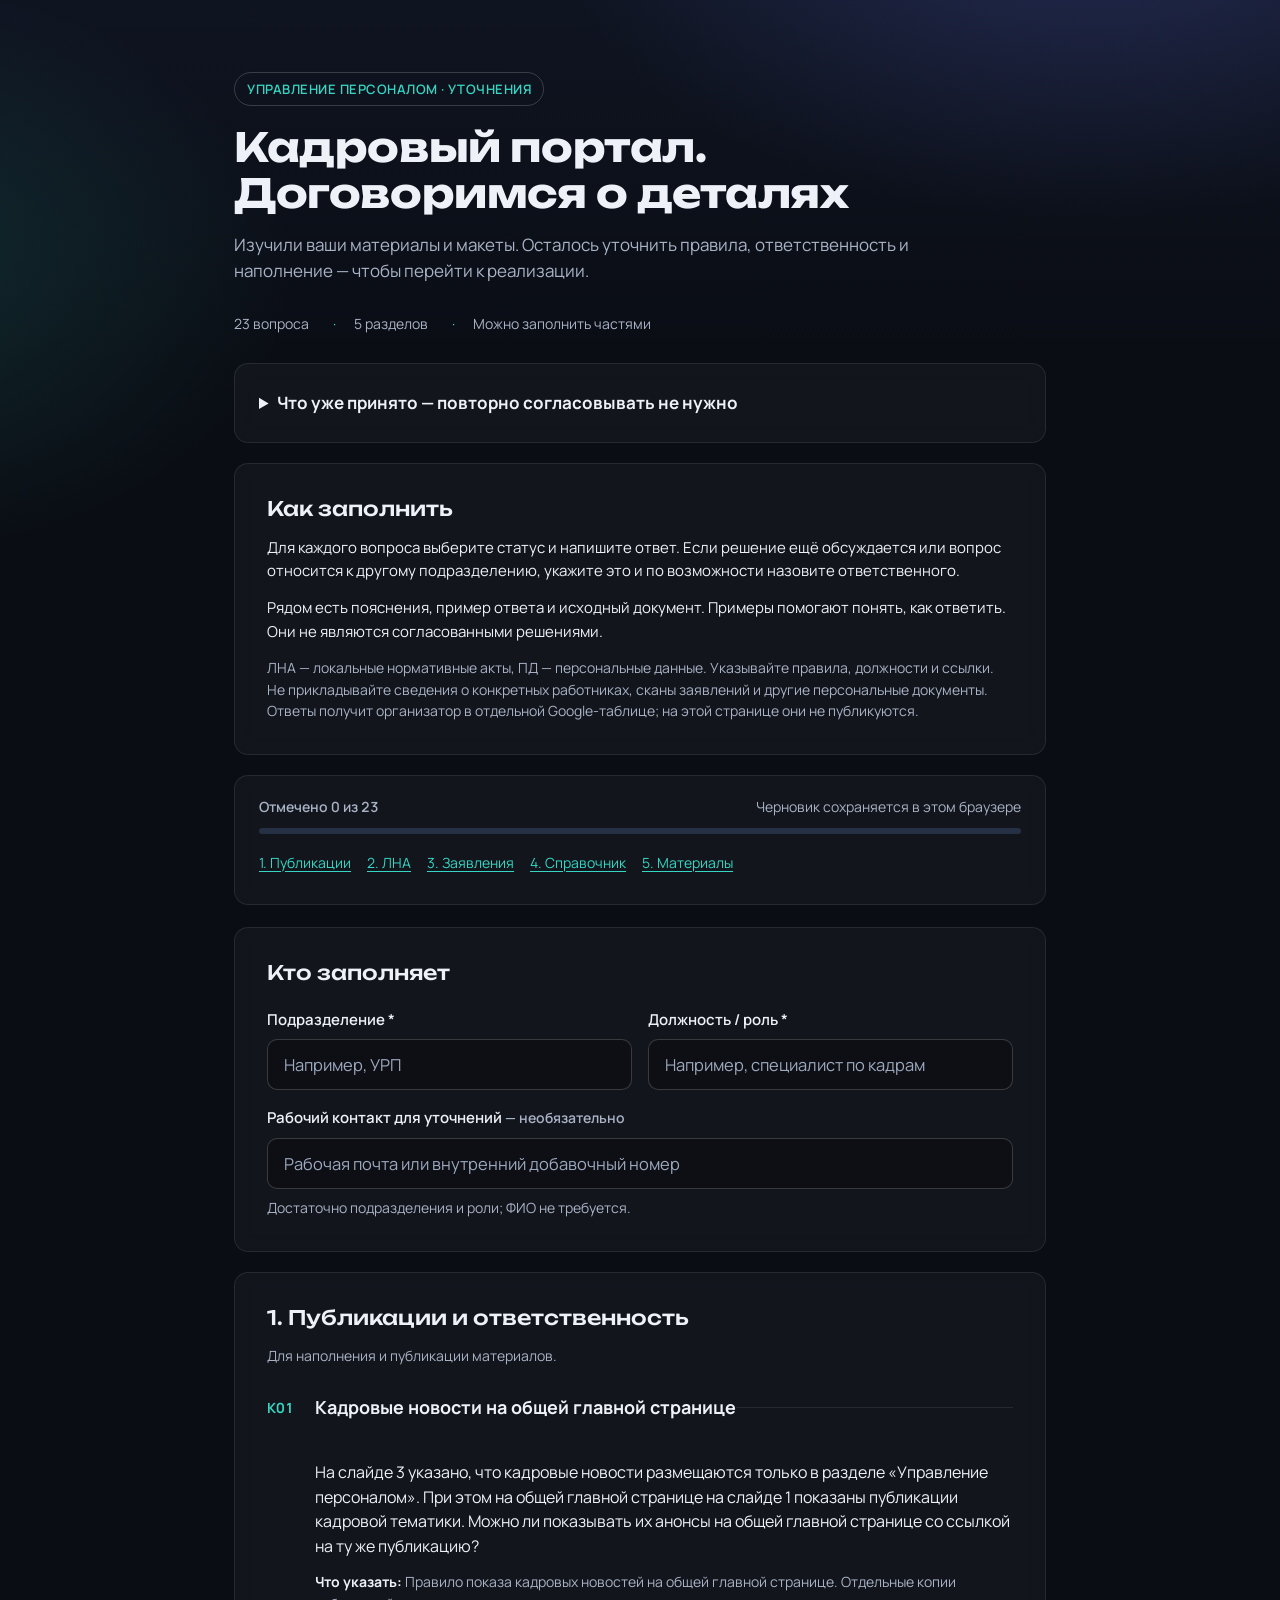
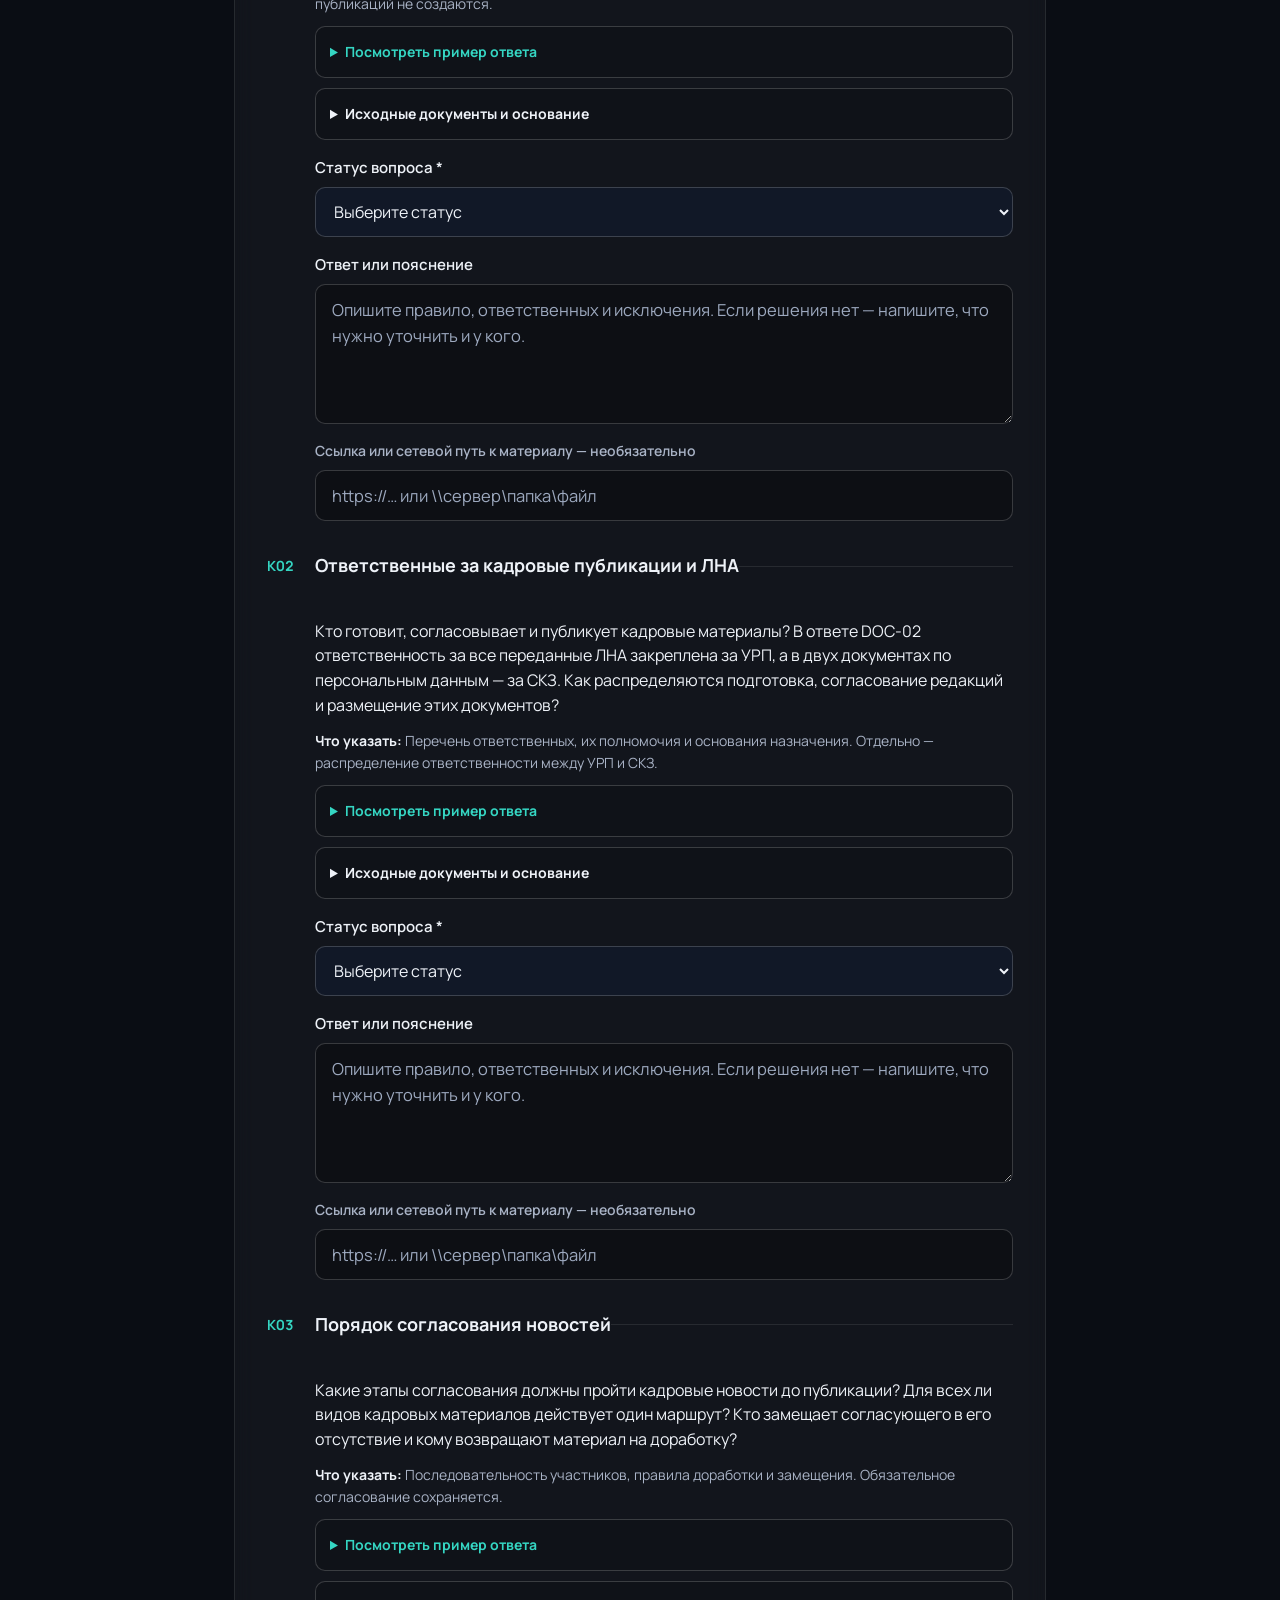
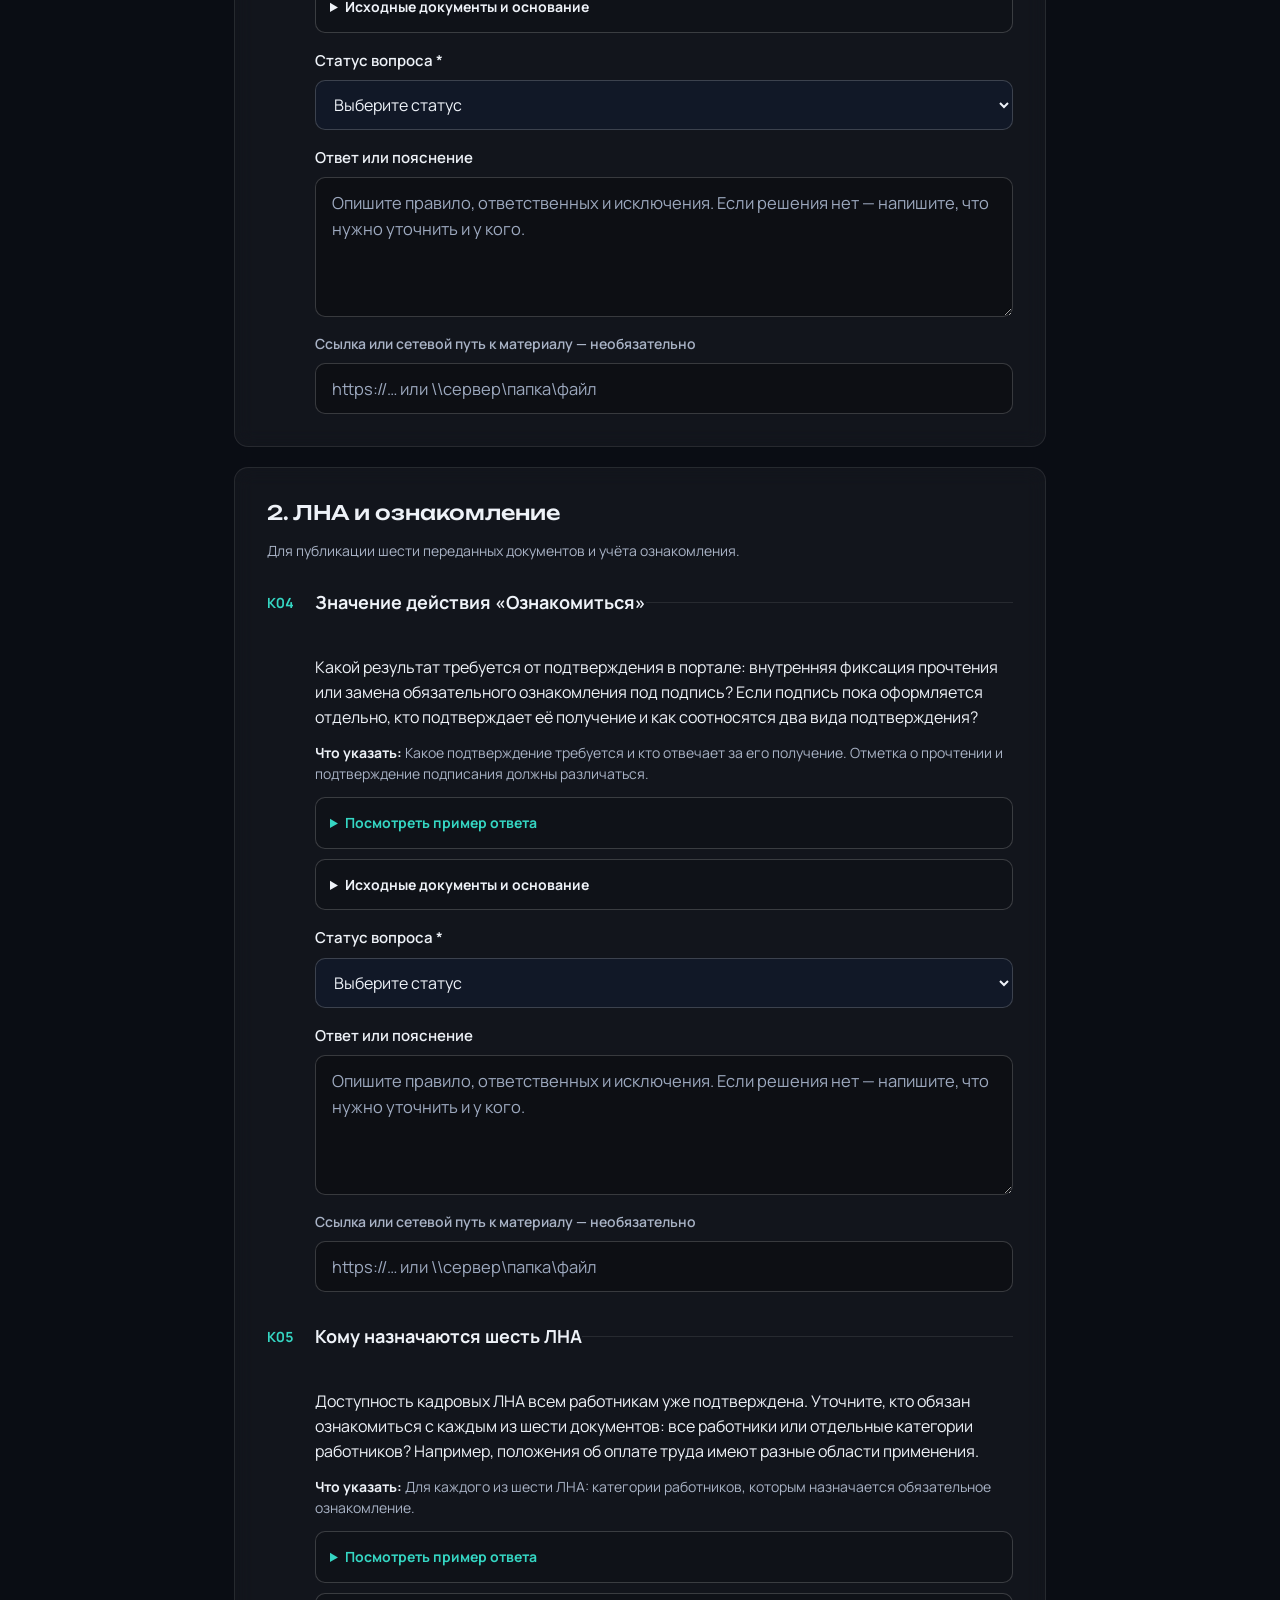
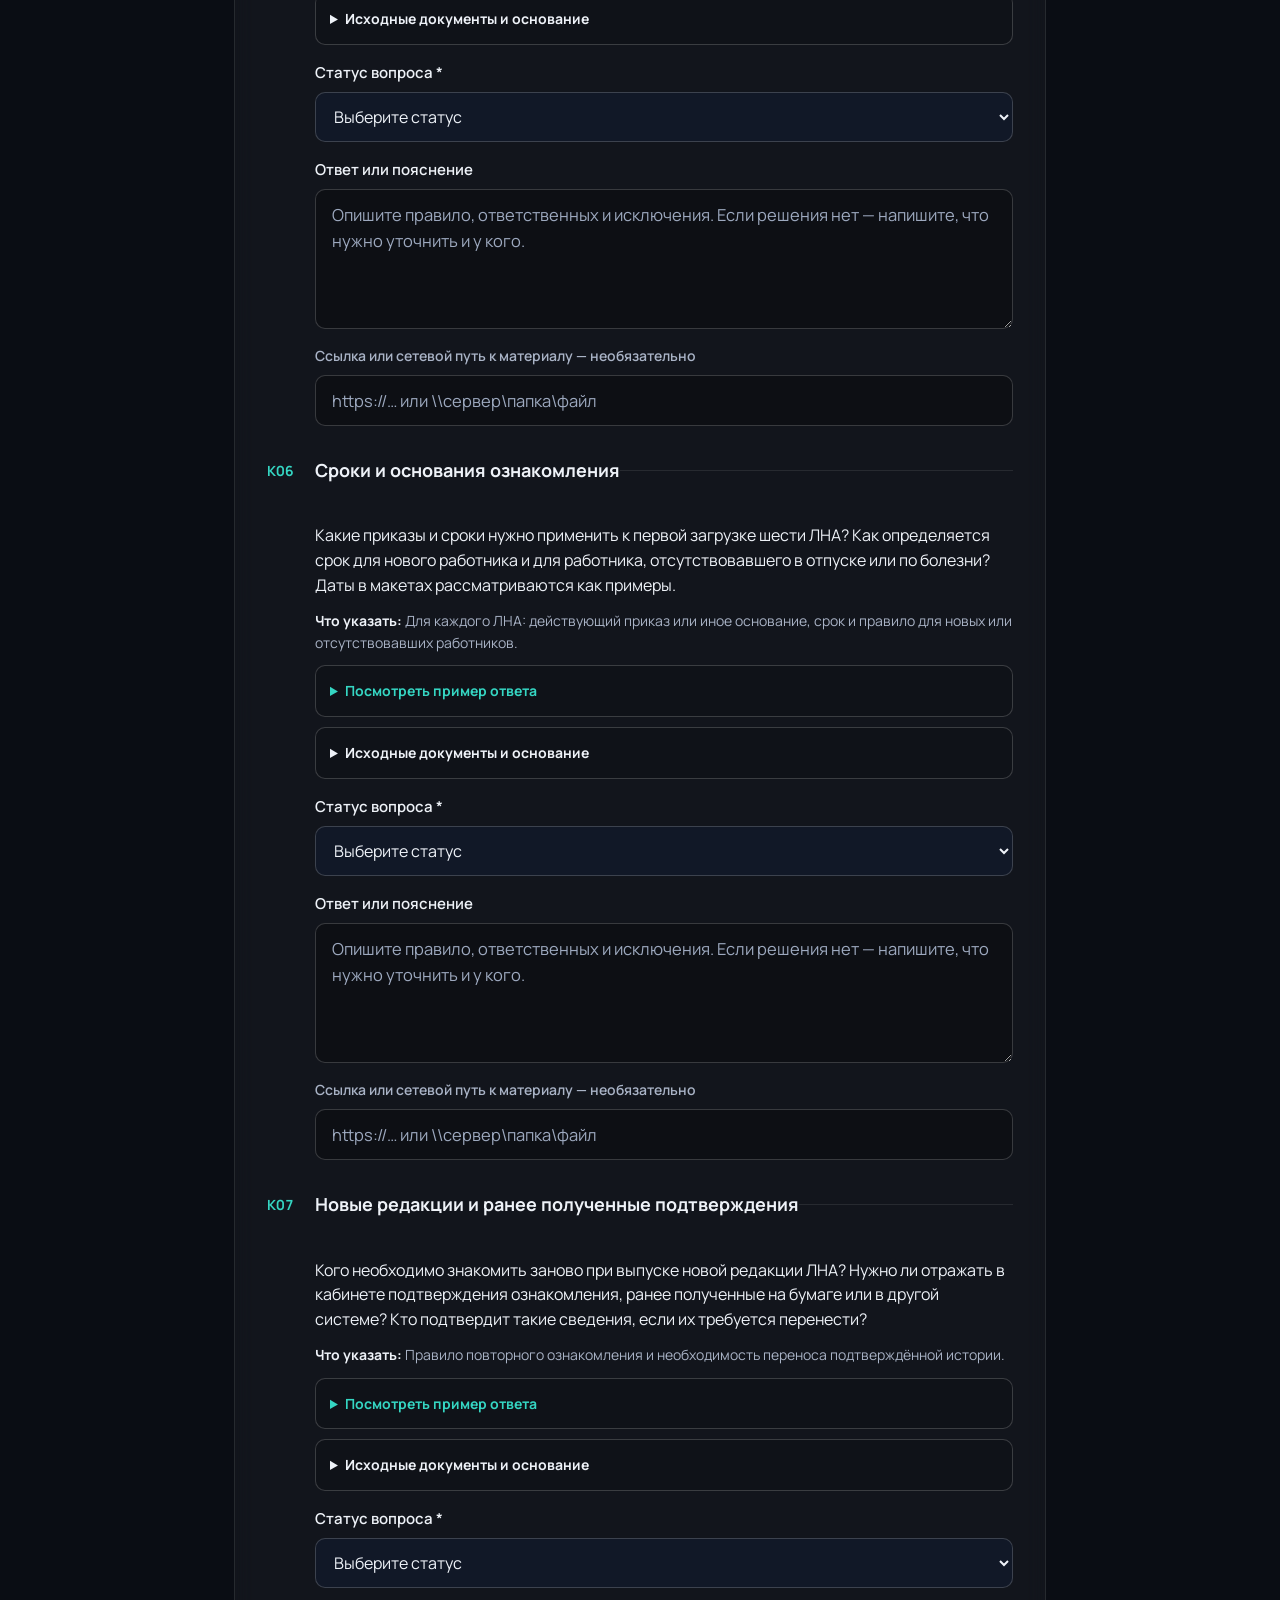
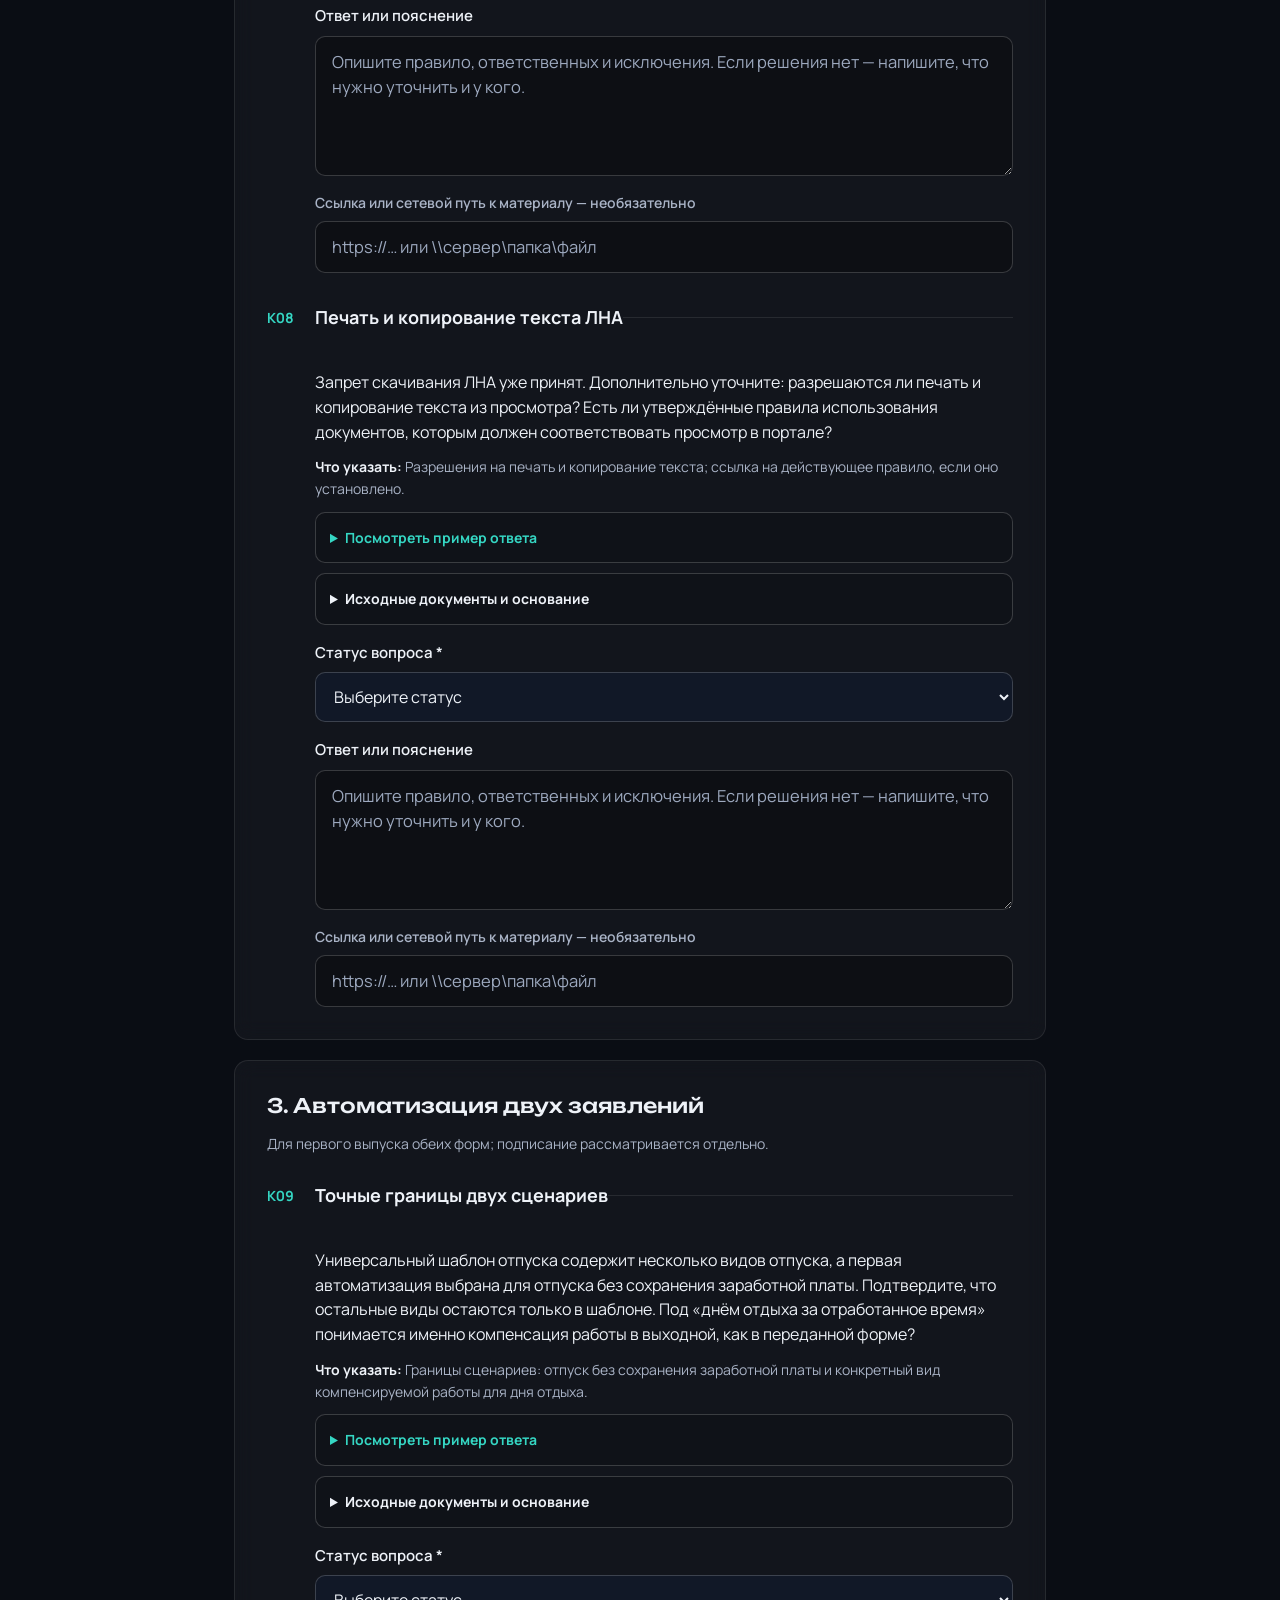
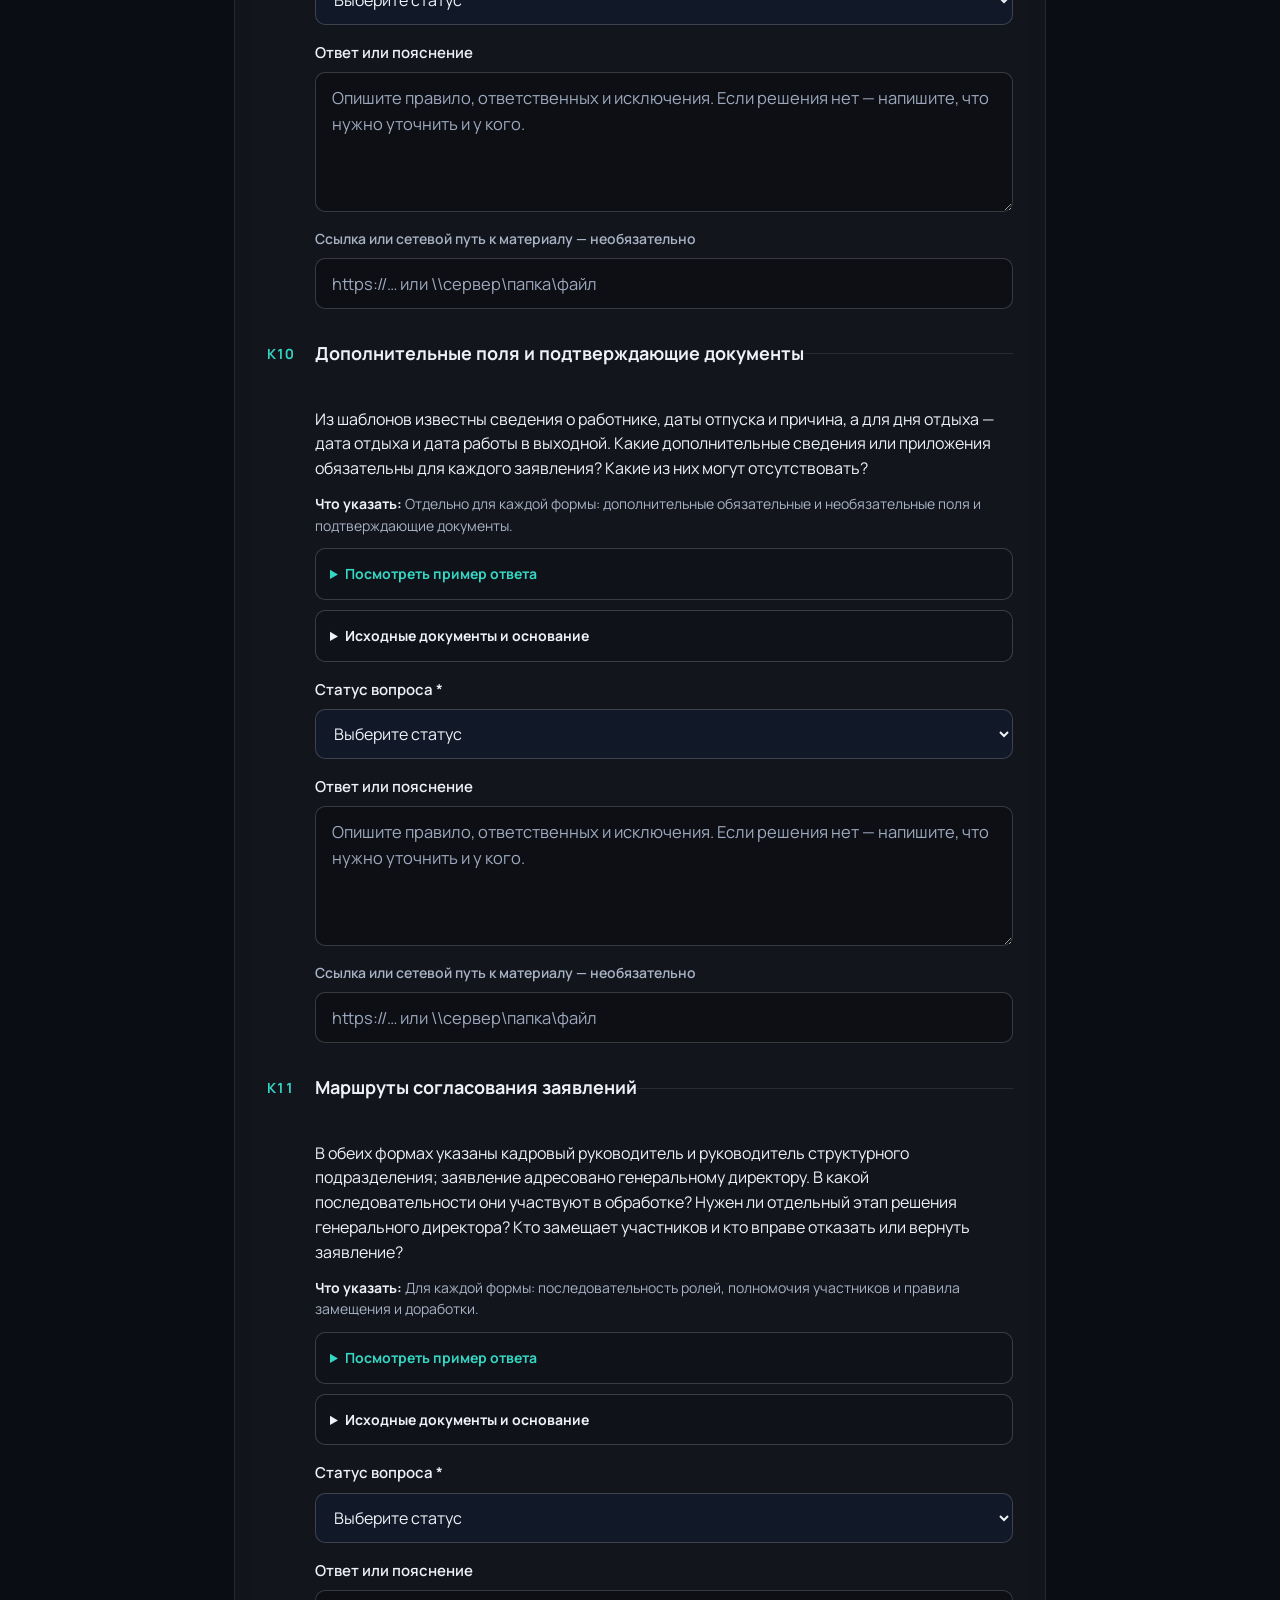
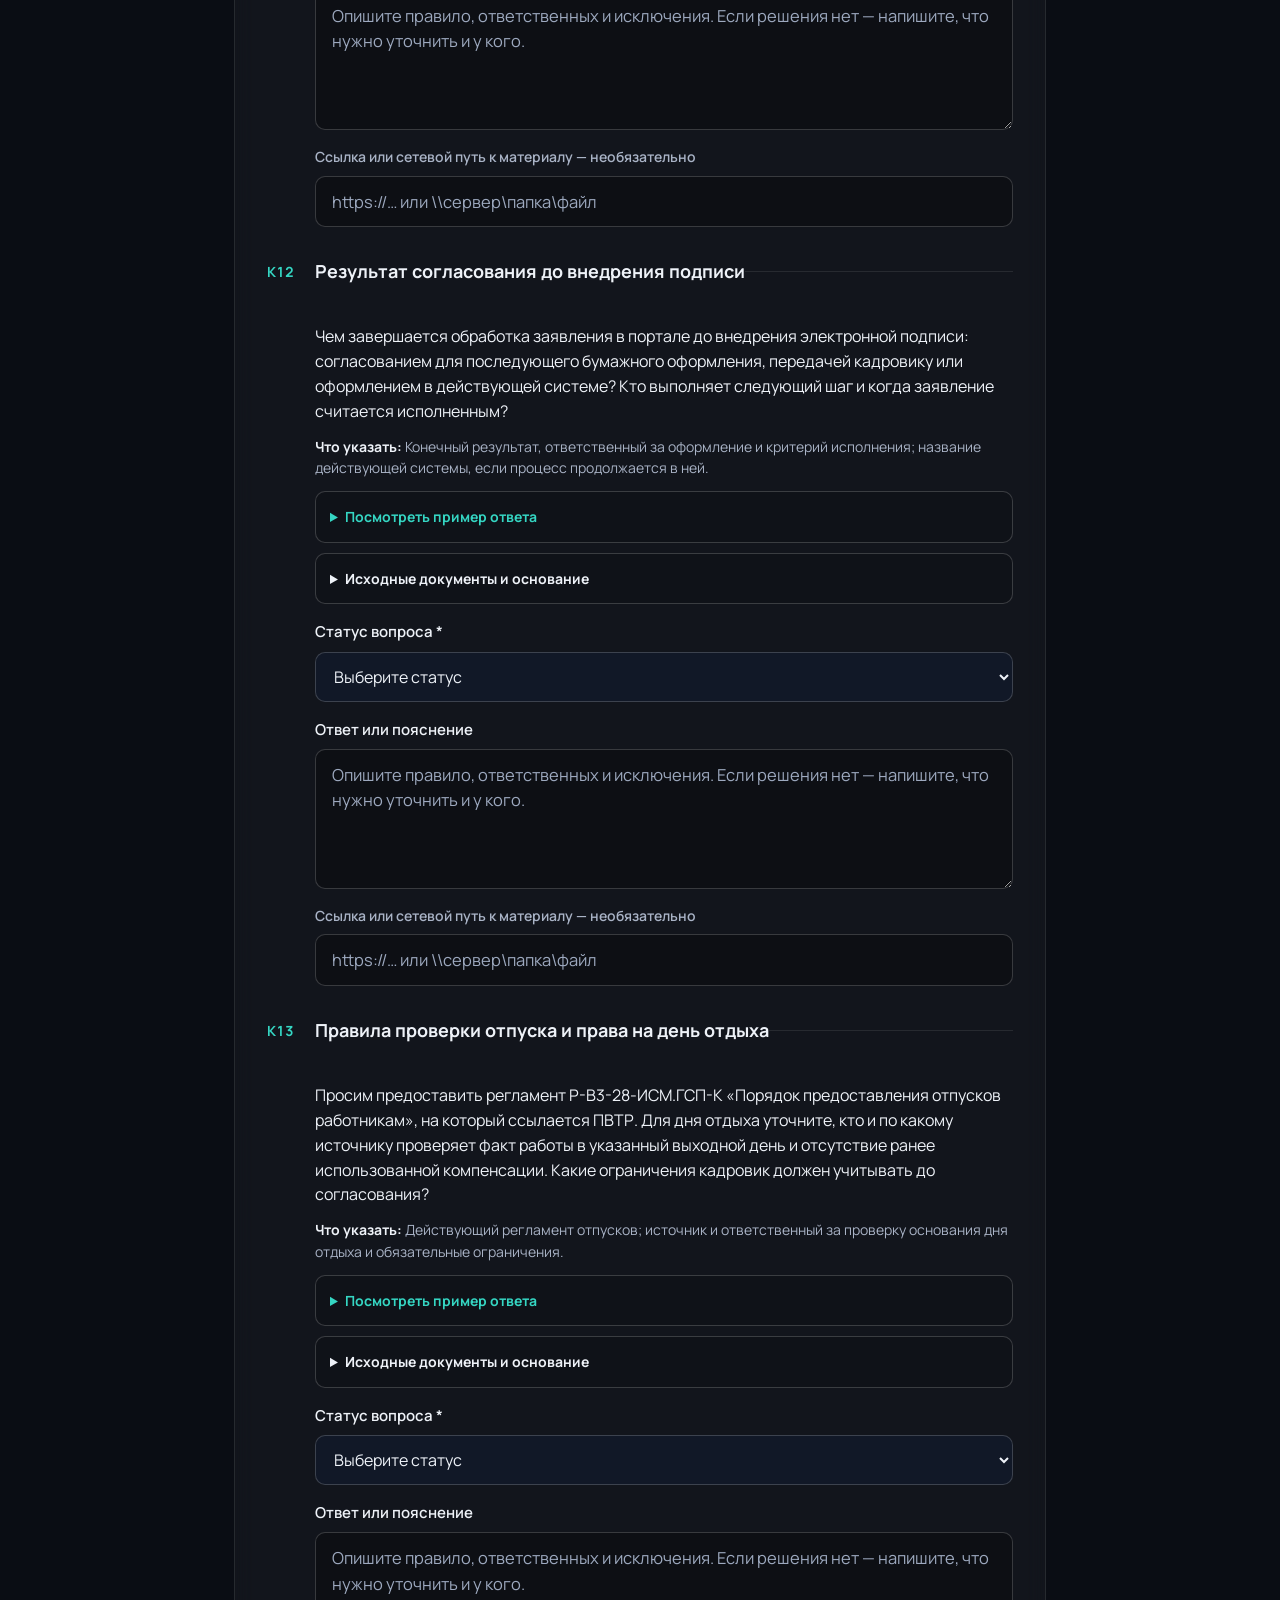
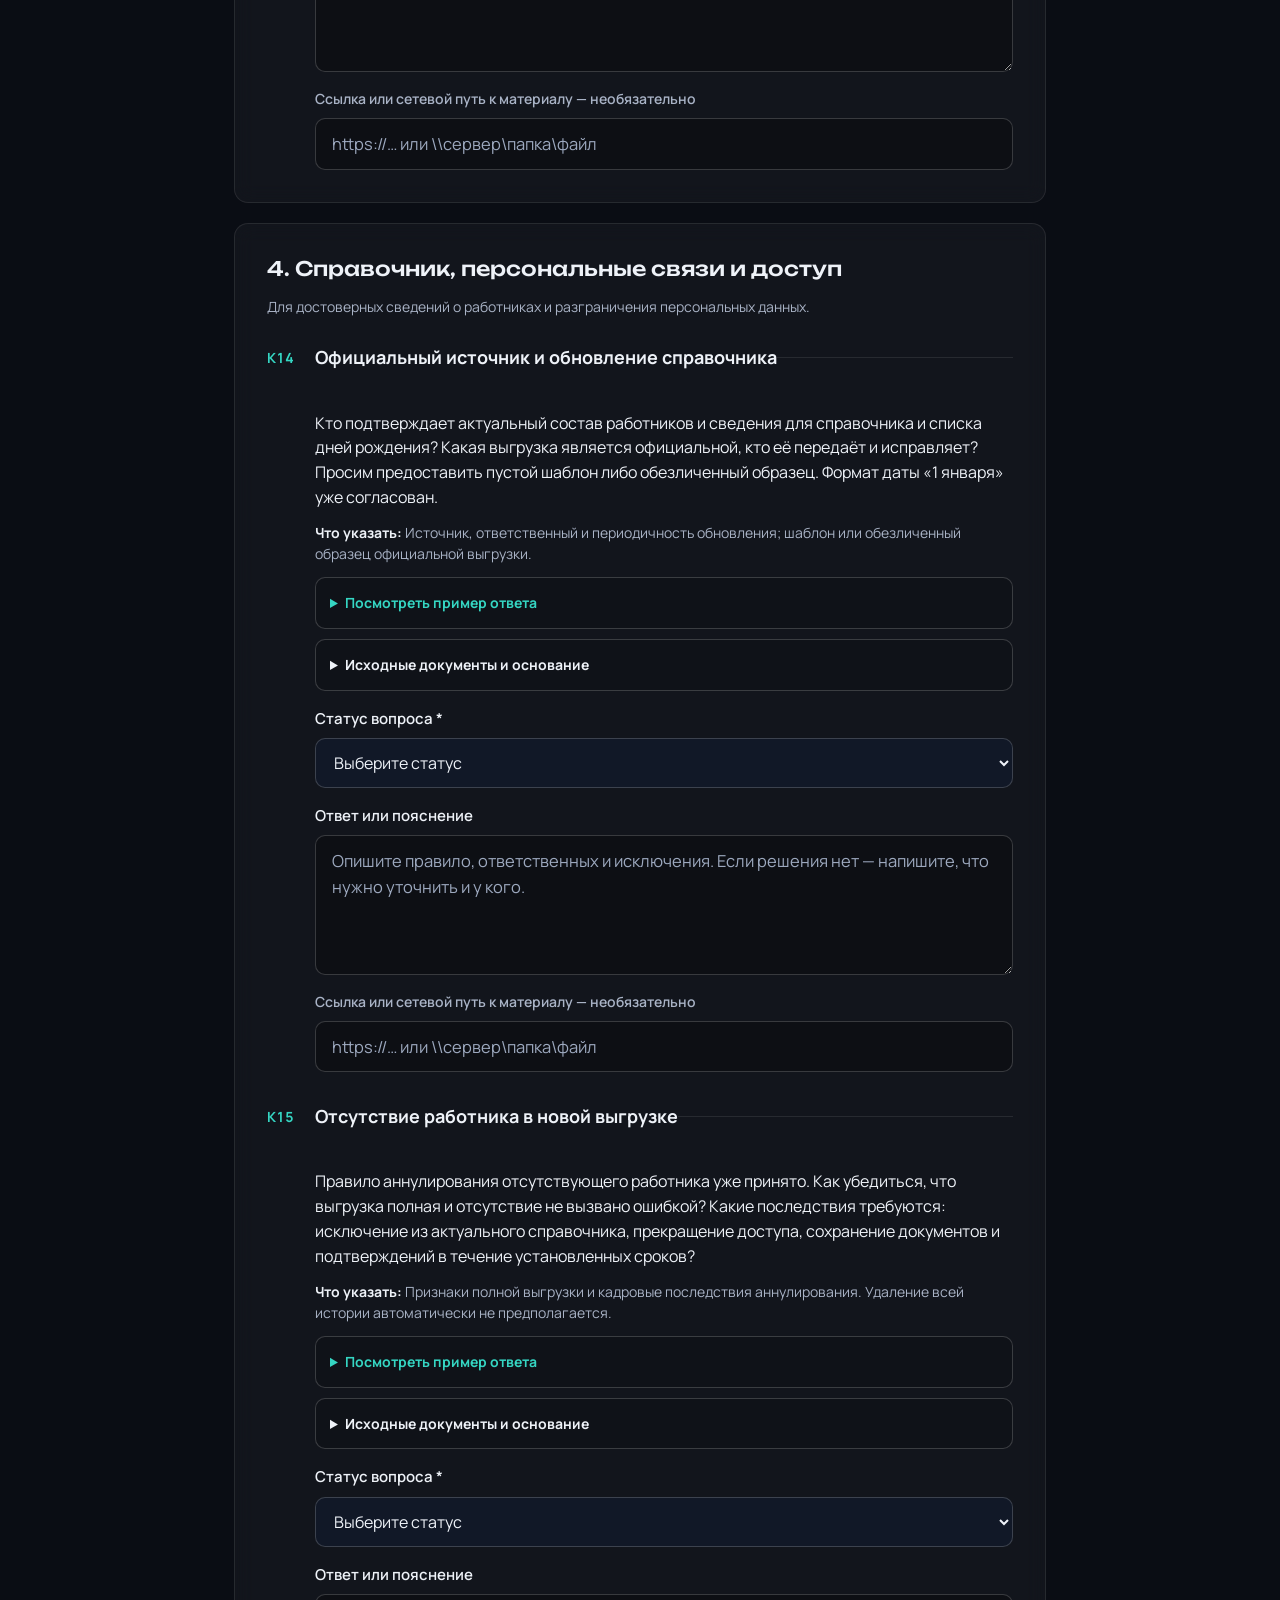
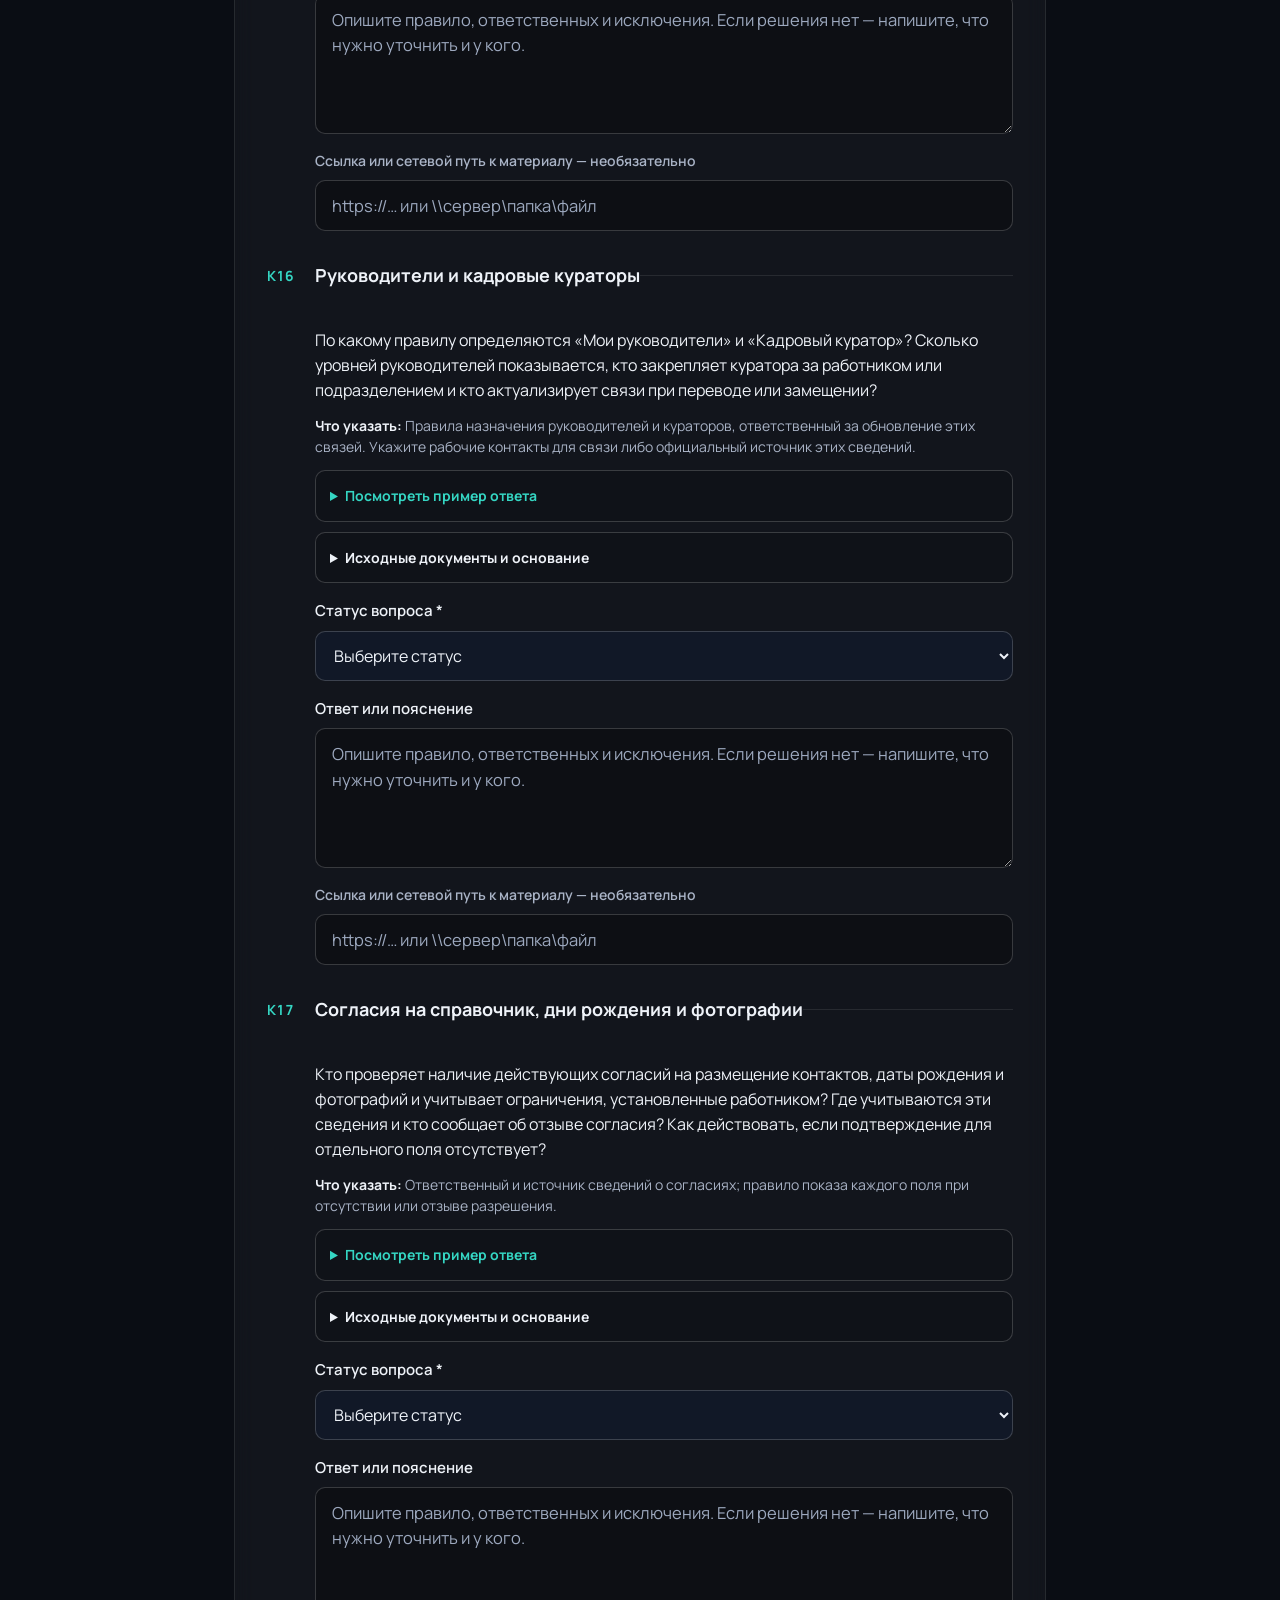
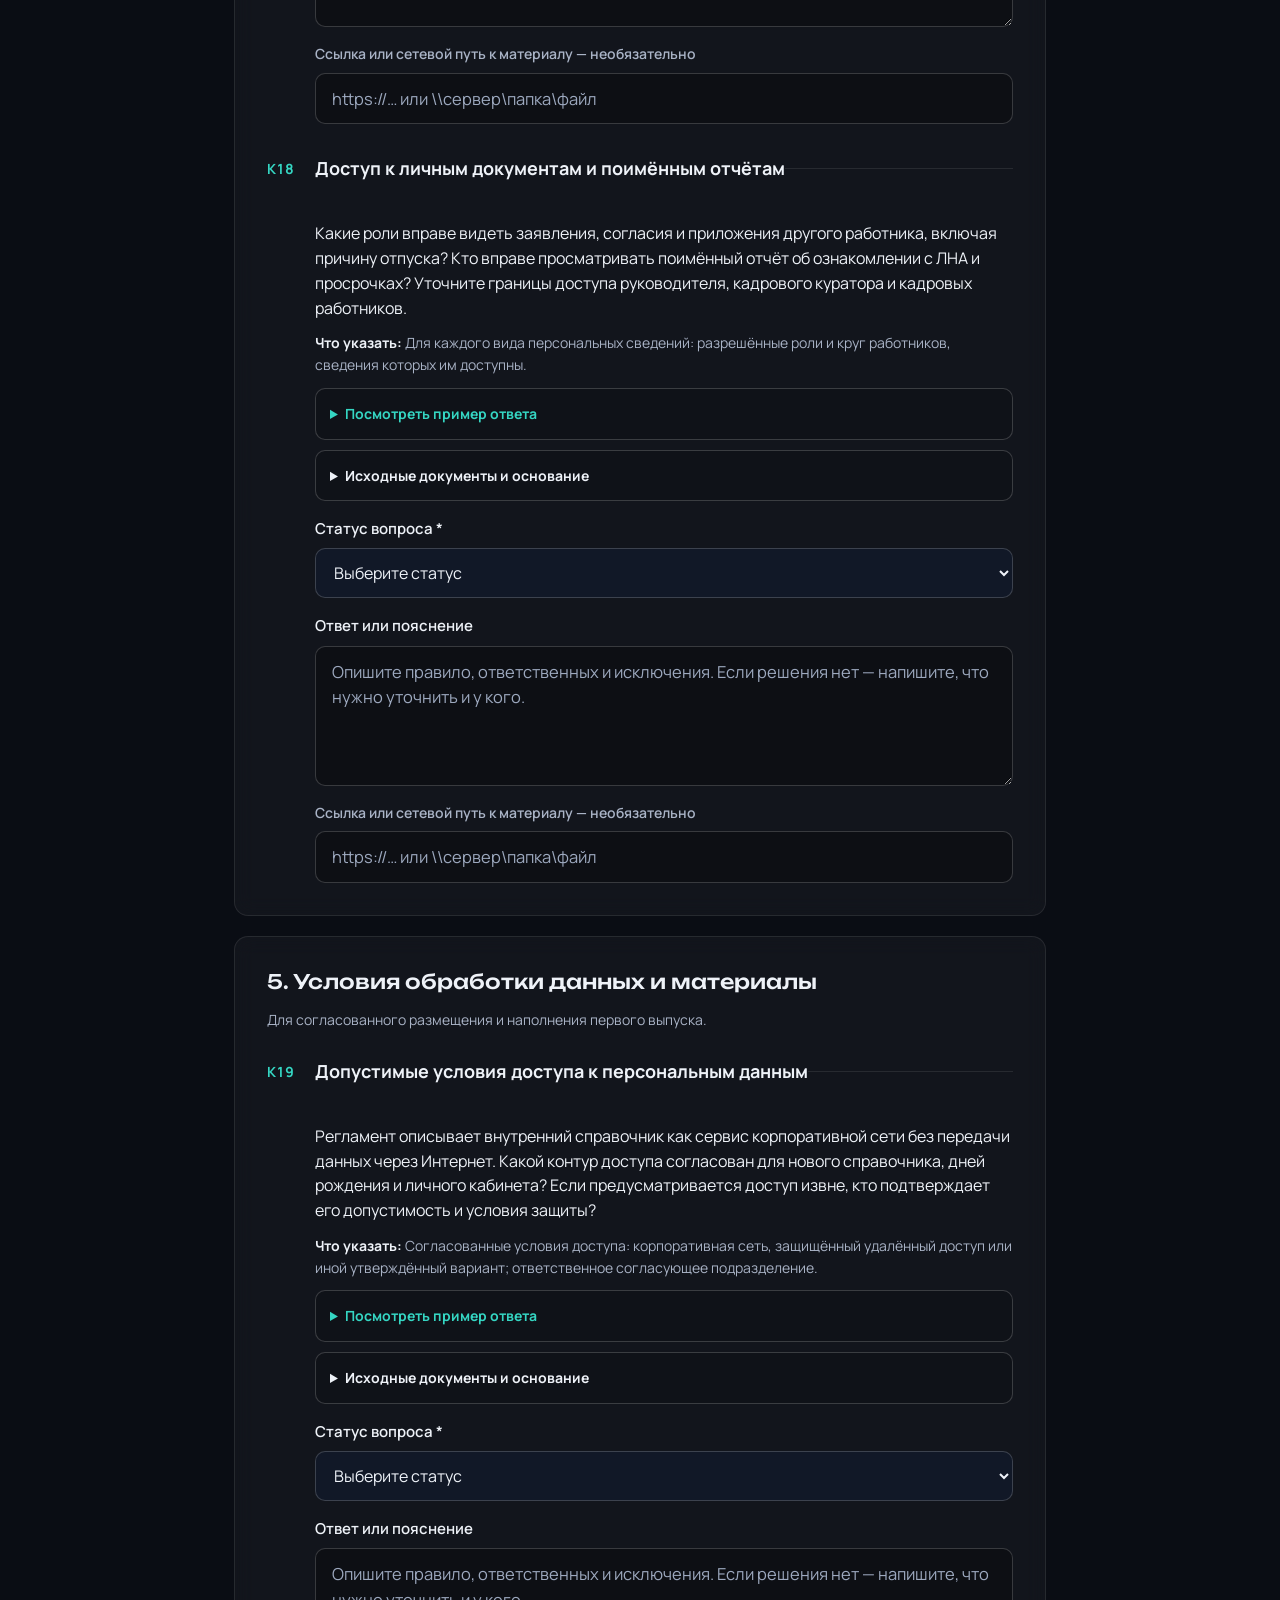
==== index.html @ e854909e "fix: publish standalone URP questionnaire and proofread Russian copy" ====
<!doctype html>
<html lang="ru">
<head>
  <meta charset="utf-8">
  <meta name="viewport" content="width=device-width, initial-scale=1">
  <meta name="description" content="Уточнения кадровой службы для подготовки разделов корпоративного портала.">
  <meta name="robots" content="noindex, nofollow">
  <meta name="referrer" content="no-referrer">
  <title>Кадровый портал — уточнения УРП</title>
  <link rel="icon" href="icon.svg" type="image/svg+xml">
  <link rel="preconnect" href="https://fonts.googleapis.com">
  <link rel="preconnect" href="https://fonts.gstatic.com" crossorigin>
  <link href="https://fonts.googleapis.com/css2?family=Manrope:wght@400;500;600;700&family=Unbounded:wght@500;700&display=swap" rel="stylesheet">
  <link rel="stylesheet" href="styles.css">
  <script defer src="config.js"></script>
  <script defer src="questions.js"></script>
  <script defer src="core.js"></script>
  <script defer src="app.js"></script>
</head>
<body>
  <div class="bg" aria-hidden="true"></div>
  <a class="skip" href="#survey">Перейти к вопросам</a>
  <main class="page">
    <header class="hero">
      <p class="hero-kicker">Управление персоналом · уточнения</p>
      <h1 class="title">Кадровый портал.<br>Договоримся о деталях</h1>
      <p class="sub">Изучили ваши материалы и макеты. Осталось уточнить правила, ответственность и наполнение — чтобы перейти к реализации.</p>
      <div class="hero-meta"><span>23 вопроса</span><span>5 разделов</span><span>Можно заполнить частями</span></div>
    </header>
    <noscript><p class="notice">Для заполнения и сохранения ответов включите JavaScript в браузере.</p></noscript>
    <details class="accepted card">
      <summary>Что уже принято — повторно согласовывать не нужно</summary>
      <ul id="accepted-list"></ul>
    </details>
    <section class="instructions card" aria-labelledby="how-title">
      <h2 id="how-title" class="card-title">Как заполнить</h2>
      <p>Для каждого вопроса выберите статус и напишите ответ. Если решение ещё обсуждается или вопрос относится к другому подразделению, укажите это и по возможности назовите ответственного.</p>
      <p>Рядом есть пояснения, пример ответа и исходный документ. Примеры помогают понять, как ответить. Они не являются согласованными решениями.</p>
      <p class="small">ЛНА — локальные нормативные акты, ПД — персональные данные. Указывайте правила, должности и ссылки. Не прикладывайте сведения о конкретных работниках, сканы заявлений и другие персональные документы. Ответы получит организатор в отдельной Google-таблице; на этой странице они не публикуются.</p>
    </section>
    <div class="progress-card">
      <div class="progress-label"><span class="counter" id="counter">Отмечено 0 из 23</span><span id="draft-state" class="small" role="status">Черновик сохраняется в этом браузере</span></div>
      <progress id="progress" max="23" value="0" aria-label="Заполненные вопросы"></progress>
      <nav id="section-nav" aria-label="Разделы опроса"></nav>
    </div>
    <form id="survey" class="form" novalidate>
      <section class="block respondent" aria-labelledby="respondent-title">
        <h2 id="respondent-title" class="block-title">Кто заполняет</h2>
        <div class="two-col">
          <div><label for="team">Подразделение <span aria-hidden="true">*</span></label><input id="team" name="team" type="text" maxlength="180" required autocomplete="organization" placeholder="Например, УРП"><p class="field-error" id="team-error"></p></div>
          <div><label for="role">Должность / роль <span aria-hidden="true">*</span></label><input id="role" name="role" type="text" maxlength="180" required autocomplete="organization-title" placeholder="Например, специалист по кадрам"><p class="field-error" id="role-error"></p></div>
        </div>
        <label for="contact">Рабочий контакт для уточнений <span class="small">— необязательно</span></label><input id="contact" name="contact" type="text" maxlength="200" placeholder="Рабочая почта или внутренний добавочный номер"><p class="field-error" id="contact-error"></p><p class="small">Достаточно подразделения и роли; ФИО не требуется.</p>
      </section>
      <div id="questions"></div>
      <section class="block" aria-labelledby="comments-title">
        <h2 id="comments-title" class="block-title">Что ещё нужно учесть?</h2>
        <label for="comments">Дополнительные замечания <span class="small">— необязательно</span></label><textarea id="comments" maxlength="5000" placeholder="Если в наших вопросах чего-то не хватает, напишите здесь."></textarea><p class="field-error" id="comments-error"></p>
      </section>
      <div class="trap" aria-hidden="true"><label for="website">Оставьте это поле пустым</label><input id="website" tabindex="-1" autocomplete="off"></div>
      <section class="submit-card">
        <div id="validation-summary" class="panel error" role="alert" tabindex="-1" hidden></div>
        <button id="send" class="btn primary" type="submit">Отправить ответы</button>
        <p class="submit-hint">Выберите статус для каждого вопроса. Если выбрано «Решение известно», напишите ответ. Для остальных статусов пояснение необязательно.</p>
        <div id="send-error" class="panel error" role="alert" tabindex="-1" hidden>
          <h2 class="panel-title">Не удалось подтвердить сохранение</h2><p id="send-error-text"></p>
          <p>Ответы остаются в форме. Повтор с теми же ответами не создаёт дубликат. Если изменить ответы, они сохранятся как новая версия.</p>
          <button id="retry" type="button" class="btn secondary">Повторить отправку</button>
        </div>
        <div class="form-actions"><button id="copy-answers" type="button" class="btn secondary">Скопировать мои ответы</button><button id="clear-draft" type="button" class="btn link">Очистить черновик</button></div>
        <div id="clear-confirm" class="panel" hidden><p>Удалить черновик этого опроса из браузера?</p><div class="actions"><button id="clear-yes" type="button" class="btn secondary">Да, очистить</button><button id="clear-no" type="button" class="btn secondary">Оставить</button></div></div>
        <div id="copy-fallback" class="panel" hidden><label for="copy-text">Выделите и скопируйте текст вручную</label><textarea id="copy-text" readonly></textarea></div>
        <p id="action-status" class="small" role="status"></p>
      </section>
    </form>
    <section id="success" class="card success" aria-labelledby="success-title" tabindex="-1" hidden>
      <p class="hero-kicker">Ответы сохранены</p><h2 id="success-title" class="card-title">Спасибо. Уточнения получены</h2>
      <p>Ответы записаны в таблицу организатора. Они помогут завершить требования и приступить к реализации кадрового портала.</p>
      <p id="receipt" class="small"></p><button id="new-response" type="button" class="btn secondary">Заполнить ещё раз</button>
    </section>
    <footer class="footer"><p>Опрос по материалам УРП · октябрь 2026</p><p>Документы открываются из корпоративной сети. Если ссылка не сработала, скопируйте путь и вставьте его в адресную строку Проводника Windows. На телефоне исходные файлы доступны через корпоративное приложение для файлов, если оно настроено.</p></footer>
  </main>
</body>
</html>
---- styles.css ----
/* Основное оформление (бывший вариант A) — «тёмный технологичный»: глубокий графит, стеклянные карточки,
   один холодный акцент (бирюза → индиго), заголовок Unbounded, текст Manrope. */

:root {
  color-scheme: dark;
  --bg: #0a0d14;
  --bg-2: #0f1421;
  --card: rgba(255, 255, 255, 0.035);
  --card-solid: #131a28;
  --line: rgba(255, 255, 255, 0.09);
  --line-strong: rgba(255, 255, 255, 0.18);
  --ink: #eef2f8;
  --ink-2: #a9b3c6;
  --ink-3: #7c879c;
  --accent: #35d6c3;
  --accent-2: #6b7cff;
  --accent-soft: rgba(53, 214, 195, 0.12);
  --warn: #ff7a6b;
  --warn-soft: rgba(255, 122, 107, 0.12);
  --r: 14px;
  --r-sm: 10px;
  --head: "Unbounded", "Segoe UI", Arial, sans-serif;
  --text: "Manrope", "Segoe UI", Arial, sans-serif;
}

*, *::before, *::after { box-sizing: border-box; }
html { -webkit-text-size-adjust: 100%; }

body {
  margin: 0;
  background: var(--bg);
  color: var(--ink);
  font-family: var(--text);
  font-size: 17px;
  line-height: 1.55;
  -webkit-font-smoothing: antialiased;
}

.bg {
  position: fixed;
  inset: 0;
  z-index: -1;
  background:
    radial-gradient(900px 520px at 85% -10%, rgba(107, 124, 255, 0.22), transparent 60%),
    radial-gradient(700px 480px at -10% 30%, rgba(53, 214, 195, 0.14), transparent 60%),
    linear-gradient(180deg, var(--bg-2), var(--bg) 40%);
}

.visually-hidden { position: absolute; width: 1px; height: 1px; margin: -1px; padding: 0; overflow: hidden; clip: rect(0 0 0 0); white-space: nowrap; border: 0; }
.skip { position: absolute; left: 16px; top: -48px; padding: 8px 12px; background: var(--accent); color: #0a0d14; border-radius: 8px; z-index: 10; }
.skip:focus { top: 16px; }

.page { max-width: 860px; margin: 0 auto; padding: 72px 24px 96px; }

/* шапка */
.hero { margin: 0 0 28px; }
.hero-kicker {
  display: inline-block;
  margin: 0 0 18px;
  padding: 6px 12px;
  border: 1px solid var(--line-strong);
  border-radius: 999px;
  color: var(--accent);
  font-size: 13px;
  font-weight: 600;
  letter-spacing: 0.04em;
  text-transform: uppercase;
}
.title {
  margin: 0 0 16px;
  font-family: var(--head);
  font-weight: 700;
  font-size: 40px;
  line-height: 1.15;
  letter-spacing: -0.01em;
  max-width: 760px;
}
.sub { margin: 0 0 28px; max-width: 560px; color: var(--ink-2); font-size: 17px; }

.progress-card {
  display: grid;
  gap: 10px;
  padding: 16px 20px;
  border: 1px solid var(--line);
  border-radius: var(--r);
  background: var(--card);
  backdrop-filter: blur(10px);
}
.counter { font-size: 14px; font-weight: 600; color: var(--ink-2); font-variant-numeric: tabular-nums; }
.progress-track { height: 6px; border-radius: 999px; background: rgba(255, 255, 255, 0.08); overflow: hidden; }
.progress-track i { display: block; height: 100%; width: 0; border-radius: 999px; background: linear-gradient(90deg, var(--accent), var(--accent-2)); transition: width 240ms ease; }

.notice { margin: 0 0 20px; padding: 14px 18px; border: 1px solid var(--line-strong); border-radius: var(--r-sm); background: var(--accent-soft); font-size: 15px; }

.draft-bar {
  display: flex;
  flex-wrap: wrap;
  align-items: center;
  justify-content: space-between;
  gap: 8px 16px;
  margin: 0 0 20px;
  padding: 12px 18px;
  border: 1px solid var(--line-strong);
  border-radius: var(--r-sm);
  background: var(--card);
  color: var(--ink-2);
  font-size: 15px;
}
.btn.link {
  min-height: 0;
  padding: 4px 0;
  border: 0;
  background: none;
  color: var(--accent);
  font-size: 15px;
  font-weight: 700;
  text-decoration: underline;
  text-underline-offset: 3px;
}
.btn.link:hover { color: var(--ink); }

/* карточки */
.form { margin: 0; }
.block, .card, .submit-card {
  margin: 0 0 20px;
  padding: 32px;
  border: 1px solid var(--line);
  border-radius: var(--r);
  background: var(--card);
  backdrop-filter: blur(10px);
}
.block-title, .card-title {
  margin: 0 0 24px;
  font-family: var(--head);
  font-weight: 500;
  font-size: 20px;
  line-height: 1.3;
}

.q { margin: 0 0 30px; padding: 0; border: 0; min-width: 0; }
.q:last-of-type { margin-bottom: 0; }
.q-label { display: grid; grid-template-columns: 34px minmax(0, 1fr); margin: 0 0 12px; padding: 0; font-size: 17px; font-weight: 700; line-height: 1.4; }
.q-num { color: var(--accent); font-weight: 700; font-variant-numeric: tabular-nums; }
.q-required .q-num::after { content: "*"; margin-left: 1px; }
.q-hint { margin: -4px 0 12px 34px; color: var(--ink-3); font-size: 14.5px; }
.q-body { margin-left: 34px; }
.q-error { margin: 8px 0 0 34px; color: var(--warn); font-size: 14.5px; font-weight: 600; }
.q-error:empty { display: none; }
.q.invalid .q-body > input[type="text"], .q.invalid .q-body > textarea { border-color: var(--warn); }

input[type="text"], textarea {
  display: block; width: 100%; min-height: 50px; padding: 12px 16px;
  border: 1px solid var(--line-strong); border-radius: var(--r-sm);
  background: rgba(0, 0, 0, 0.25); color: var(--ink); font: inherit; font-size: 16.5px;
}
textarea { min-height: 120px; resize: vertical; }
input::placeholder, textarea::placeholder { color: var(--ink-3); }
input[type="text"]:focus, textarea:focus { outline: none; border-color: var(--accent); box-shadow: 0 0 0 3px var(--accent-soft); }
button:focus-visible, a:focus-visible { outline: 2px solid var(--accent); outline-offset: 2px; }

/* варианты */
.opts { display: grid; grid-template-columns: repeat(2, minmax(0, 1fr)); gap: 10px; }
.opts.single-col { grid-template-columns: minmax(0, 1fr); }
.opt {
  position: relative; display: flex; align-items: flex-start; gap: 12px; min-width: 0; min-height: 50px;
  padding: 13px 16px 13px 48px; border: 1px solid var(--line-strong); border-radius: var(--r-sm);
  background: rgba(0, 0, 0, 0.2); cursor: pointer; transition: border-color 120ms, background-color 120ms;
}
.opt:hover { border-color: var(--accent); }
.opt > input[type="radio"], .opt > input[type="checkbox"] { position: absolute; left: 0; top: 0; width: 100%; height: 100%; margin: 0; opacity: 0; cursor: pointer; }
.opt > span { min-width: 0; line-height: 1.45; }
.opt::before { content: ""; position: absolute; left: 15px; top: 15px; width: 20px; height: 20px; border: 1.5px solid var(--line-strong); background: transparent; }
.opt:has(> input[type="radio"])::before { border-radius: 50%; }
.opt:has(> input[type="checkbox"])::before { border-radius: 5px; }
.opt:has(> input[type="radio"])::after { content: ""; position: absolute; left: 21px; top: 21px; width: 8px; height: 8px; border-radius: 50%; background: var(--accent); transform: scale(0); transition: transform 120ms; }
.opt:has(> input[type="checkbox"])::after { content: ""; position: absolute; left: 22px; top: 18px; width: 6px; height: 11px; border: solid #0a0d14; border-width: 0 2px 2px 0; transform: rotate(45deg) scale(0); transition: transform 120ms; }
.opt:has(> input:checked) { border-color: var(--accent); background: var(--accent-soft); }
.opt:has(> input[type="radio"]:checked)::before { border-color: var(--accent); }
.opt:has(> input[type="radio"]:checked)::after { transform: scale(1); }
.opt:has(> input[type="checkbox"]:checked)::before { border-color: var(--accent); background: var(--accent); }
.opt:has(> input[type="checkbox"]:checked)::after { transform: rotate(45deg) scale(1); }
.opt:has(> input:focus-visible) { outline: 2px solid var(--accent); outline-offset: 2px; }
.opt.other { grid-column: 1 / -1; flex-wrap: wrap; }
.opt.other .other-input { position: relative; z-index: 1; display: block; opacity: 1; flex: 1 1 100%; margin: 10px 0 2px; width: 100%; min-height: 44px; padding: 9px 12px; font-size: 15.5px; }
.opt.other .other-input[hidden] { display: none; }

/* список задач */
.list { display: grid; gap: 10px; }
.list-row { display: grid; grid-template-columns: 34px minmax(0, 1fr); align-items: center; gap: 0; }
.list-num { color: var(--accent); font-weight: 700; font-variant-numeric: tabular-nums; }

/* матрица */
.matrix { display: grid; gap: 0; border-top: 1px solid var(--line); }
.matrix-row { display: grid; grid-template-columns: minmax(0, 1fr) 372px; gap: 20px; align-items: center; padding: 18px 0; border-bottom: 1px solid var(--line); }
.row-label { font-size: 16.5px; font-weight: 700; line-height: 1.35; }
.row-desc { display: block; margin-top: 4px; color: var(--ink-3); font-size: 14px; font-weight: 400; line-height: 1.45; }
.cells { display: grid; grid-template-columns: repeat(3, 1fr); gap: 4px; padding: 4px; border-radius: 999px; background: rgba(255, 255, 255, 0.06); }
.cell { position: relative; display: flex; align-items: center; justify-content: center; min-height: 38px; padding: 6px 10px; border-radius: 999px; color: var(--ink-2); font-size: 13.5px; font-weight: 600; text-align: center; cursor: pointer; transition: background-color 120ms, color 120ms; }
.cell input { position: absolute; inset: 0; width: 100%; height: 100%; margin: 0; opacity: 0; cursor: pointer; }
.cell:hover { color: var(--ink); }
.cell:has(input:checked) { background: linear-gradient(135deg, var(--accent), var(--accent-2)); color: #0a0d14; }
.cell:has(input:focus-visible) { outline: 2px solid var(--accent); outline-offset: 1px; }

/* отправка */
.btn { display: inline-block; min-height: 52px; padding: 13px 28px; border: 1px solid transparent; border-radius: var(--r-sm); font: inherit; font-size: 16.5px; font-weight: 700; cursor: pointer; }
.btn.primary { width: 100%; background: linear-gradient(135deg, var(--accent), var(--accent-2)); color: #0a0d14; }
.btn.primary:hover { filter: brightness(1.08); }
.btn.primary:disabled { opacity: 0.6; cursor: progress; }
.btn.secondary { background: transparent; border-color: var(--line-strong); color: var(--ink); }
.btn.secondary:hover { border-color: var(--accent); }
.submit-hint { margin: 12px 0 0; color: var(--ink-3); font-size: 14px; text-align: center; }

.panel { margin: 18px 0 0; padding: 16px 18px; border: 1px solid var(--line-strong); border-radius: var(--r-sm); background: var(--card-solid); }
.panel p { margin: 0 0 10px; } .panel p:last-child { margin: 0; }
.panel-title { margin: 0 0 6px; font-size: 17px; font-weight: 700; }
.panel.error { border-color: var(--warn); background: var(--warn-soft); }
.panel .actions { display: flex; flex-wrap: wrap; gap: 10px; margin-top: 12px; }
.panel .manual-copy { margin-top: 12px; } .panel .manual-copy textarea { font-size: 14px; }
.card.success { border-color: var(--accent); } .card.success p { margin: 0; color: var(--ink-2); }
.form.sending fieldset.q { opacity: 0.6; }

@media (max-width: 900px) { .matrix-row { grid-template-columns: minmax(0, 1fr); gap: 12px; } }
@media (max-width: 680px) {
  .page { padding: 40px 14px 64px; }
  .title { font-size: 28px; }
  .block, .card, .submit-card { padding: 22px 16px; }
  .q-body, .q-hint, .q-error { margin-left: 0; }
  .opts { grid-template-columns: minmax(0, 1fr); }
}
@media (max-width: 400px) { .cells { grid-template-columns: minmax(0, 1fr); border-radius: 12px; } .cell { border-radius: 8px; } }
@media (prefers-reduced-motion: reduce) { * { transition: none !important; } }

/* Дополнения отдельного опроса УРП. */
[hidden] { display: none !important; }
html { scroll-padding-top: 24px; }
a { color: var(--accent); text-underline-offset: 3px; }
.hero-meta { display: flex; flex-wrap: wrap; gap: 10px 24px; color: var(--ink-2); font-size: 14px; }
.hero-meta span + span::before { content: '·'; margin-right: 18px; color: var(--accent); }
.hero .sub { max-width: 690px; }
.small, .footer, .guidance, .section-description { color: var(--ink-2); font-size: 14px; }
.card p { margin: 0 0 14px; }
.card p:last-child { margin-bottom: 0; }
.accepted { padding: 20px 24px; }
summary { cursor: pointer; font-weight: 700; padding: 6px 0; }
summary:focus-visible, select:focus-visible { outline: 2px solid var(--accent); outline-offset: 3px; }
.accepted ul { padding-left: 22px; margin-bottom: 0; color: var(--ink-2); font-size: 15px; }
.accepted li + li { margin-top: 12px; }
.instructions .card-title { margin-bottom: 14px; }
.instructions p { font-size: 15px; }
.instructions .small { font-size: 14px; }
.progress-card { margin-bottom: 22px; padding: 20px 24px; }
.progress-label { display: flex; gap: 12px; flex-wrap: wrap; justify-content: space-between; }
progress { width: 100%; height: 6px; appearance: none; border: 0; border-radius: 20px; overflow: hidden; background: #263044; color: var(--accent); }
progress::-webkit-progress-bar { background: #263044; }
progress::-webkit-progress-value { background: linear-gradient(90deg,var(--accent),var(--accent-2)); }
progress::-moz-progress-bar { background: var(--accent); }
#section-nav { display: flex; flex-wrap: wrap; gap: 2px 16px; }
#section-nav a { padding: 8px 0; min-height: 40px; font-size: 14px; }
.storage-warning { color: var(--warn); }
.two-col { display: grid; grid-template-columns: repeat(2,minmax(0,1fr)); gap: 16px; }
label { display: block; margin: 16px 0 8px; font-size: 15px; font-weight: 600; }
.respondent .block-title { margin-bottom: 6px; }
.respondent p { margin: 8px 0 0; }
.field-error { color: var(--warn); font-size: 14px; margin: 8px 0 0; }
.field-error:empty { display: none; }
[aria-invalid="true"] { border-color: var(--warn) !important; }
.section-description { margin: -10px 0 28px; }
.q { padding-top: 28px; margin-bottom: 32px; border-top: 1px solid var(--line); }
.q-label { grid-template-columns: 48px minmax(0,1fr); font-size: 18px; }
.q-body { margin-left: 48px; }
.q-num { font-size: 14px; padding-top: 3px; }
.question-text { margin: 0 0 12px; font-size: 16px; }
.guidance { margin: 0 0 12px; }
.guidance strong { color: var(--ink); }
.example, .sources { margin: 0 0 10px; border: 1px solid var(--line-strong); border-radius: 10px; padding: 8px 14px; background: rgba(0,0,0,.12); font-size: 14px; }
.example summary { color: var(--accent); }
.example p, .sources p { margin: 12px 0 8px; color: var(--ink-2); }
.source-row { display: flex; align-items: center; gap: 8px 16px; justify-content: space-between; padding: 9px 0; border-top: 1px solid var(--line); }
.source-link { overflow-wrap: anywhere; }
.source-copy { flex-shrink: 0; min-height: 44px; padding: 6px 10px; border: 1px solid var(--line-strong); border-radius: 6px; font: inherit; color: var(--ink); background: var(--card-solid); cursor: pointer; }
.source-copy:hover { border-color: var(--accent); }
select { display: block; width: 100%; min-height: 50px; padding: 10px 14px; color: var(--ink); font: inherit; font-size: 16px; background: #111827; border: 1px solid var(--line-strong); border-radius: var(--r-sm); }
.q textarea { min-height: 140px; }
.optional-label { font-size: 14px; color: var(--ink-2); }
.form-actions { display: flex; gap: 12px 20px; justify-content: space-between; align-items: center; flex-wrap: wrap; margin-top: 22px; }
.submit-hint { color: var(--ink-2); }
.submit-card > .panel.error { margin-bottom: 18px; }
#send-error .btn { margin-top: 12px; }
.success .btn { margin-top: 24px; }
.success #receipt { margin-top: 16px; overflow-wrap: anywhere; }
.footer { margin-top: 24px; line-height: 1.65; }
.footer p:first-child { color: var(--ink); font-weight: 600; }
.trap { position: absolute; left: -9999px; }
input::placeholder, textarea::placeholder { color: #9da9bf; }
input,textarea { max-width: 100%; }
.btn.link { min-height: 44px; }
@media (max-width: 680px) {
  .two-col { grid-template-columns: minmax(0,1fr); gap: 0; }
  .title { font-size: clamp(23px,6.7vw,28px); }
  .hero-meta { gap: 6px 14px; }
  .hero-meta span + span::before { margin-right: 10px; }
  .q-body { margin-left: 0; }
  .q-label { font-size: 17px; grid-template-columns: 40px minmax(0,1fr); }
  .progress-card { padding: 18px 16px; }
  .block-title { font-size: 18px; }
  .source-row { flex-wrap: wrap; }
  .source-copy { padding-left: 12px; padding-right: 12px; }
  .form-actions .btn.secondary { width: 100%; }
}
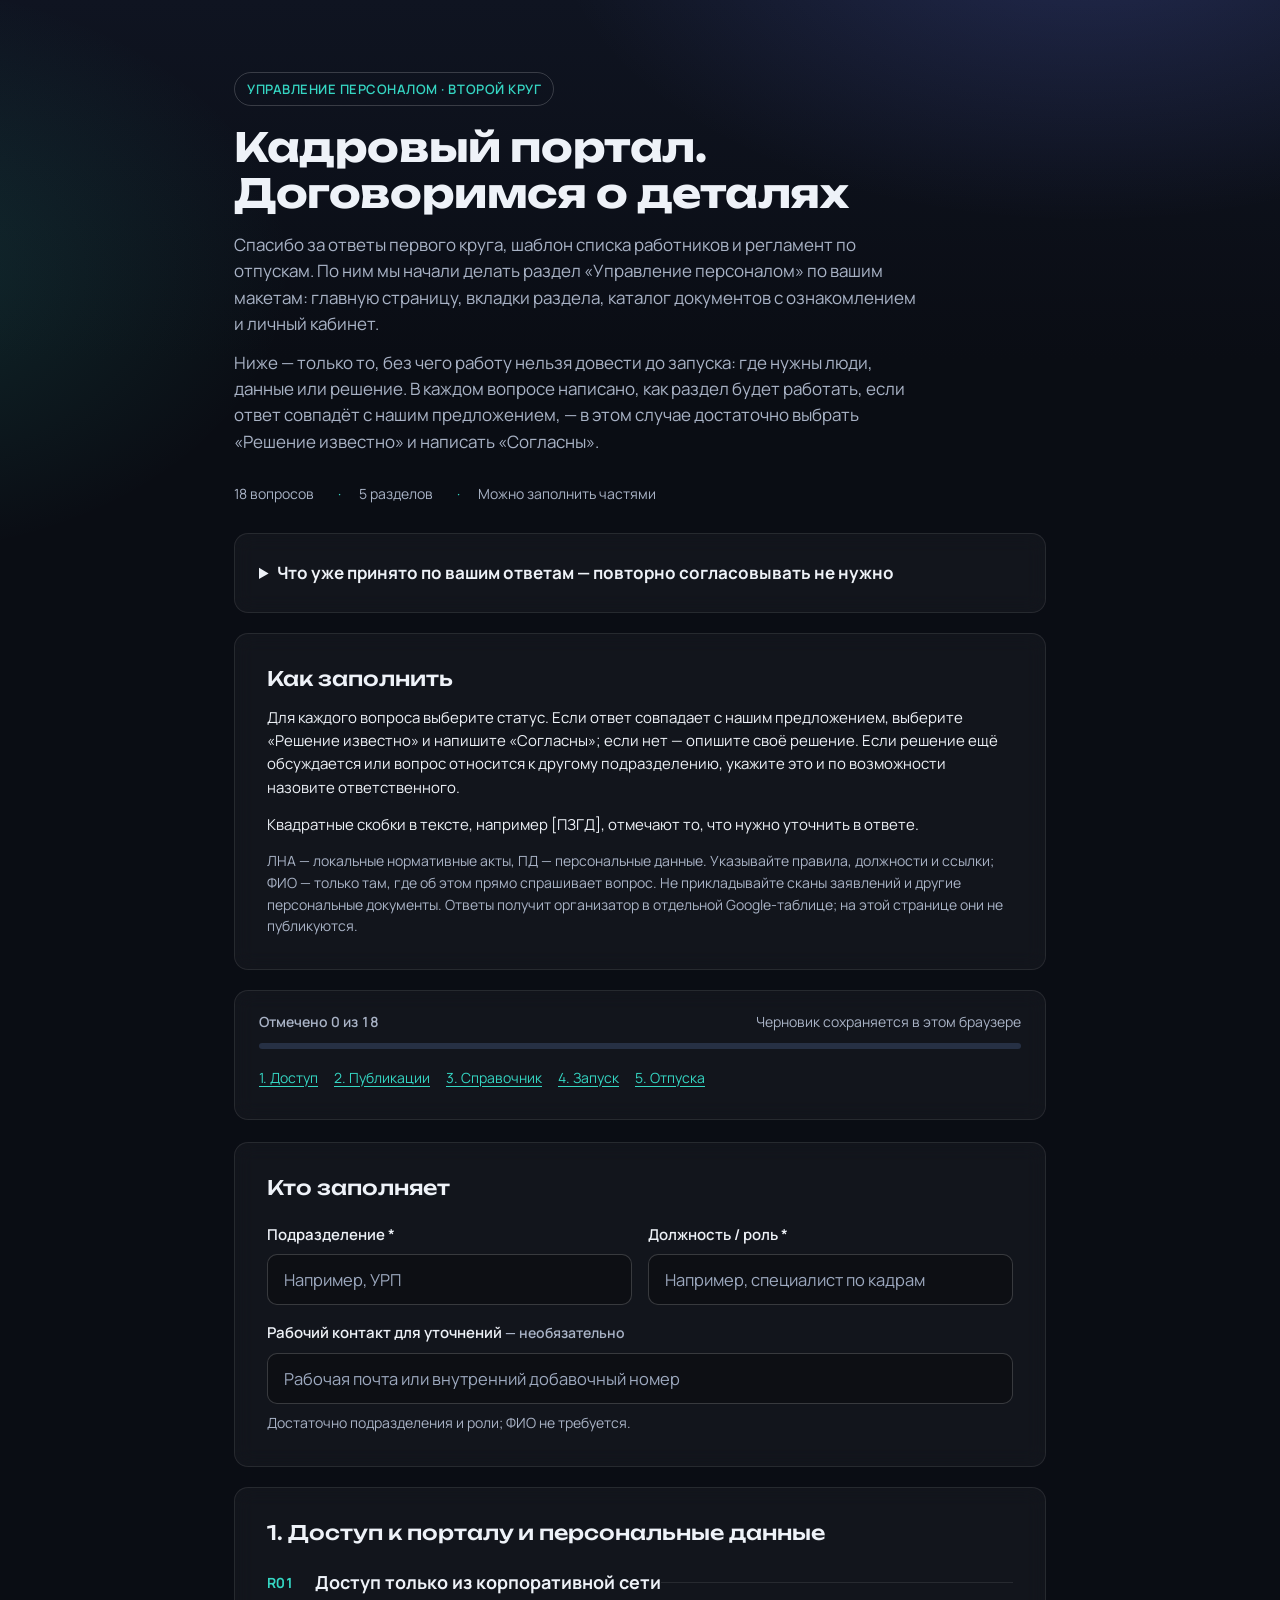
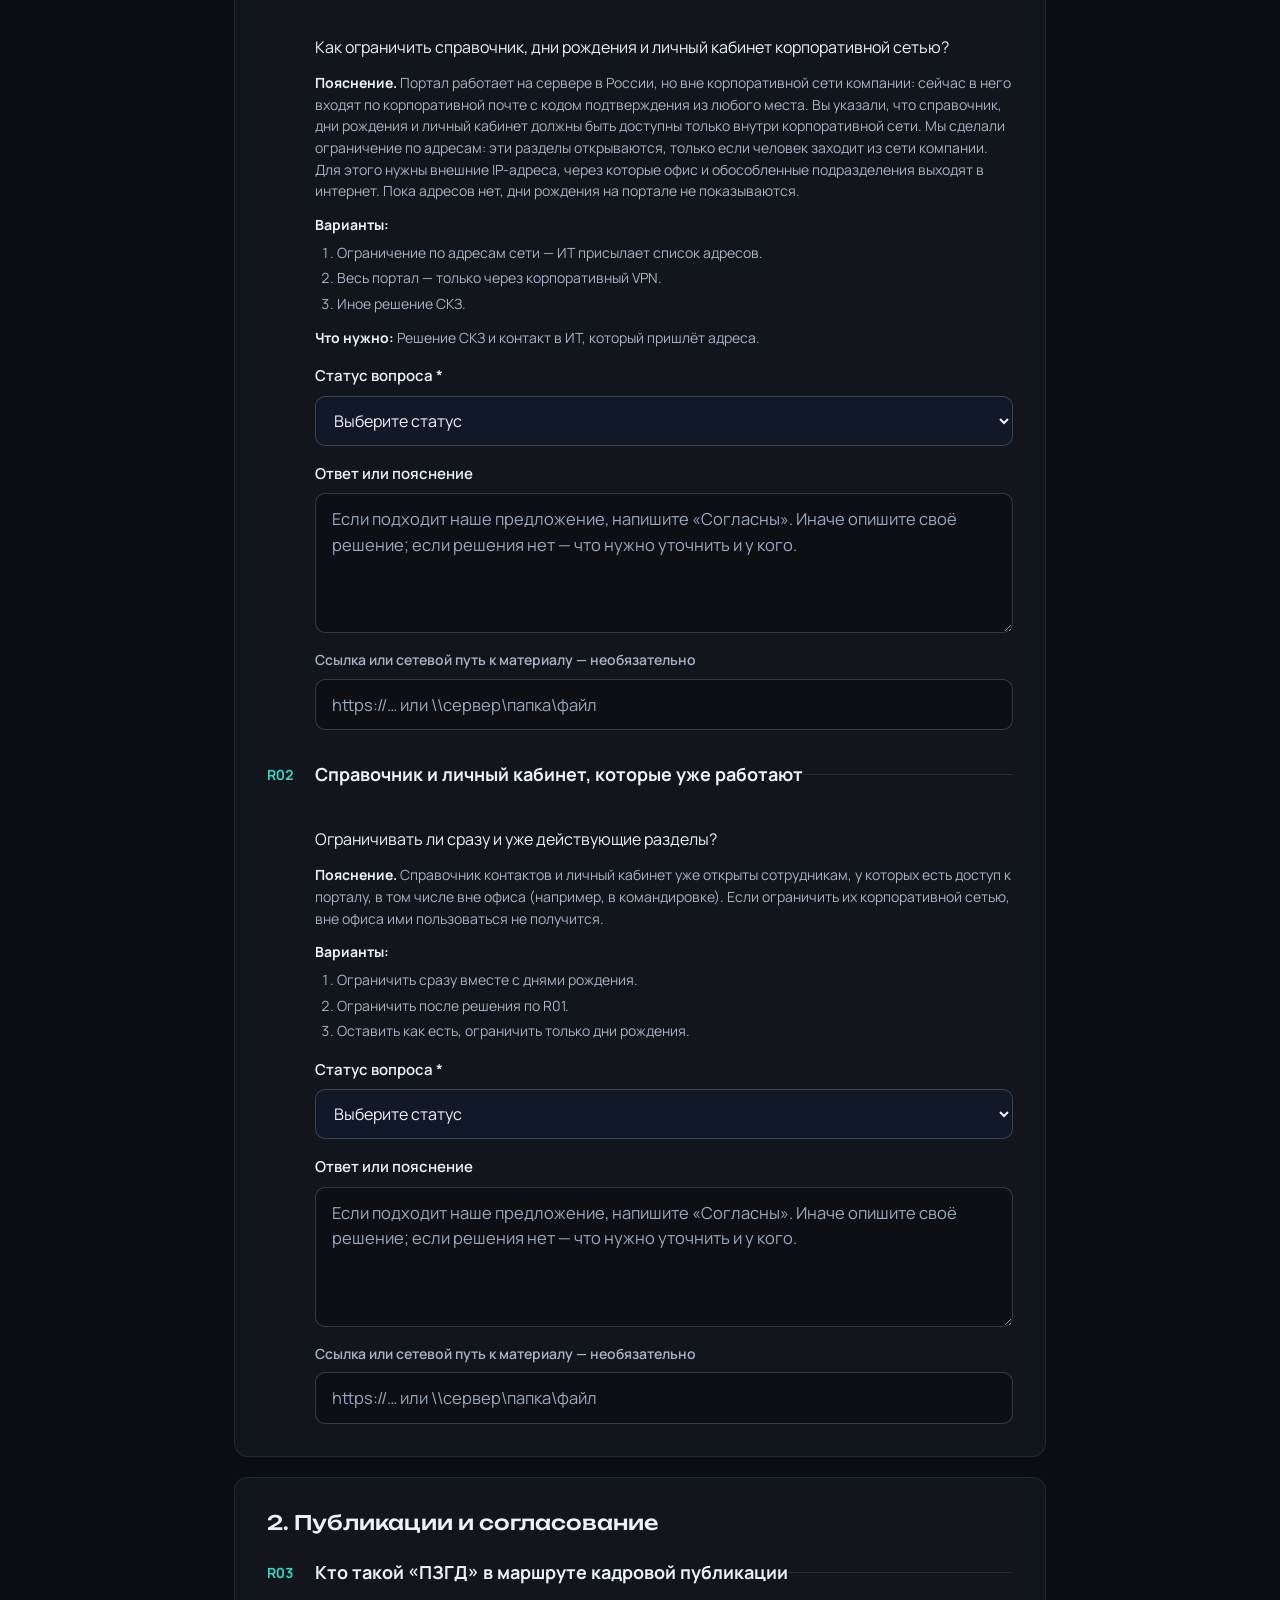
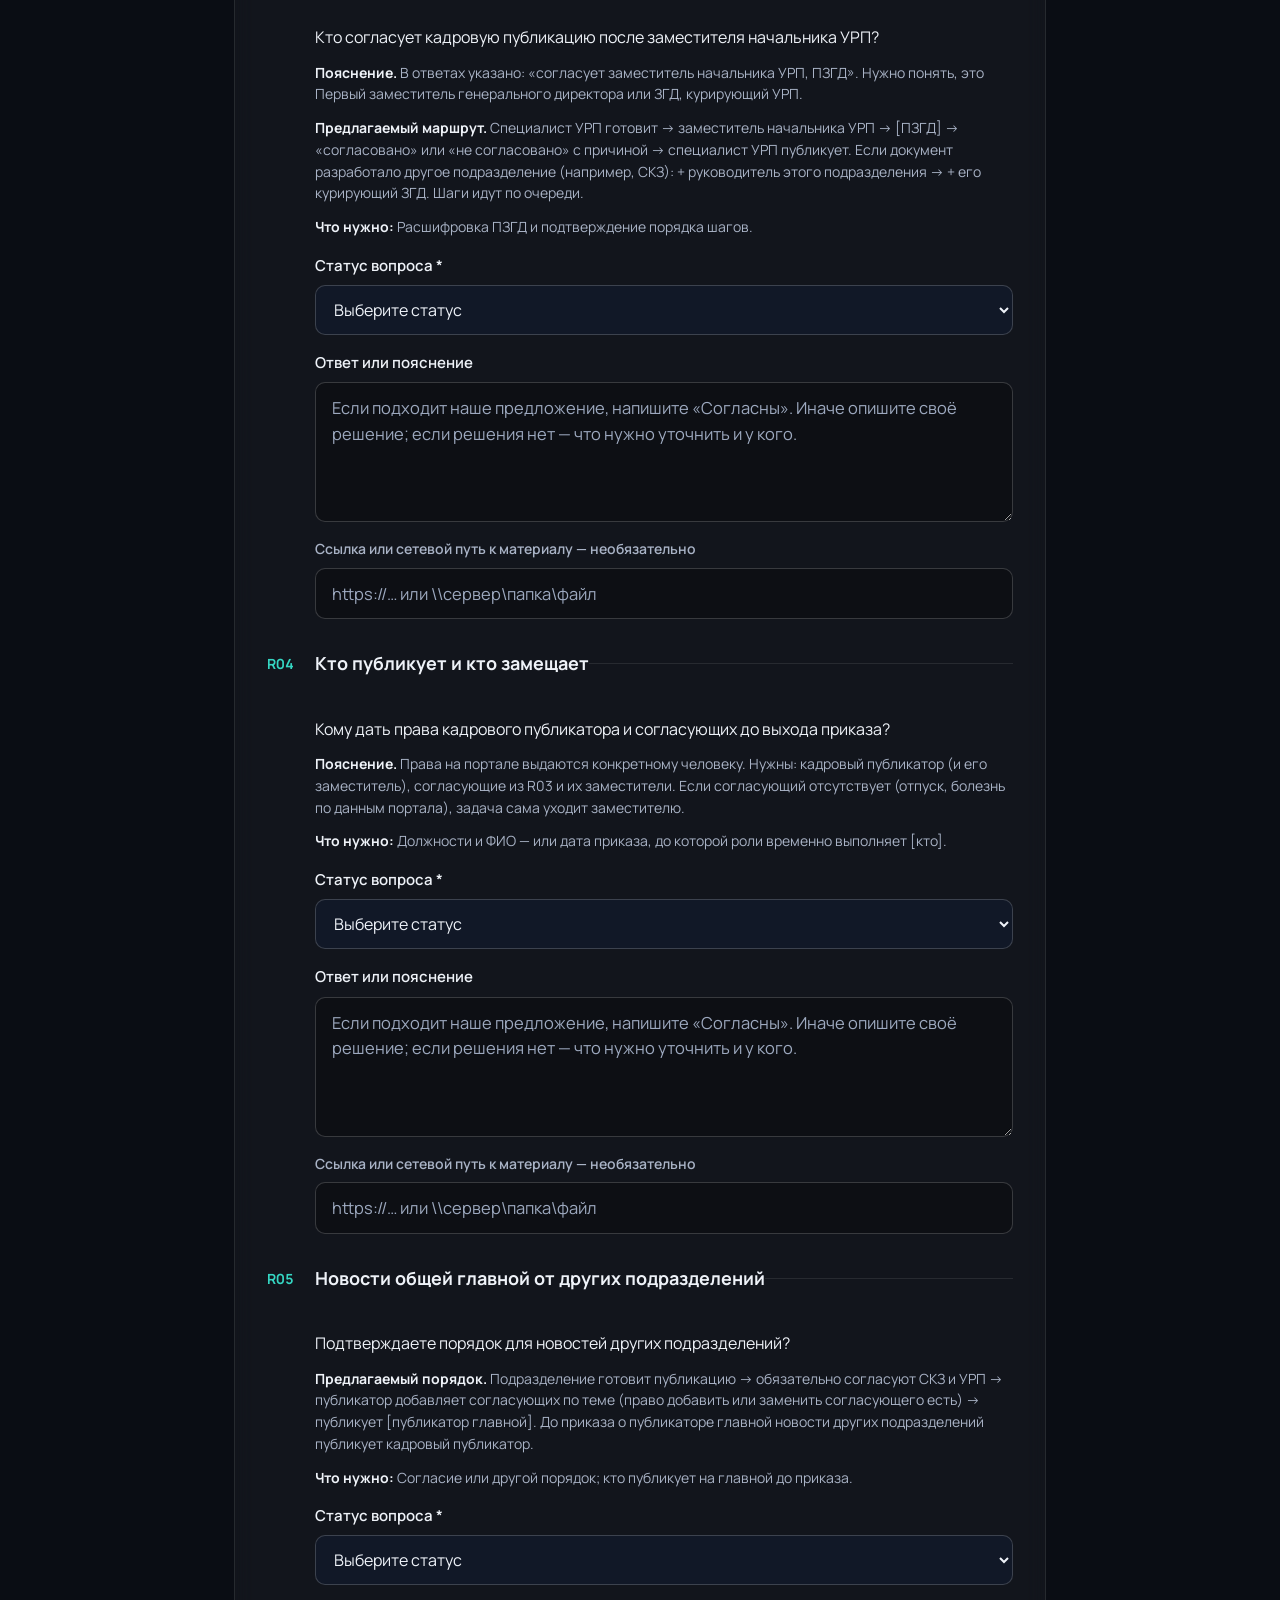
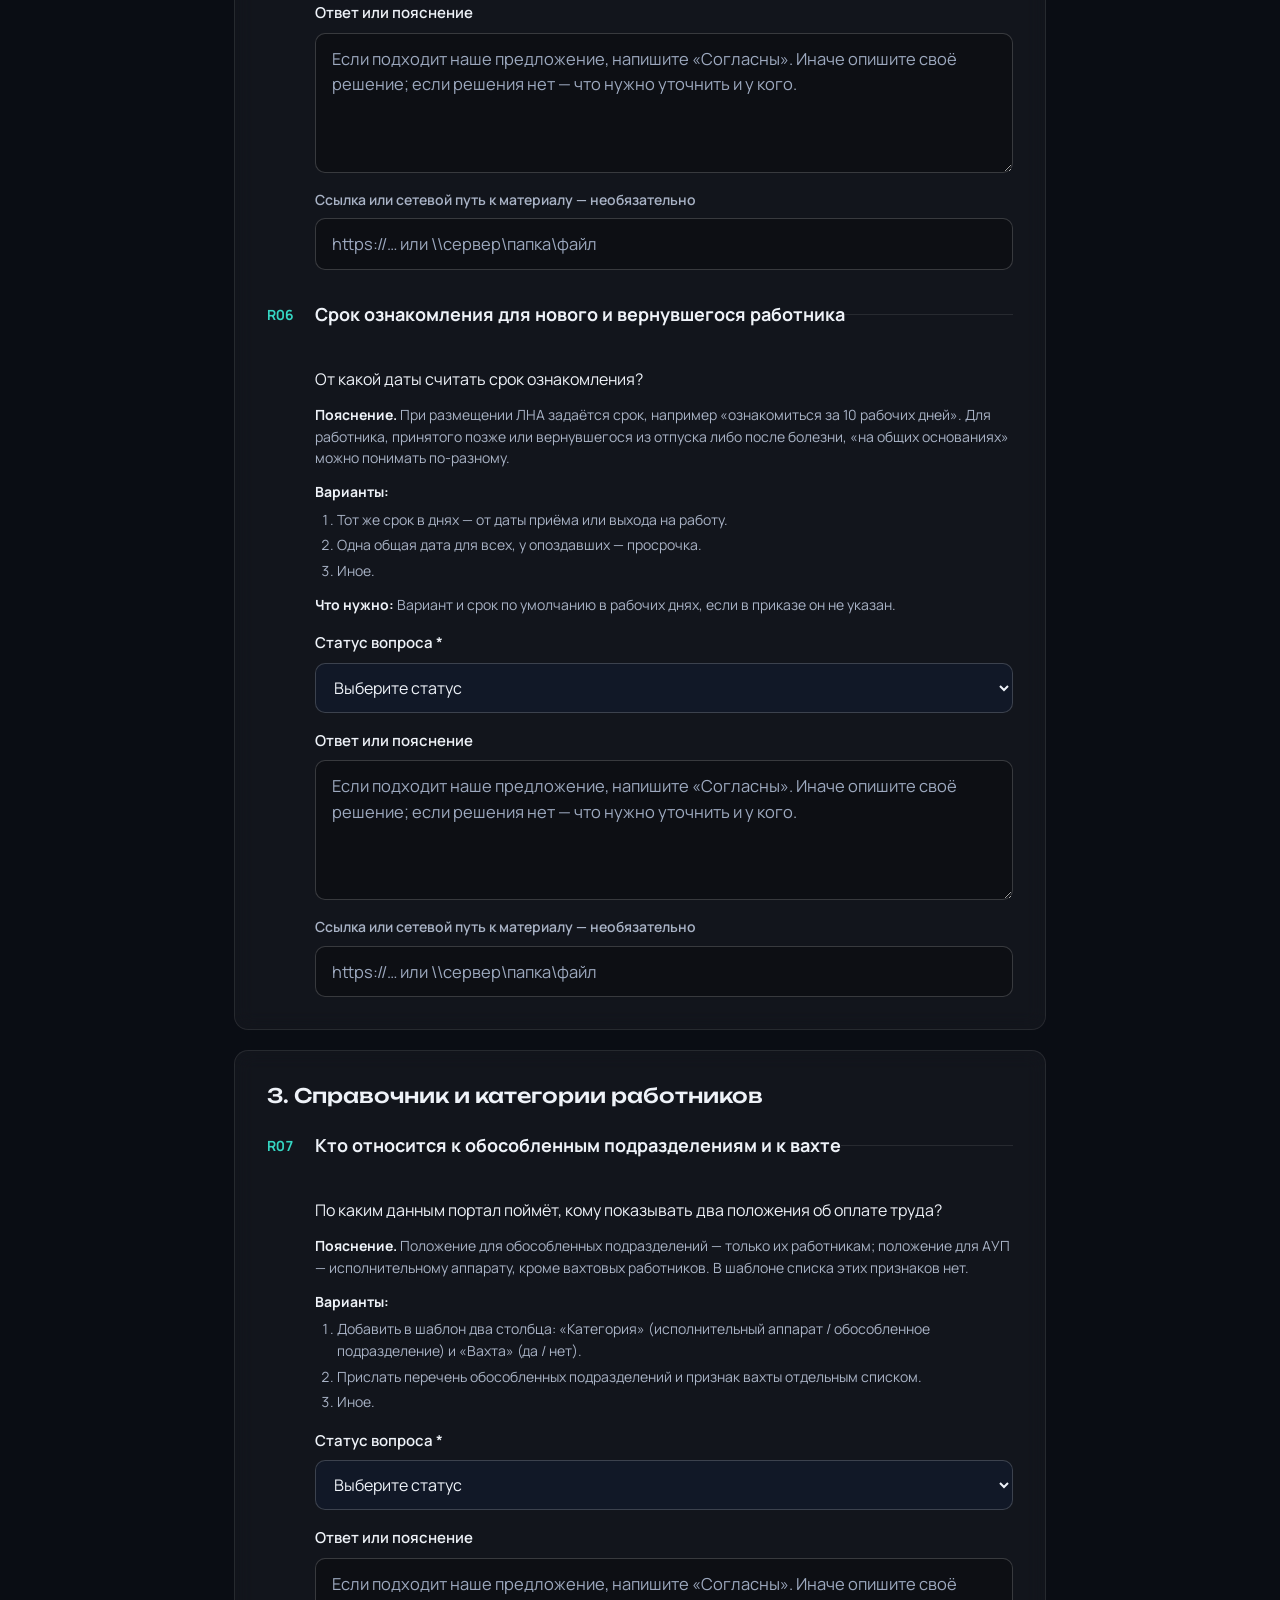
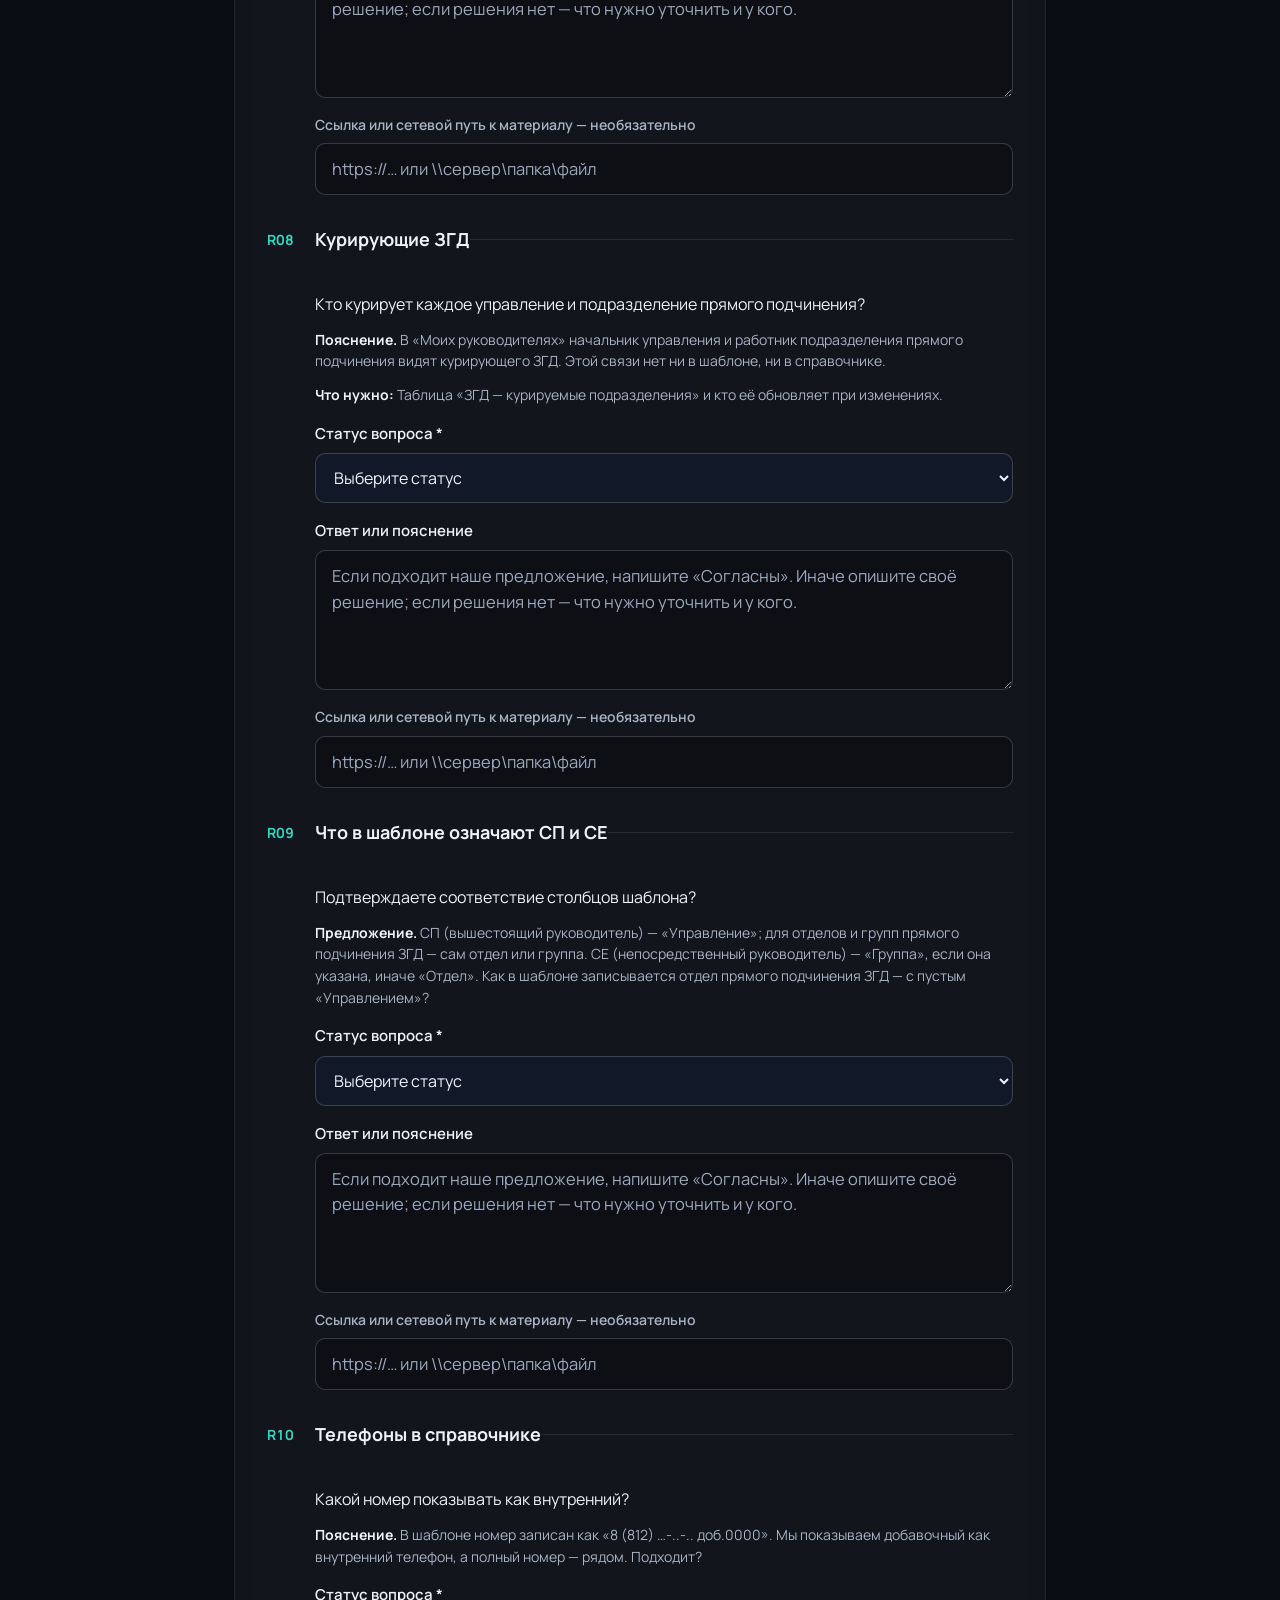
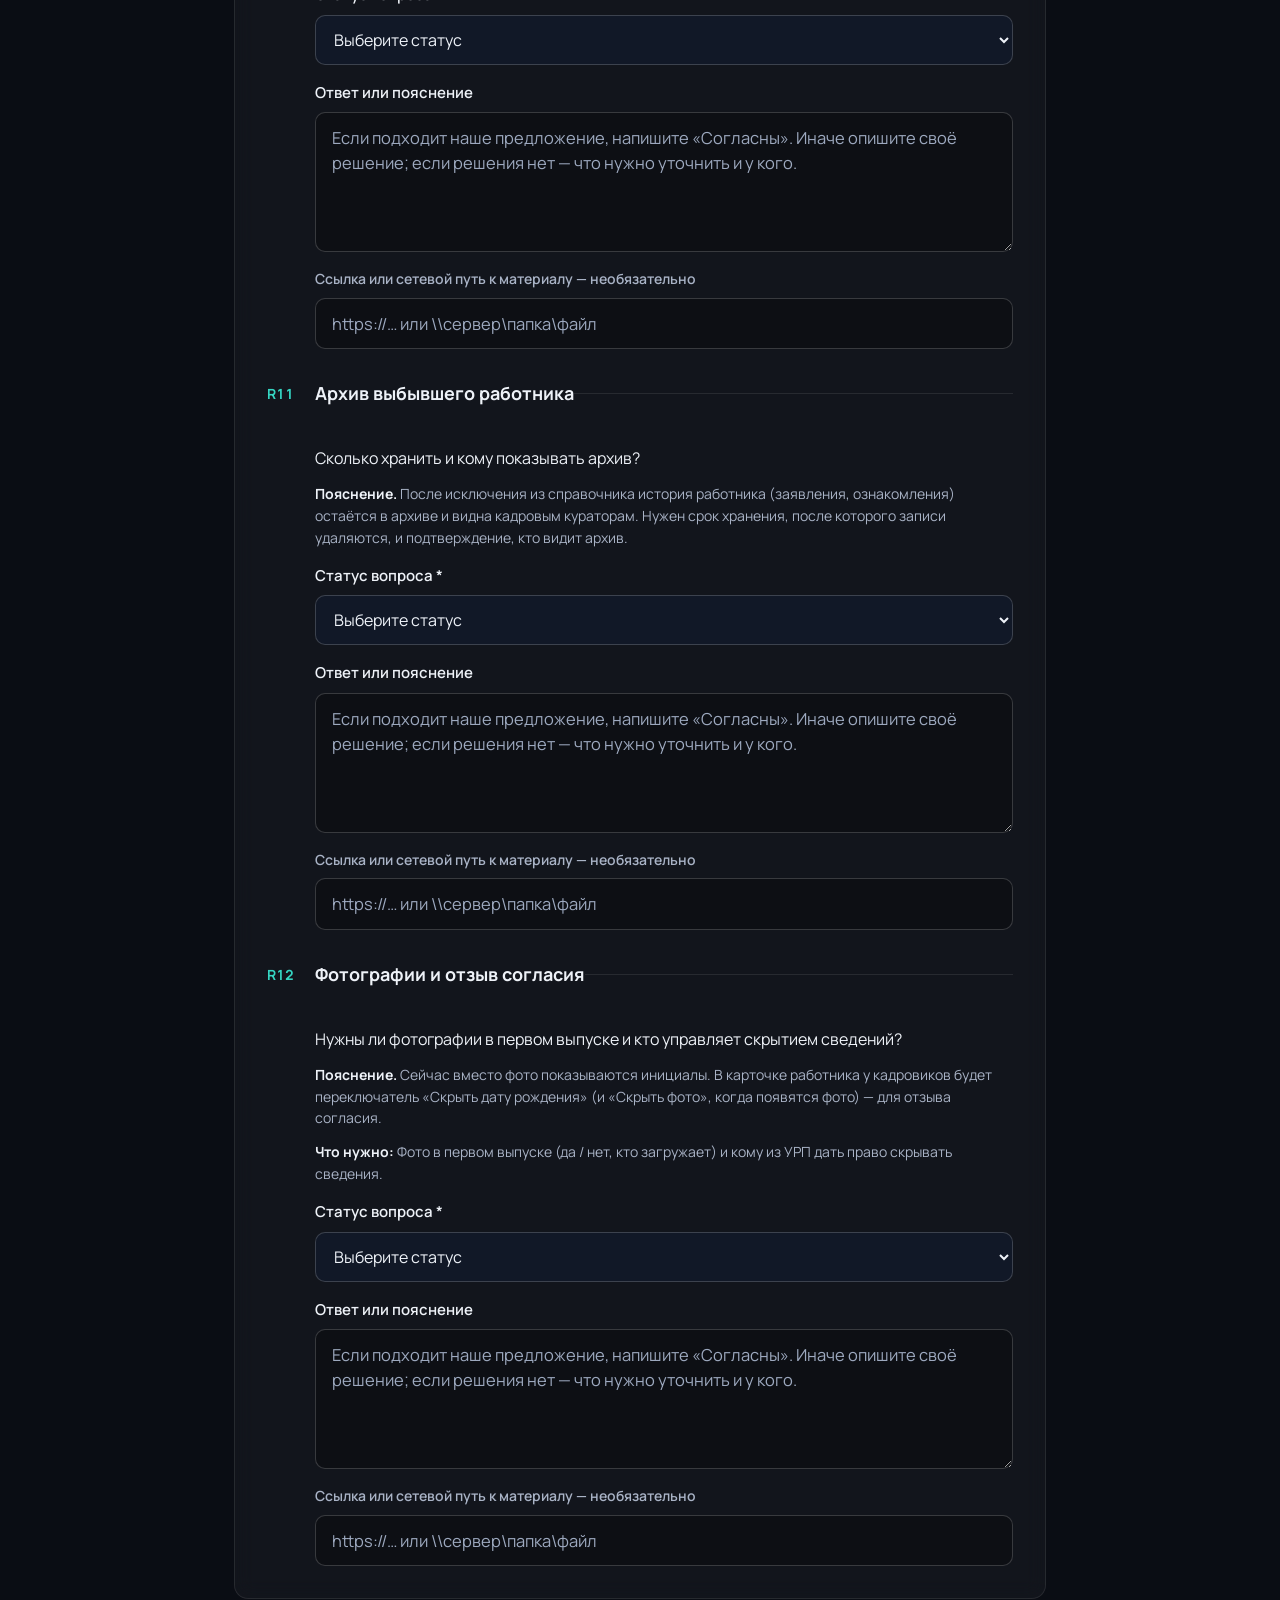
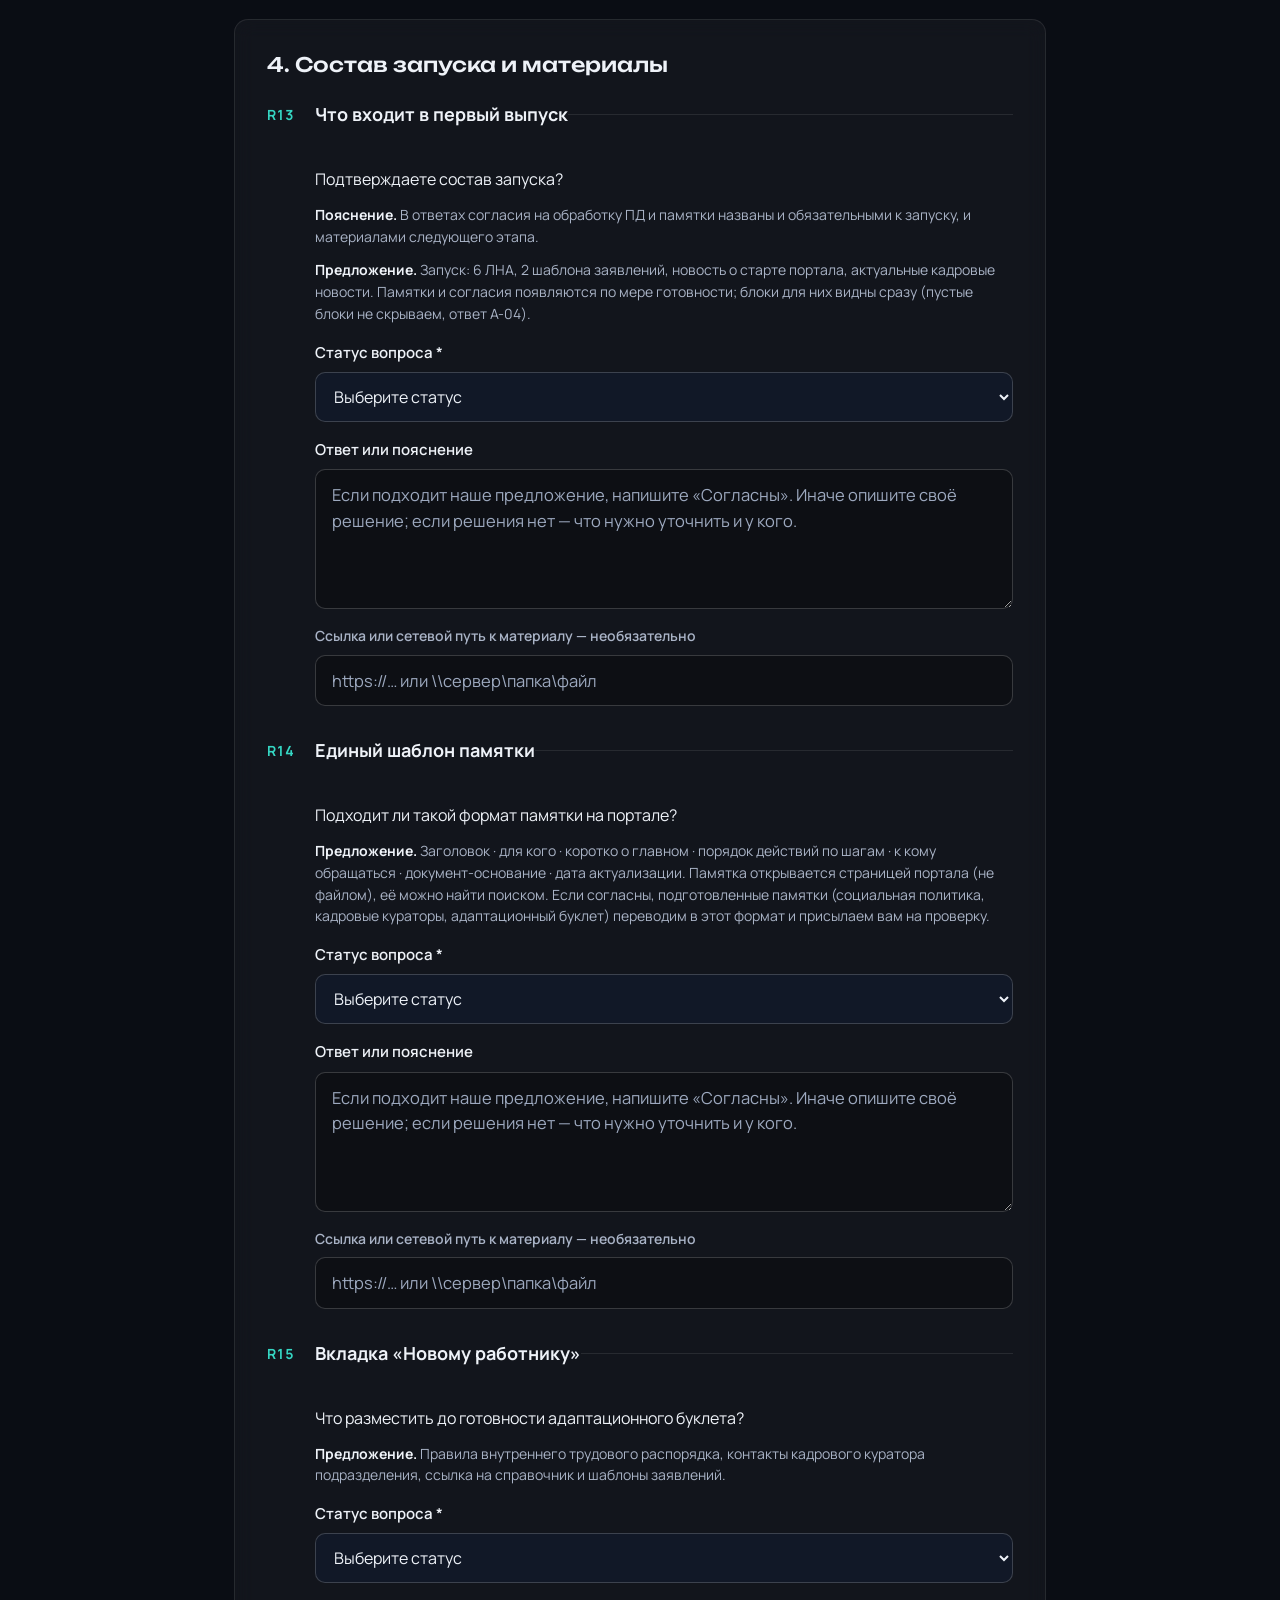
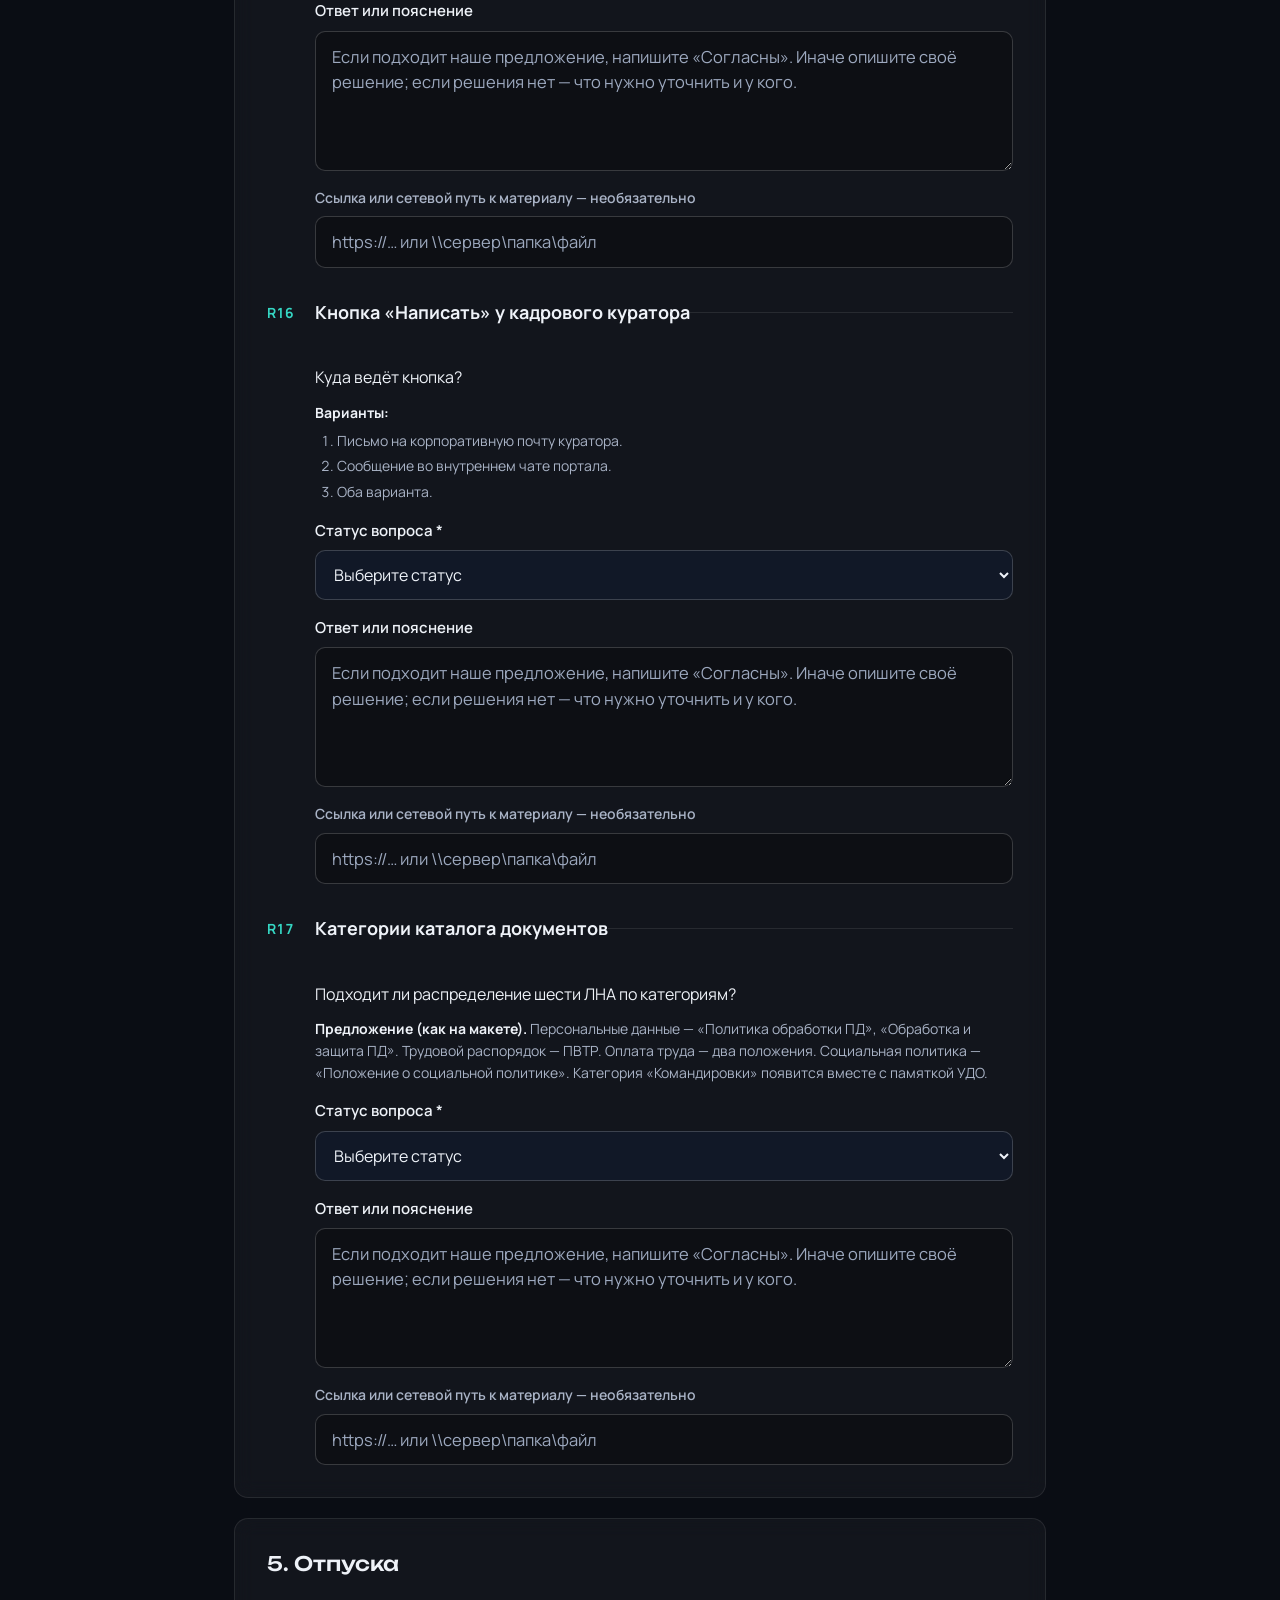
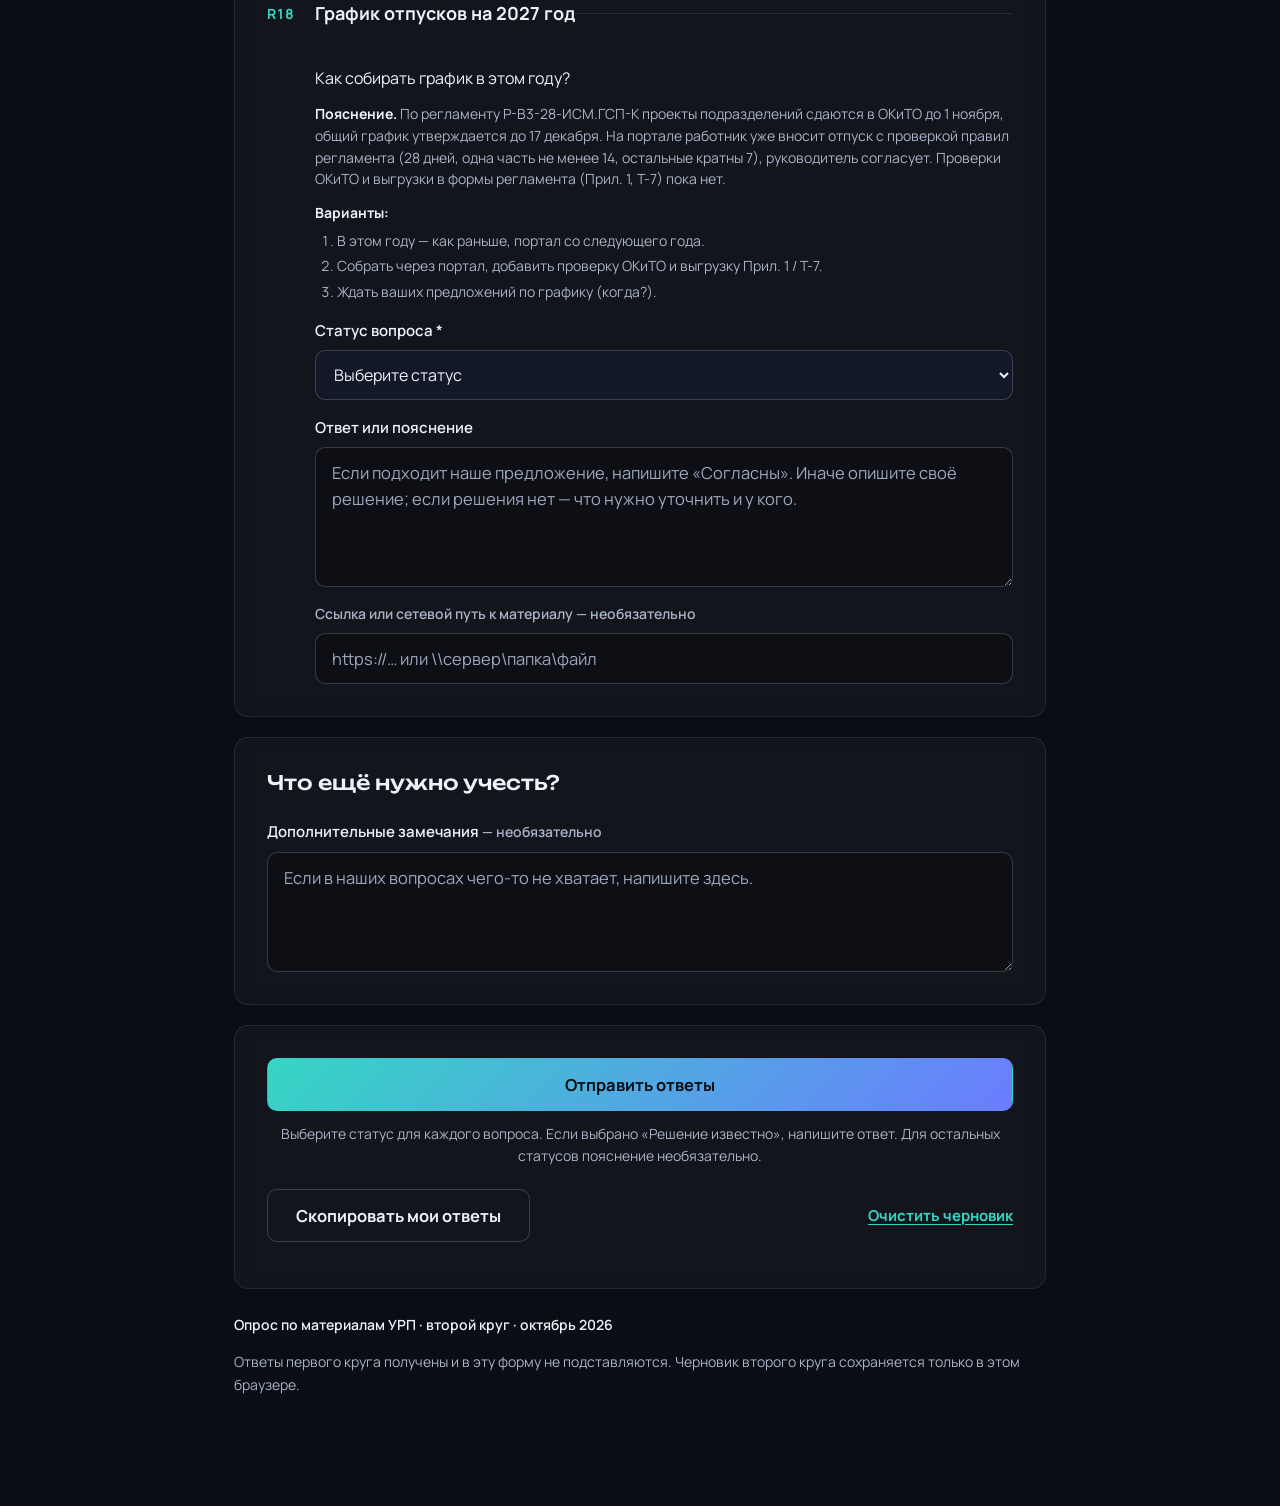
==== commit 23d4860b: "Опрос УРП: второй круг (R01–R18) - Форма 2026-10-28.1: вступление, восемь принятых решений, пять раз" ====
--- a/index.html
+++ b/index.html
@@ -11,36 +11,36 @@
   <link rel="preconnect" href="https://fonts.googleapis.com">
   <link rel="preconnect" href="https://fonts.gstatic.com" crossorigin>
   <link href="https://fonts.googleapis.com/css2?family=Manrope:wght@400;500;600;700&family=Unbounded:wght@500;700&display=swap" rel="stylesheet">
-  <link rel="stylesheet" href="styles.css">
-  <script defer src="config.js"></script>
-  <script defer src="questions.js"></script>
-  <script defer src="core.js"></script>
-  <script defer src="app.js"></script>
+  <link rel="stylesheet" href="styles.css?v=2026-10-28.1">
+  <script defer src="config.js?v=2026-10-28.1"></script>
+  <script defer src="questions.js?v=2026-10-28.1"></script>
+  <script defer src="core.js?v=2026-10-28.1"></script>
+  <script defer src="app.js?v=2026-10-28.1"></script>
 </head>
 <body>
   <div class="bg" aria-hidden="true"></div>
   <a class="skip" href="#survey">Перейти к вопросам</a>
   <main class="page">
     <header class="hero">
-      <p class="hero-kicker">Управление персоналом · уточнения</p>
+      <p class="hero-kicker">Управление персоналом · второй круг</p>
       <h1 class="title">Кадровый портал.<br>Договоримся о деталях</h1>
-      <p class="sub">Изучили ваши материалы и макеты. Осталось уточнить правила, ответственность и наполнение — чтобы перейти к реализации.</p>
-      <div class="hero-meta"><span>23 вопроса</span><span>5 разделов</span><span>Можно заполнить частями</span></div>
+      <div class="sub intro" id="intro"></div>
+      <div class="hero-meta"><span>18 вопросов</span><span>5 разделов</span><span>Можно заполнить частями</span></div>
     </header>
     <noscript><p class="notice">Для заполнения и сохранения ответов включите JavaScript в браузере.</p></noscript>
     <details class="accepted card">
-      <summary>Что уже принято — повторно согласовывать не нужно</summary>
+      <summary>Что уже принято по вашим ответам — повторно согласовывать не нужно</summary>
       <ul id="accepted-list"></ul>
     </details>
     <section class="instructions card" aria-labelledby="how-title">
       <h2 id="how-title" class="card-title">Как заполнить</h2>
-      <p>Для каждого вопроса выберите статус и напишите ответ. Если решение ещё обсуждается или вопрос относится к другому подразделению, укажите это и по возможности назовите ответственного.</p>
-      <p>Рядом есть пояснения, пример ответа и исходный документ. Примеры помогают понять, как ответить. Они не являются согласованными решениями.</p>
-      <p class="small">ЛНА — локальные нормативные акты, ПД — персональные данные. Указывайте правила, должности и ссылки. Не прикладывайте сведения о конкретных работниках, сканы заявлений и другие персональные документы. Ответы получит организатор в отдельной Google-таблице; на этой странице они не публикуются.</p>
+      <p>Для каждого вопроса выберите статус. Если ответ совпадает с нашим предложением, выберите «Решение известно» и напишите «Согласны»; если нет — опишите своё решение. Если решение ещё обсуждается или вопрос относится к другому подразделению, укажите это и по возможности назовите ответственного.</p>
+      <p>Квадратные скобки в тексте, например [ПЗГД], отмечают то, что нужно уточнить в ответе.</p>
+      <p class="small">ЛНА — локальные нормативные акты, ПД — персональные данные. Указывайте правила, должности и ссылки; ФИО — только там, где об этом прямо спрашивает вопрос. Не прикладывайте сканы заявлений и другие персональные документы. Ответы получит организатор в отдельной Google-таблице; на этой странице они не публикуются.</p>
     </section>
     <div class="progress-card">
-      <div class="progress-label"><span class="counter" id="counter">Отмечено 0 из 23</span><span id="draft-state" class="small" role="status">Черновик сохраняется в этом браузере</span></div>
-      <progress id="progress" max="23" value="0" aria-label="Заполненные вопросы"></progress>
+      <div class="progress-label"><span class="counter" id="counter">Отмечено 0 из 18</span><span id="draft-state" class="small" role="status">Черновик сохраняется в этом браузере</span></div>
+      <progress id="progress" max="18" value="0" aria-label="Заполненные вопросы"></progress>
       <nav id="section-nav" aria-label="Разделы опроса"></nav>
     </div>
     <form id="survey" class="form" novalidate>
@@ -78,7 +78,7 @@
       <p>Ответы записаны в таблицу организатора. Они помогут завершить требования и приступить к реализации кадрового портала.</p>
       <p id="receipt" class="small"></p><button id="new-response" type="button" class="btn secondary">Заполнить ещё раз</button>
     </section>
-    <footer class="footer"><p>Опрос по материалам УРП · октябрь 2026</p><p>Документы открываются из корпоративной сети. Если ссылка не сработала, скопируйте путь и вставьте его в адресную строку Проводника Windows. На телефоне исходные файлы доступны через корпоративное приложение для файлов, если оно настроено.</p></footer>
+    <footer class="footer"><p>Опрос по материалам УРП · второй круг · октябрь 2026</p><p>Ответы первого круга получены и в эту форму не подставляются. Черновик второго круга сохраняется только в этом браузере.</p></footer>
   </main>
 </body>
 </html>
--- a/styles.css
+++ b/styles.css
@@ -272,6 +272,10 @@
 .question-text { margin: 0 0 12px; font-size: 16px; }
 .guidance { margin: 0 0 12px; }
 .guidance strong { color: var(--ink); }
+.q-options { margin: 6px 0 0; padding-left: 22px; }
+.q-options li + li { margin-top: 4px; }
+.intro p { margin: 0 0 12px; }
+.intro p:last-child { margin-bottom: 0; }
 .example, .sources { margin: 0 0 10px; border: 1px solid var(--line-strong); border-radius: 10px; padding: 8px 14px; background: rgba(0,0,0,.12); font-size: 14px; }
 .example summary { color: var(--accent); }
 .example p, .sources p { margin: 12px 0 8px; color: var(--ink-2); }
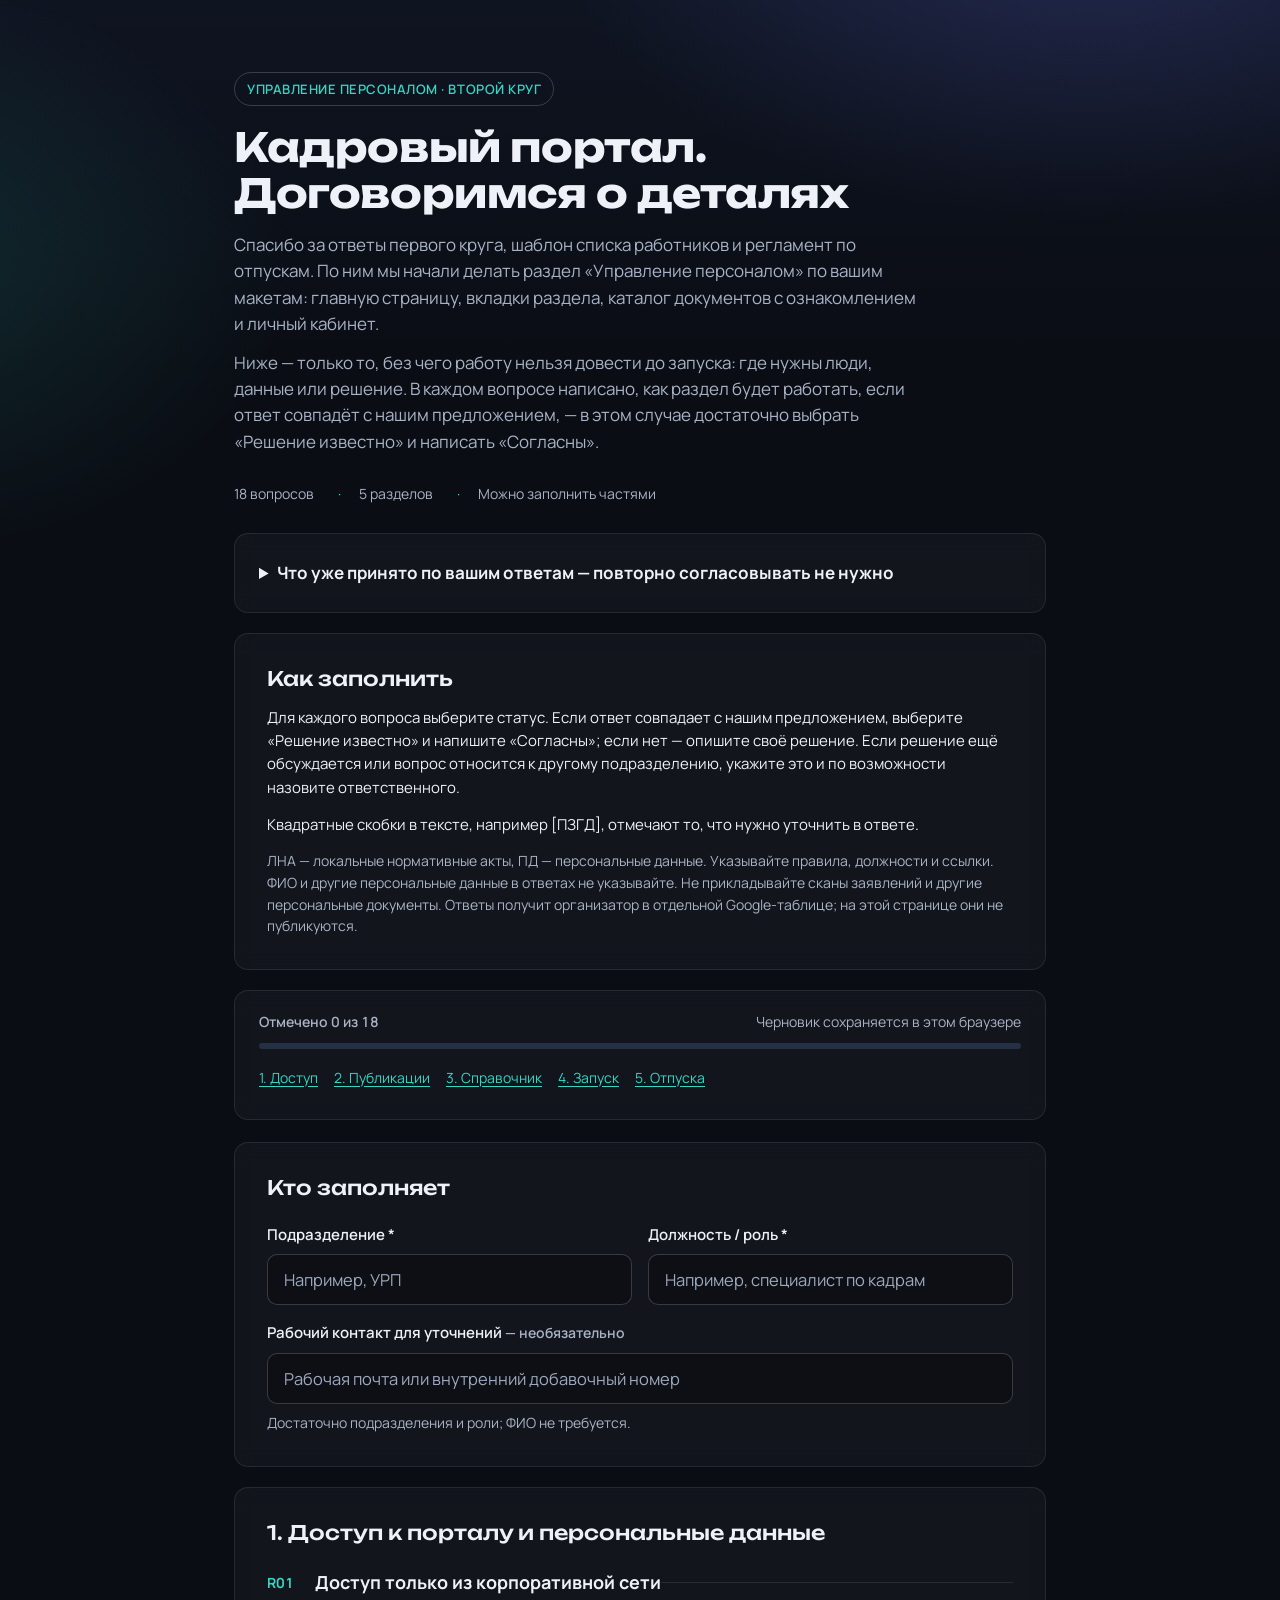
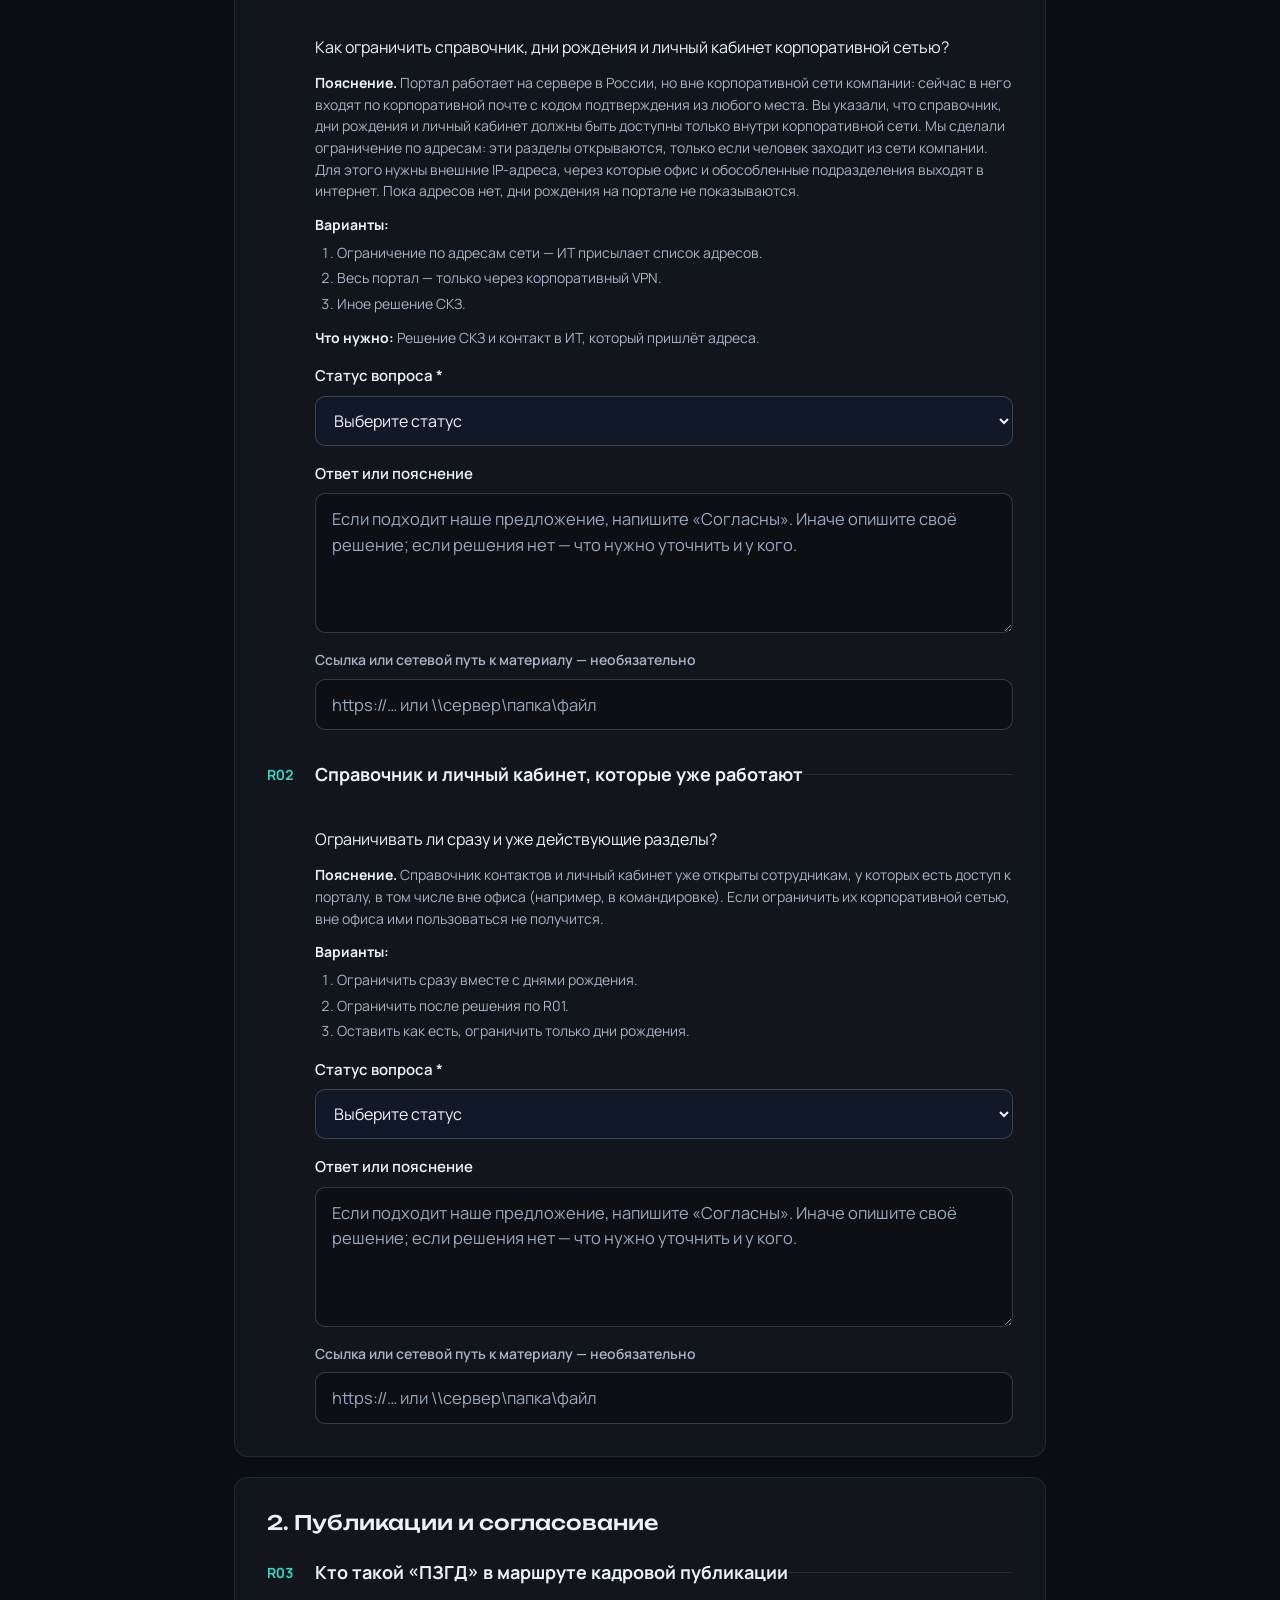
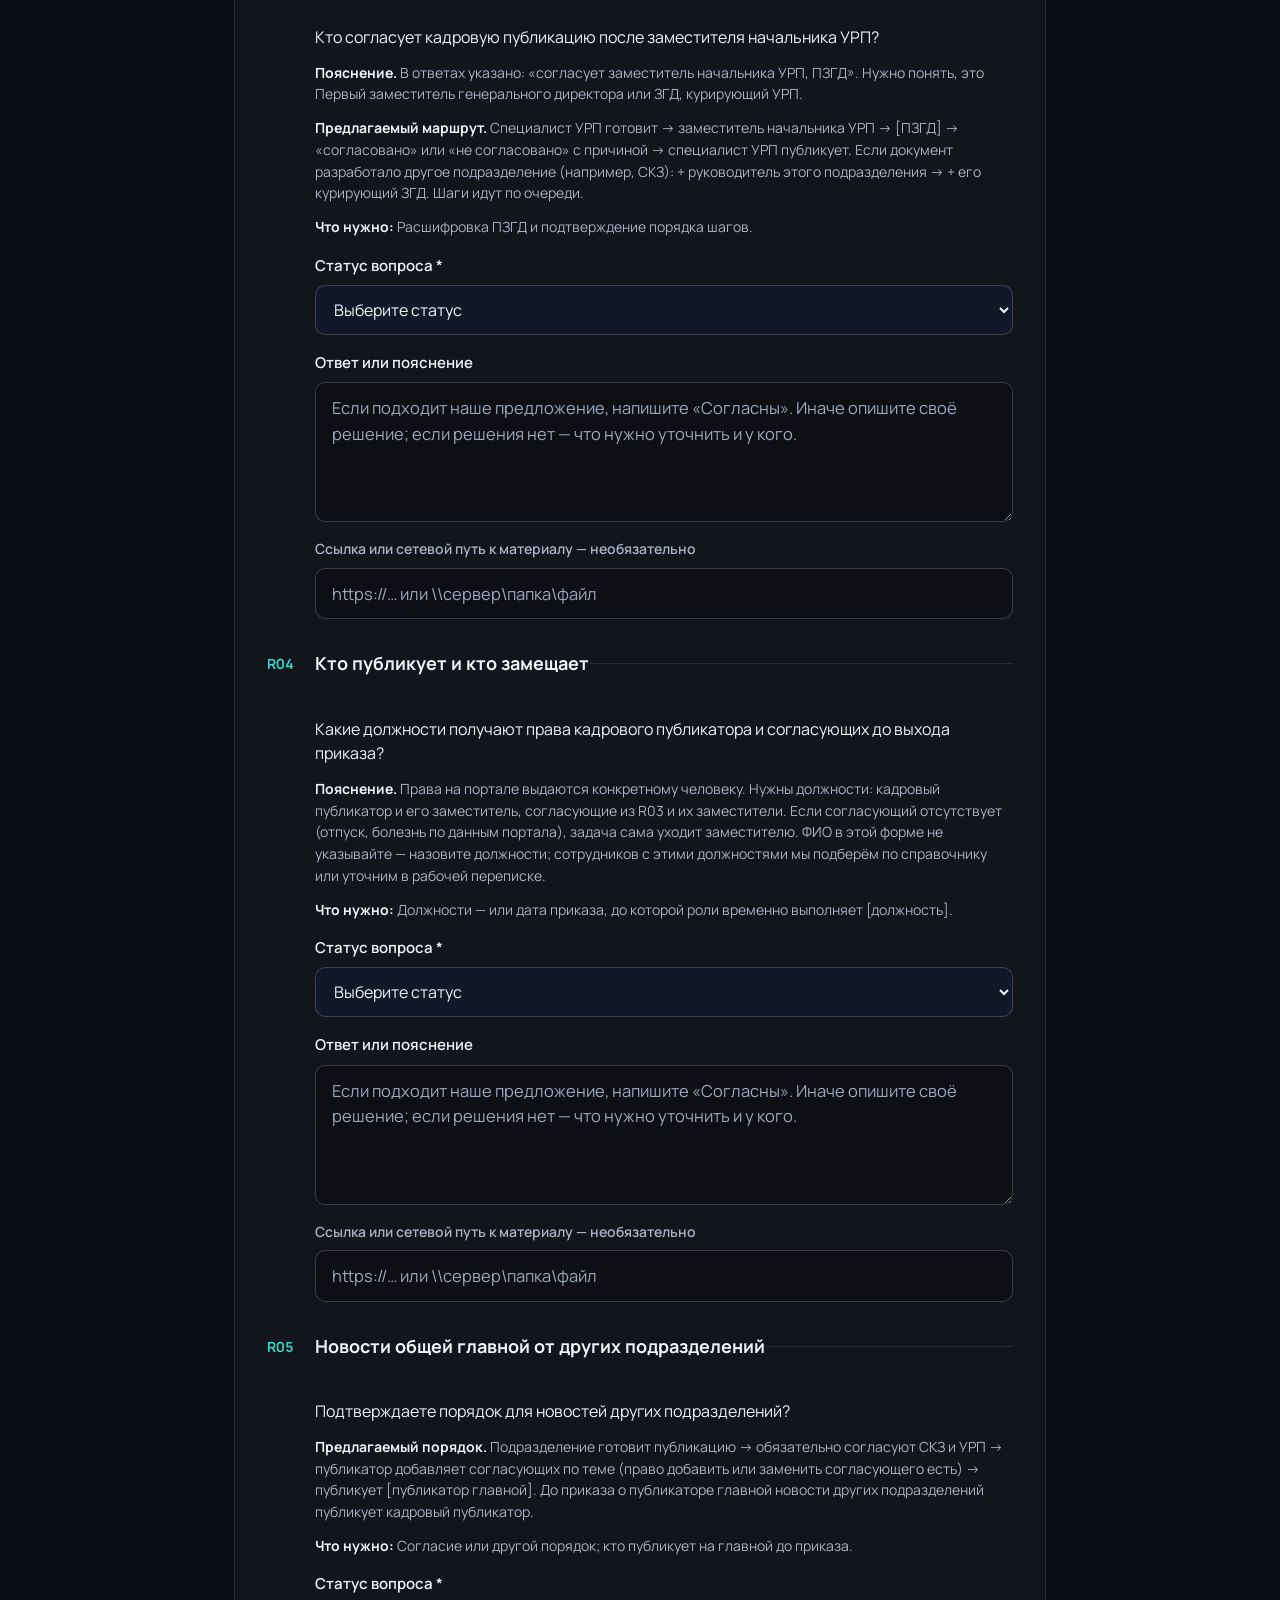
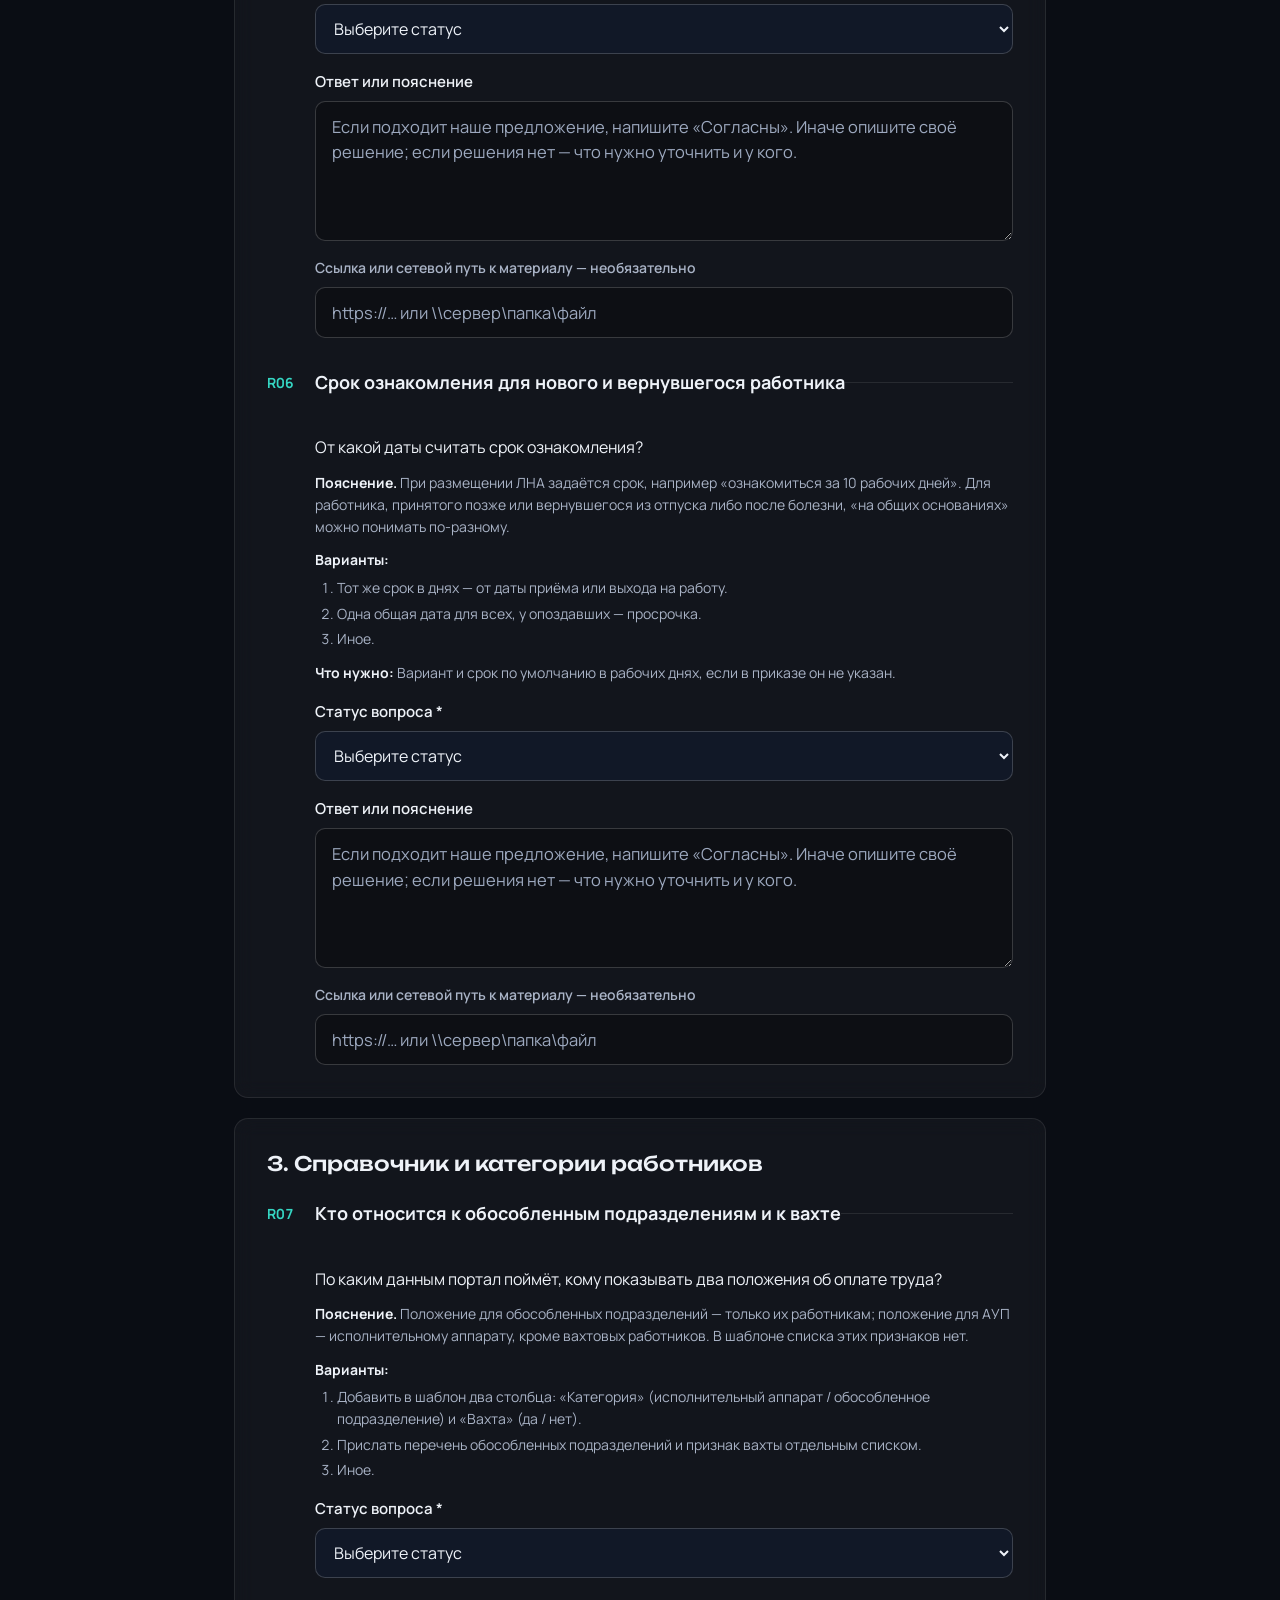
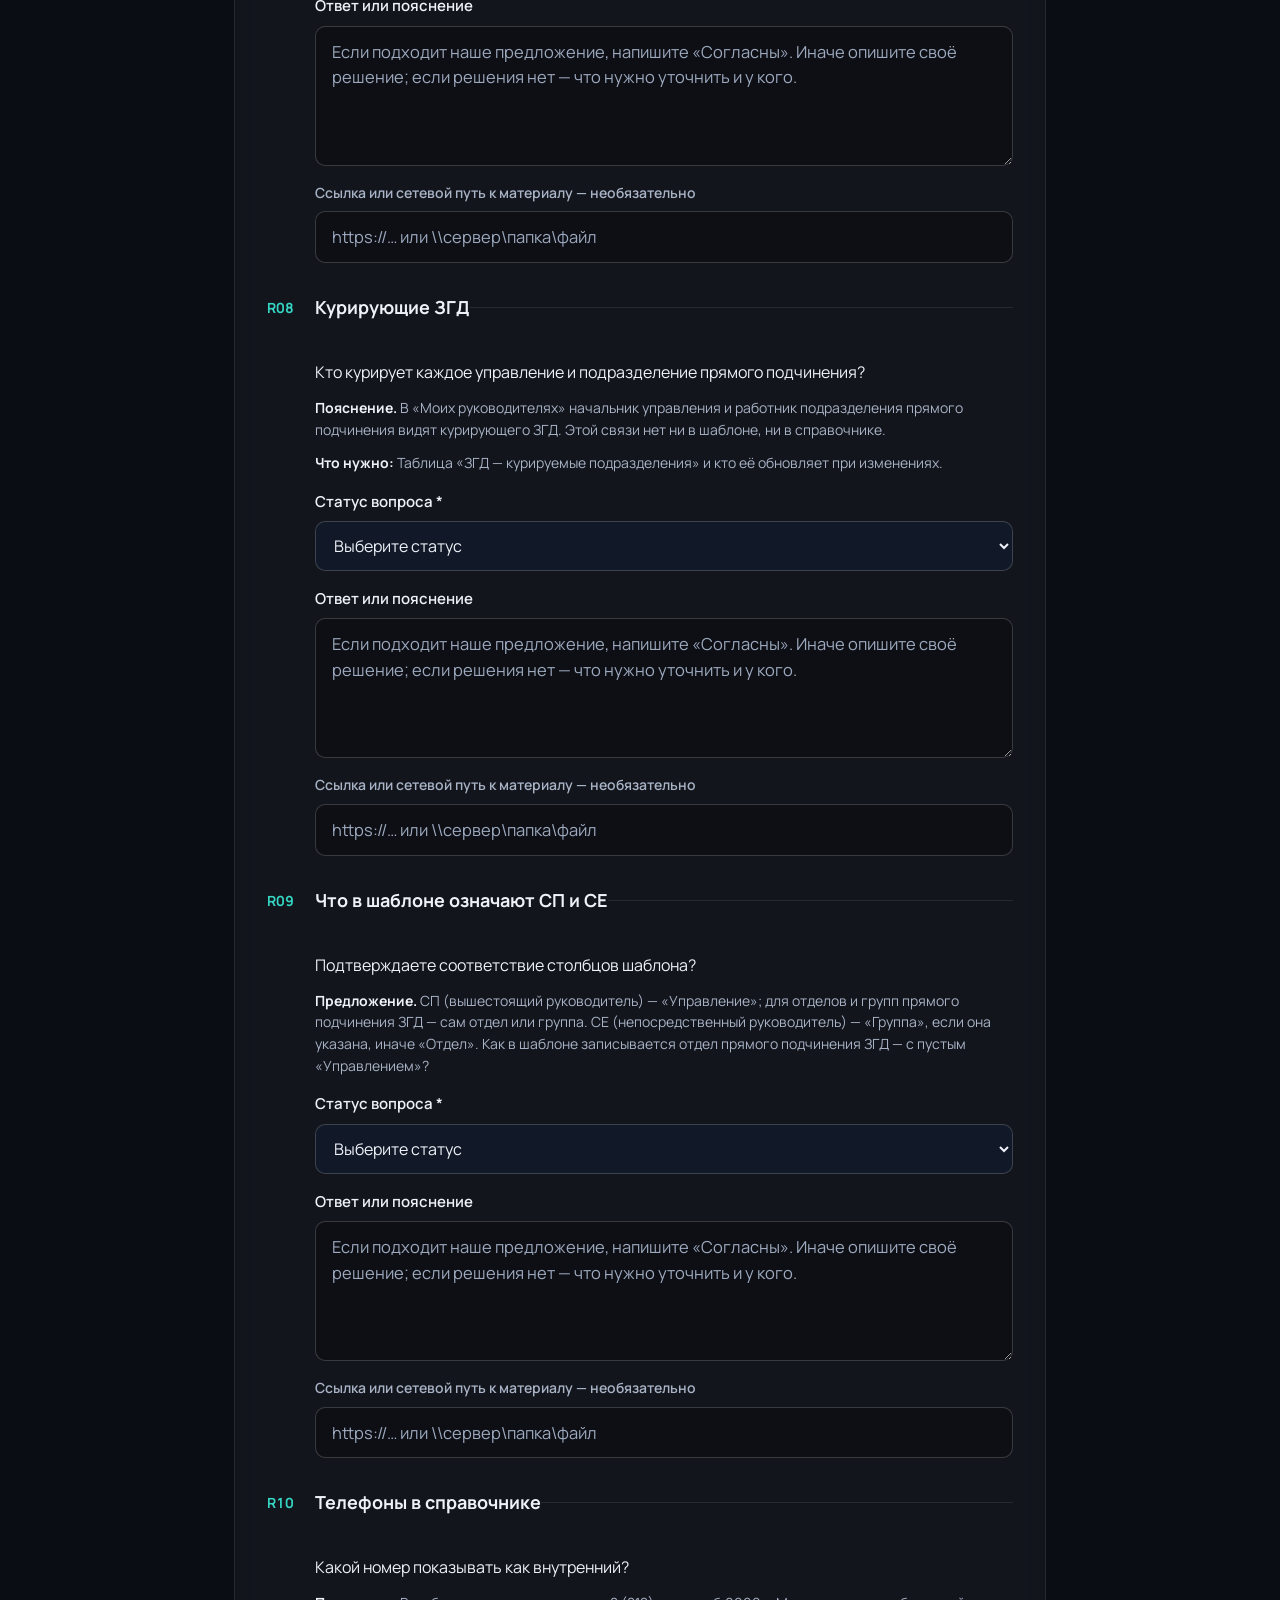
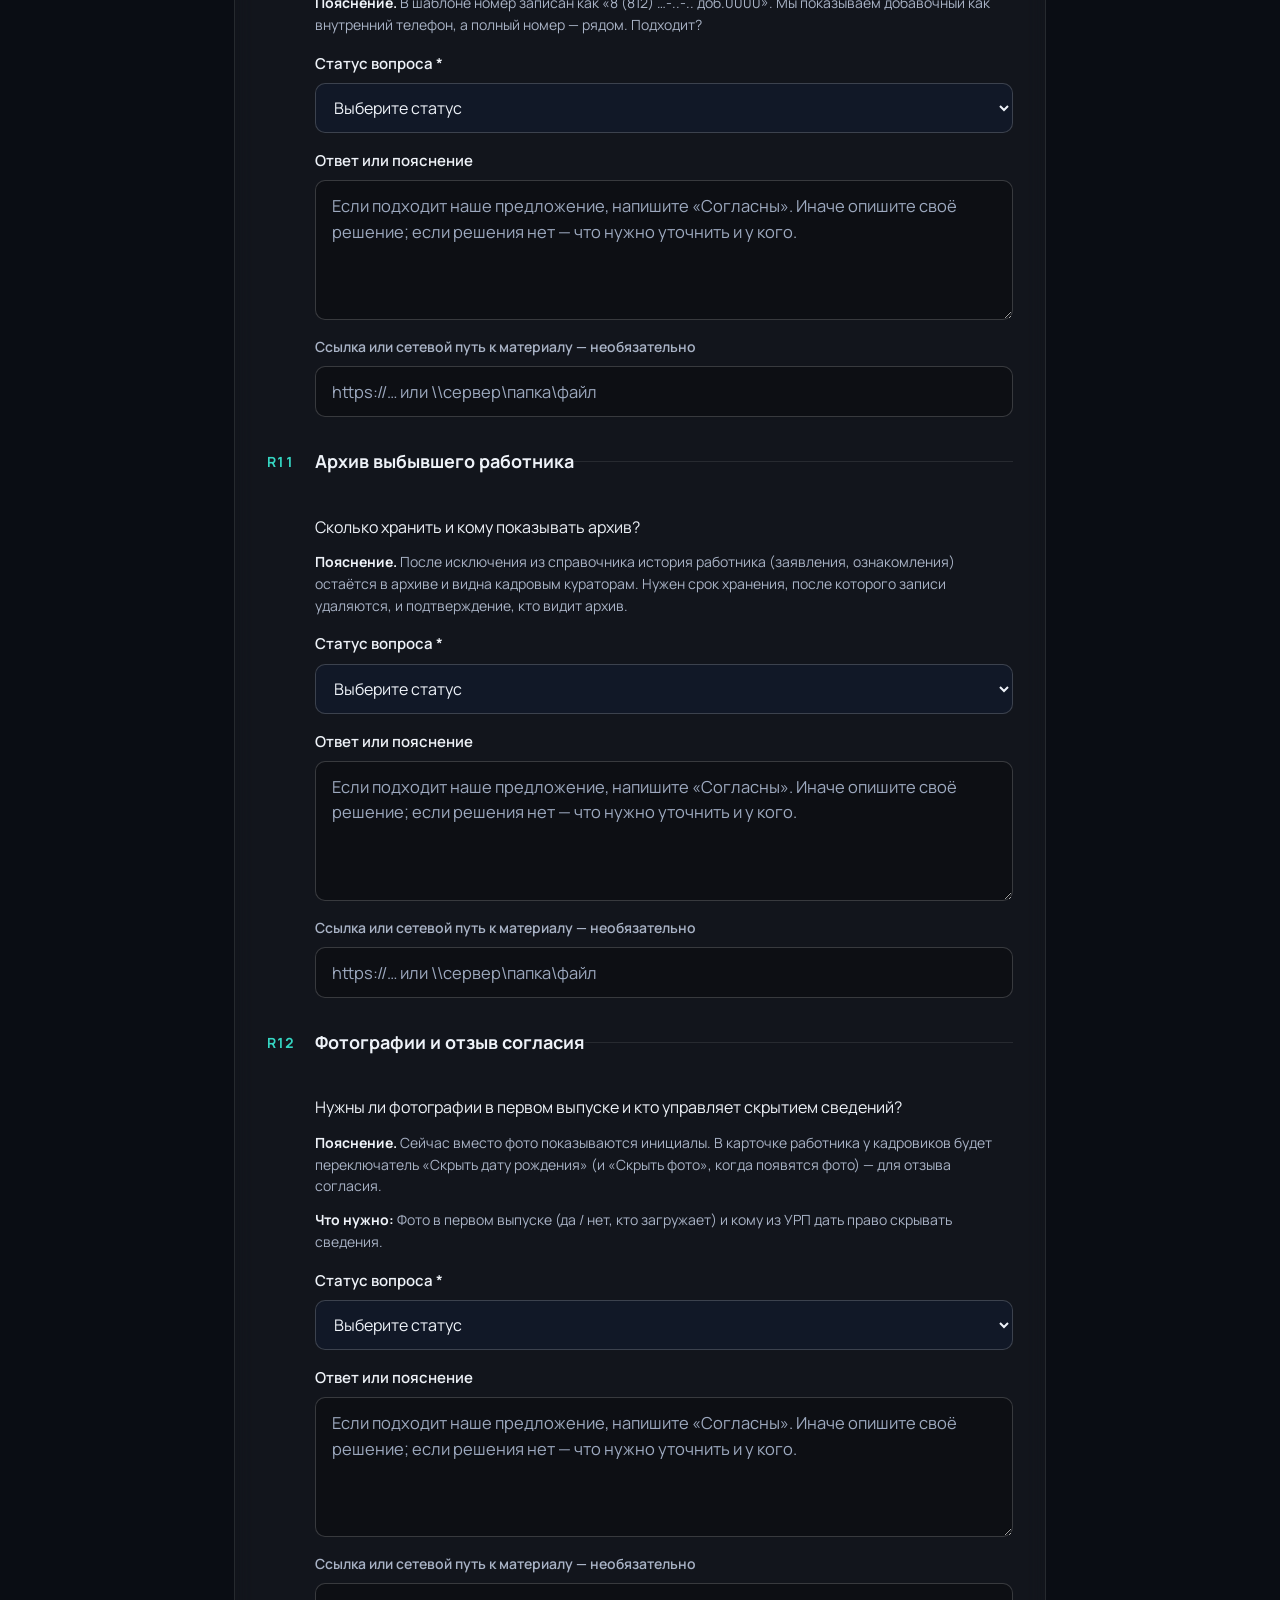
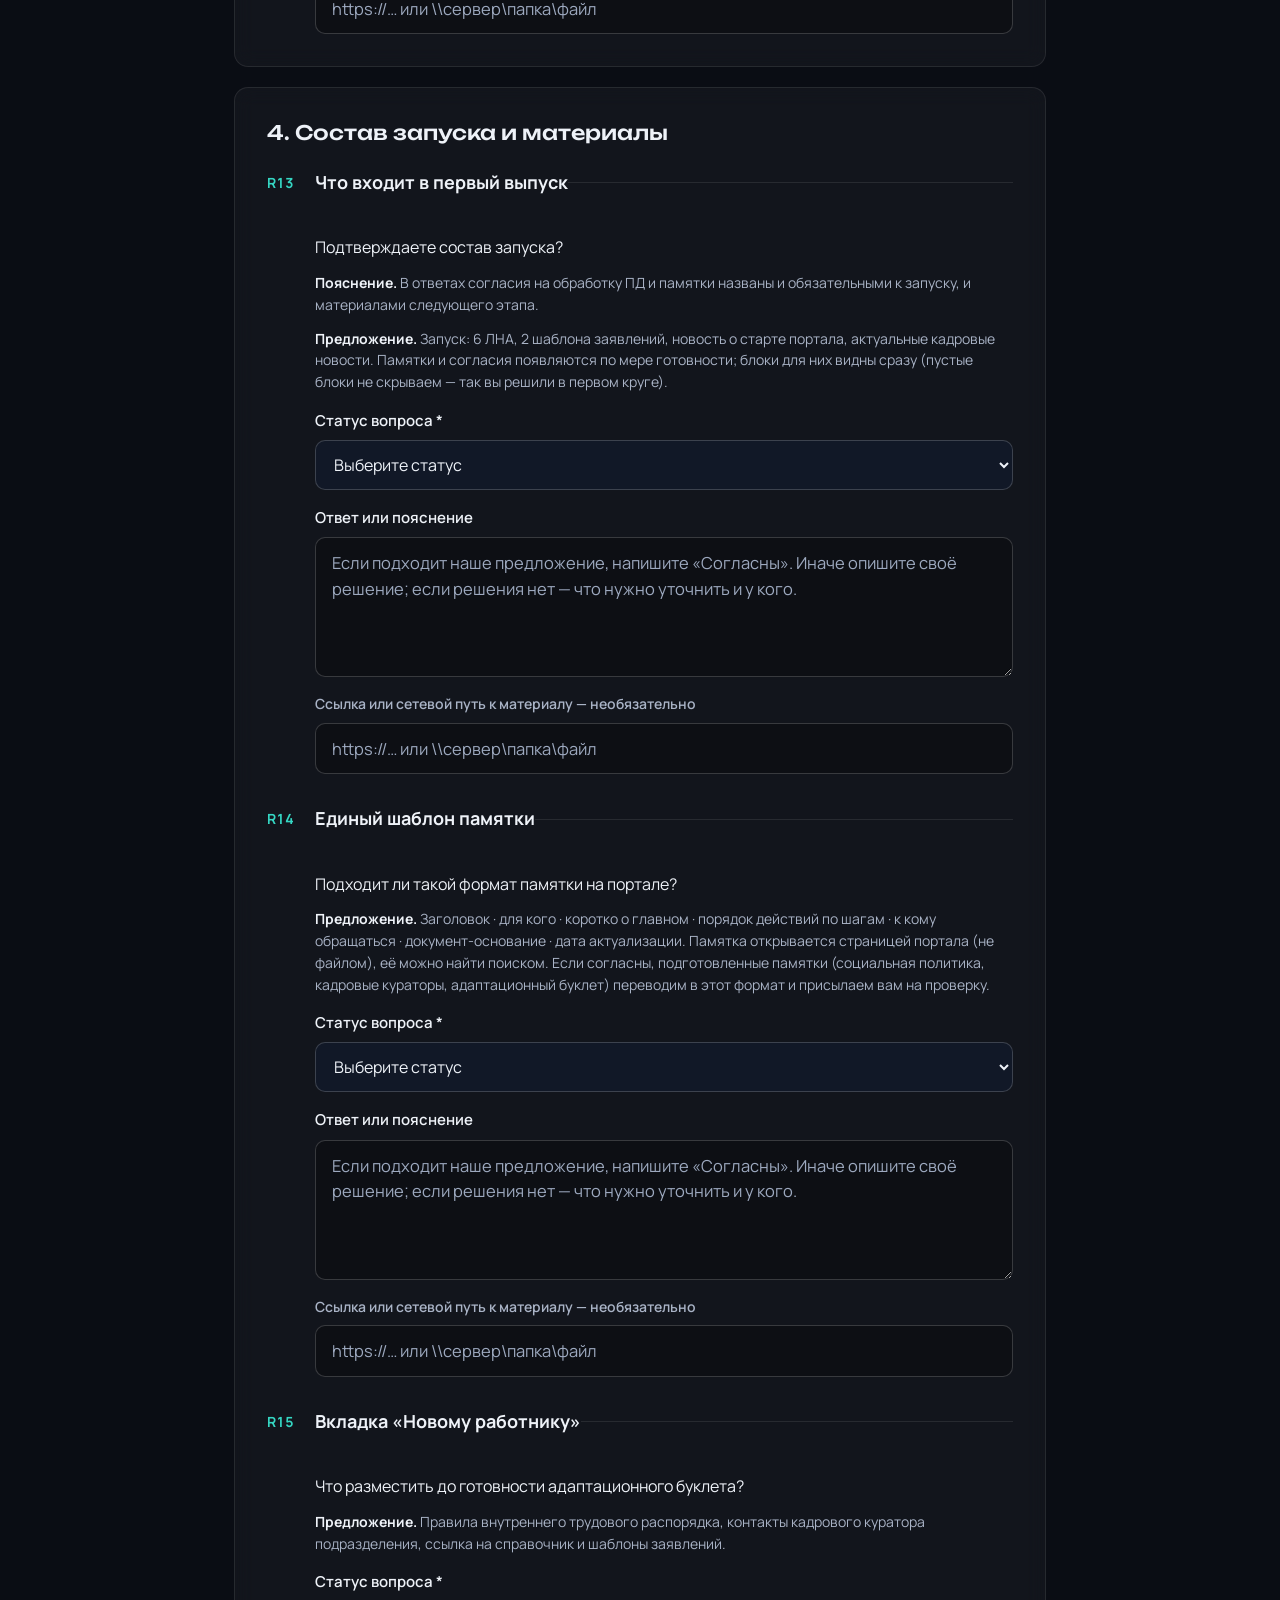
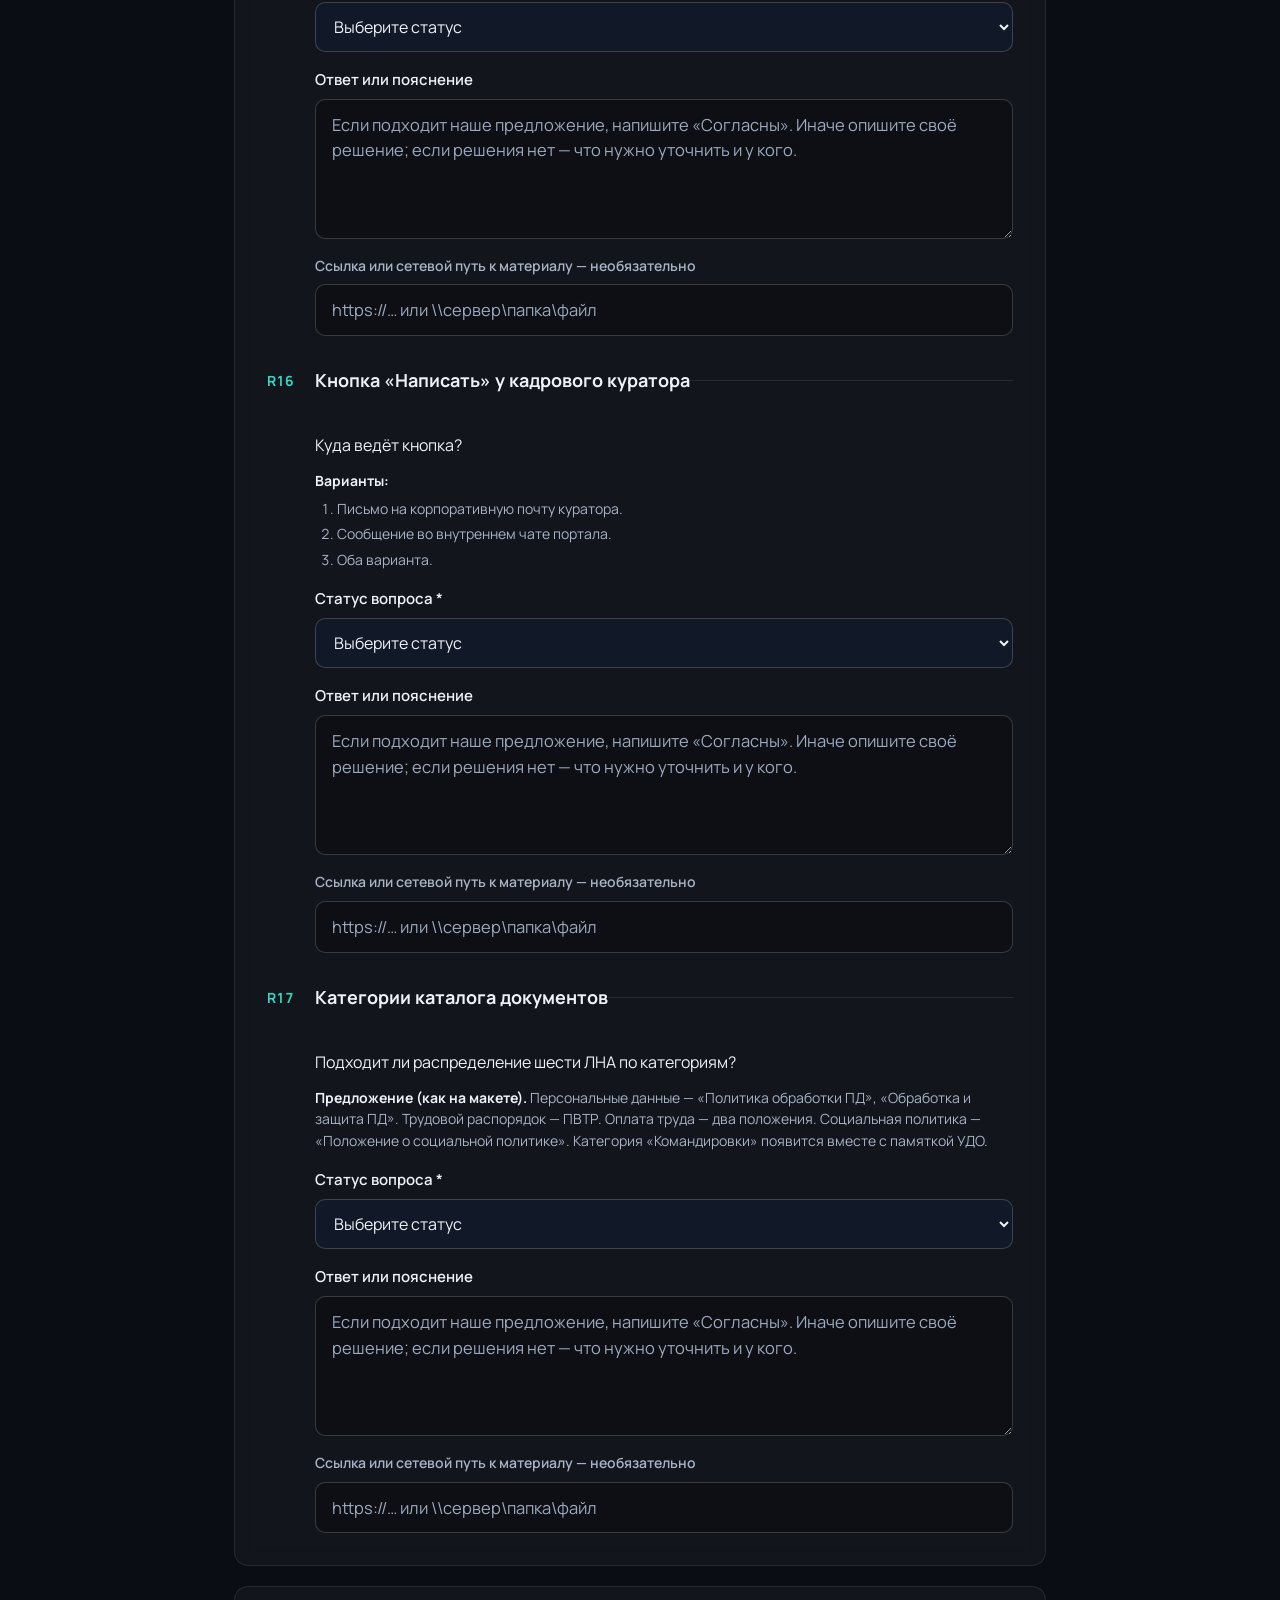
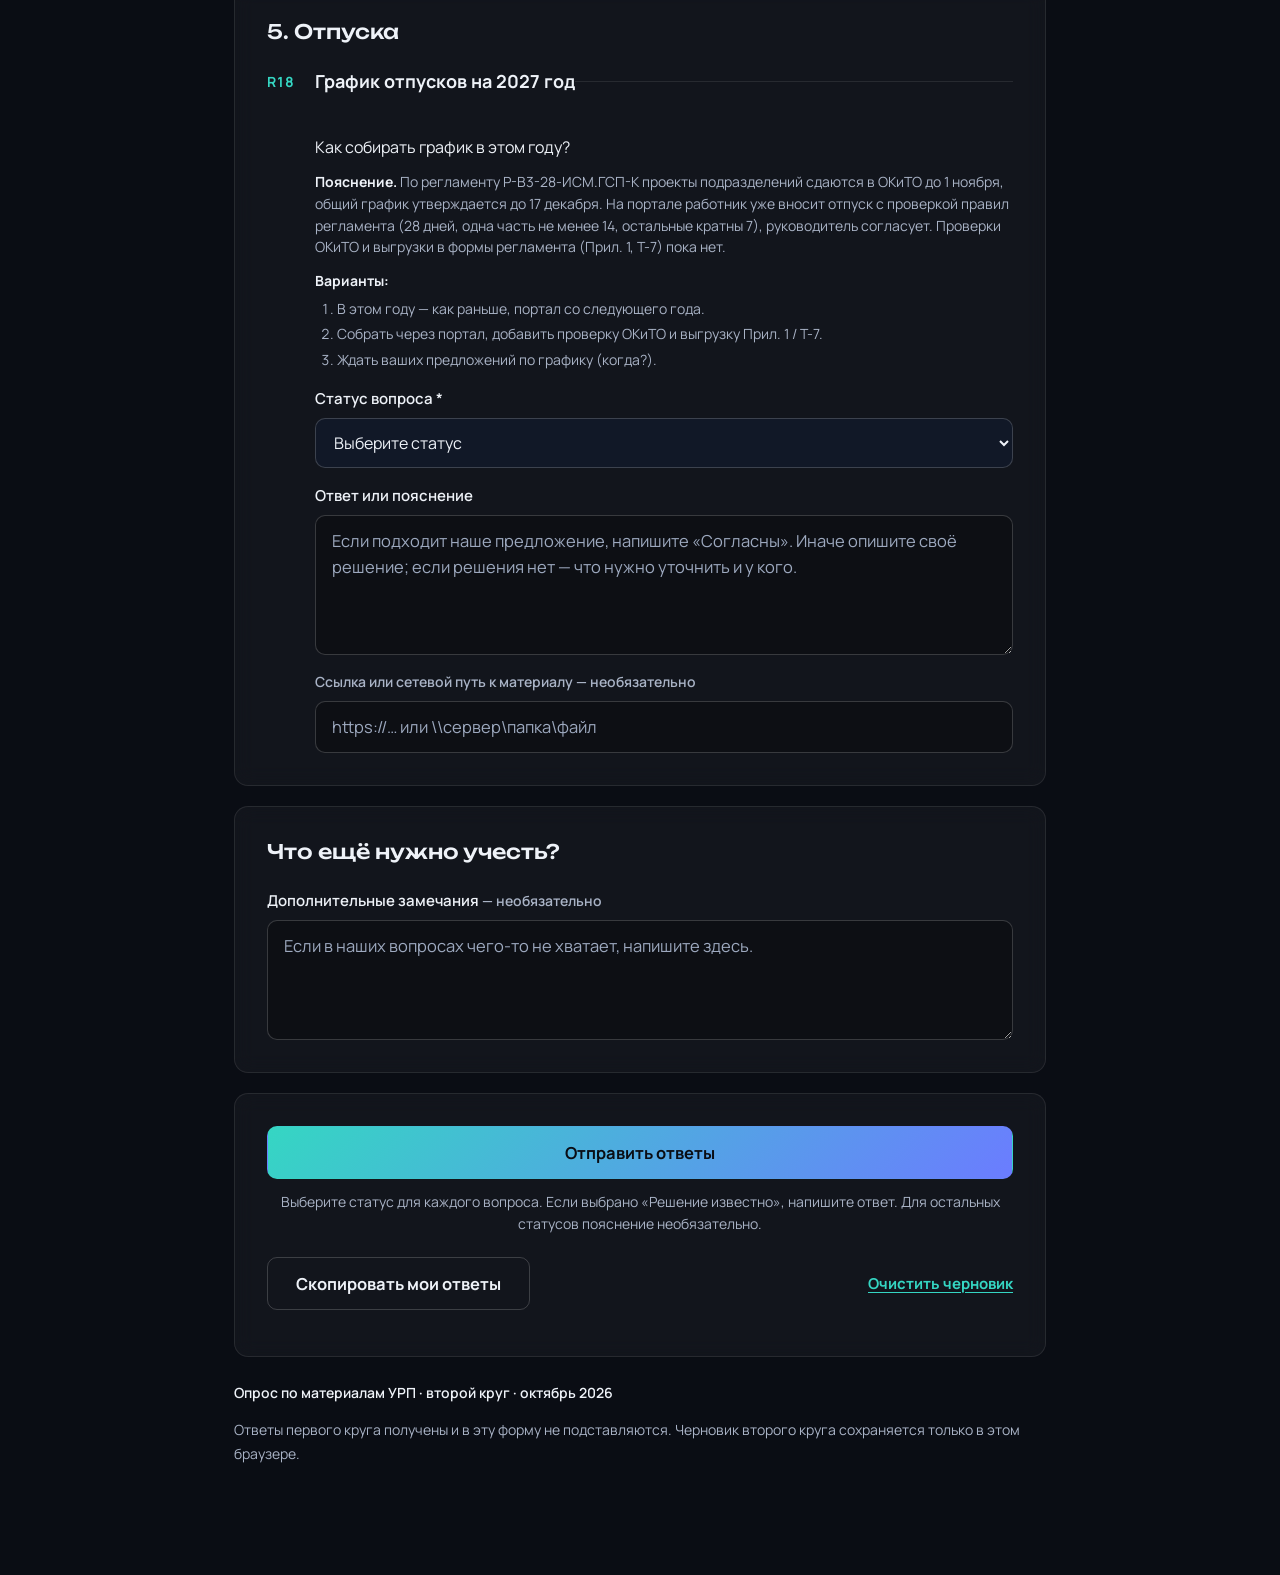
==== commit 70d23c4e: "Опрос УРП, круг 2: R04 без ФИО, уточнение R13 (2026-10-28.2) - R04 спрашивает только должности; ФИО " ====
--- a/index.html
+++ b/index.html
@@ -11,11 +11,11 @@
   <link rel="preconnect" href="https://fonts.googleapis.com">
   <link rel="preconnect" href="https://fonts.gstatic.com" crossorigin>
   <link href="https://fonts.googleapis.com/css2?family=Manrope:wght@400;500;600;700&family=Unbounded:wght@500;700&display=swap" rel="stylesheet">
-  <link rel="stylesheet" href="styles.css?v=2026-10-28.1">
-  <script defer src="config.js?v=2026-10-28.1"></script>
-  <script defer src="questions.js?v=2026-10-28.1"></script>
-  <script defer src="core.js?v=2026-10-28.1"></script>
-  <script defer src="app.js?v=2026-10-28.1"></script>
+  <link rel="stylesheet" href="styles.css?v=2026-10-28.2">
+  <script defer src="config.js?v=2026-10-28.2"></script>
+  <script defer src="questions.js?v=2026-10-28.2"></script>
+  <script defer src="core.js?v=2026-10-28.2"></script>
+  <script defer src="app.js?v=2026-10-28.2"></script>
 </head>
 <body>
   <div class="bg" aria-hidden="true"></div>
@@ -36,7 +36,7 @@
       <h2 id="how-title" class="card-title">Как заполнить</h2>
       <p>Для каждого вопроса выберите статус. Если ответ совпадает с нашим предложением, выберите «Решение известно» и напишите «Согласны»; если нет — опишите своё решение. Если решение ещё обсуждается или вопрос относится к другому подразделению, укажите это и по возможности назовите ответственного.</p>
       <p>Квадратные скобки в тексте, например [ПЗГД], отмечают то, что нужно уточнить в ответе.</p>
-      <p class="small">ЛНА — локальные нормативные акты, ПД — персональные данные. Указывайте правила, должности и ссылки; ФИО — только там, где об этом прямо спрашивает вопрос. Не прикладывайте сканы заявлений и другие персональные документы. Ответы получит организатор в отдельной Google-таблице; на этой странице они не публикуются.</p>
+      <p class="small">ЛНА — локальные нормативные акты, ПД — персональные данные. Указывайте правила, должности и ссылки. ФИО и другие персональные данные в ответах не указывайте. Не прикладывайте сканы заявлений и другие персональные документы. Ответы получит организатор в отдельной Google-таблице; на этой странице они не публикуются.</p>
     </section>
     <div class="progress-card">
       <div class="progress-label"><span class="counter" id="counter">Отмечено 0 из 18</span><span id="draft-state" class="small" role="status">Черновик сохраняется в этом браузере</span></div>
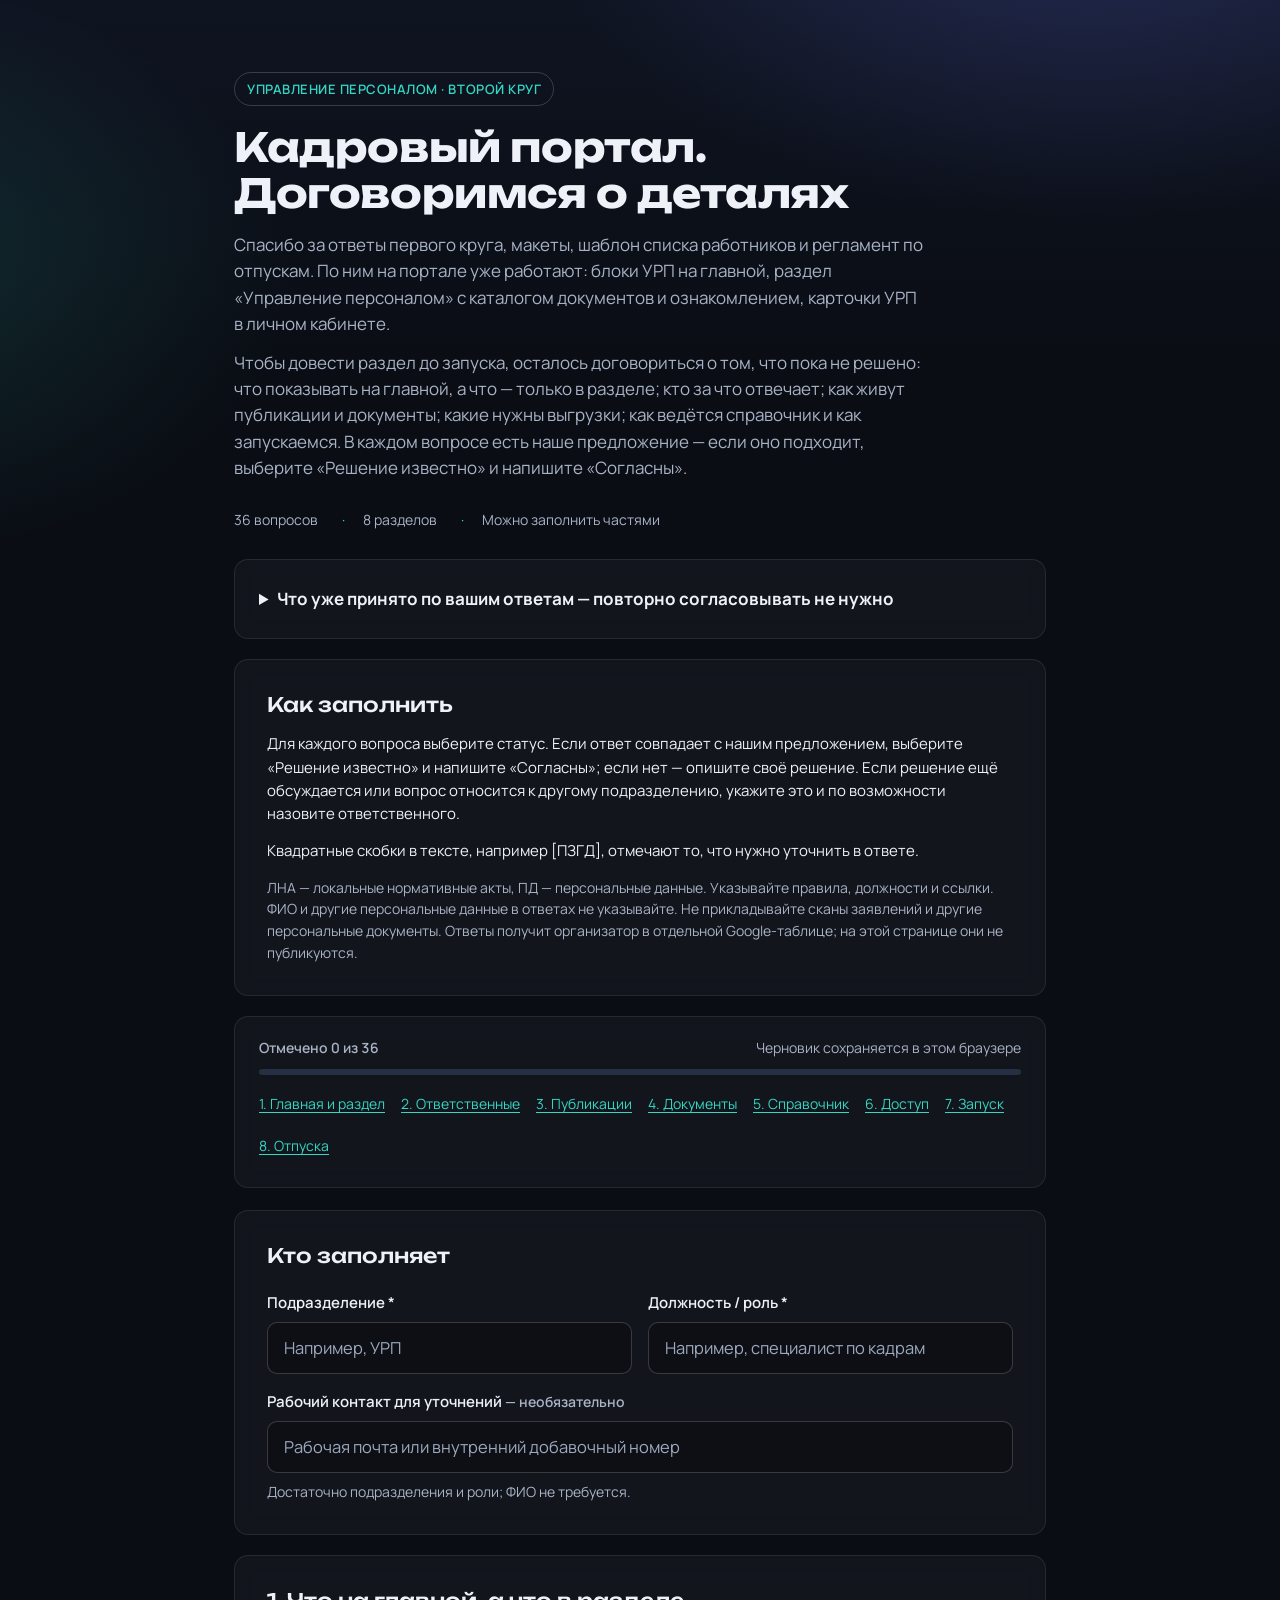
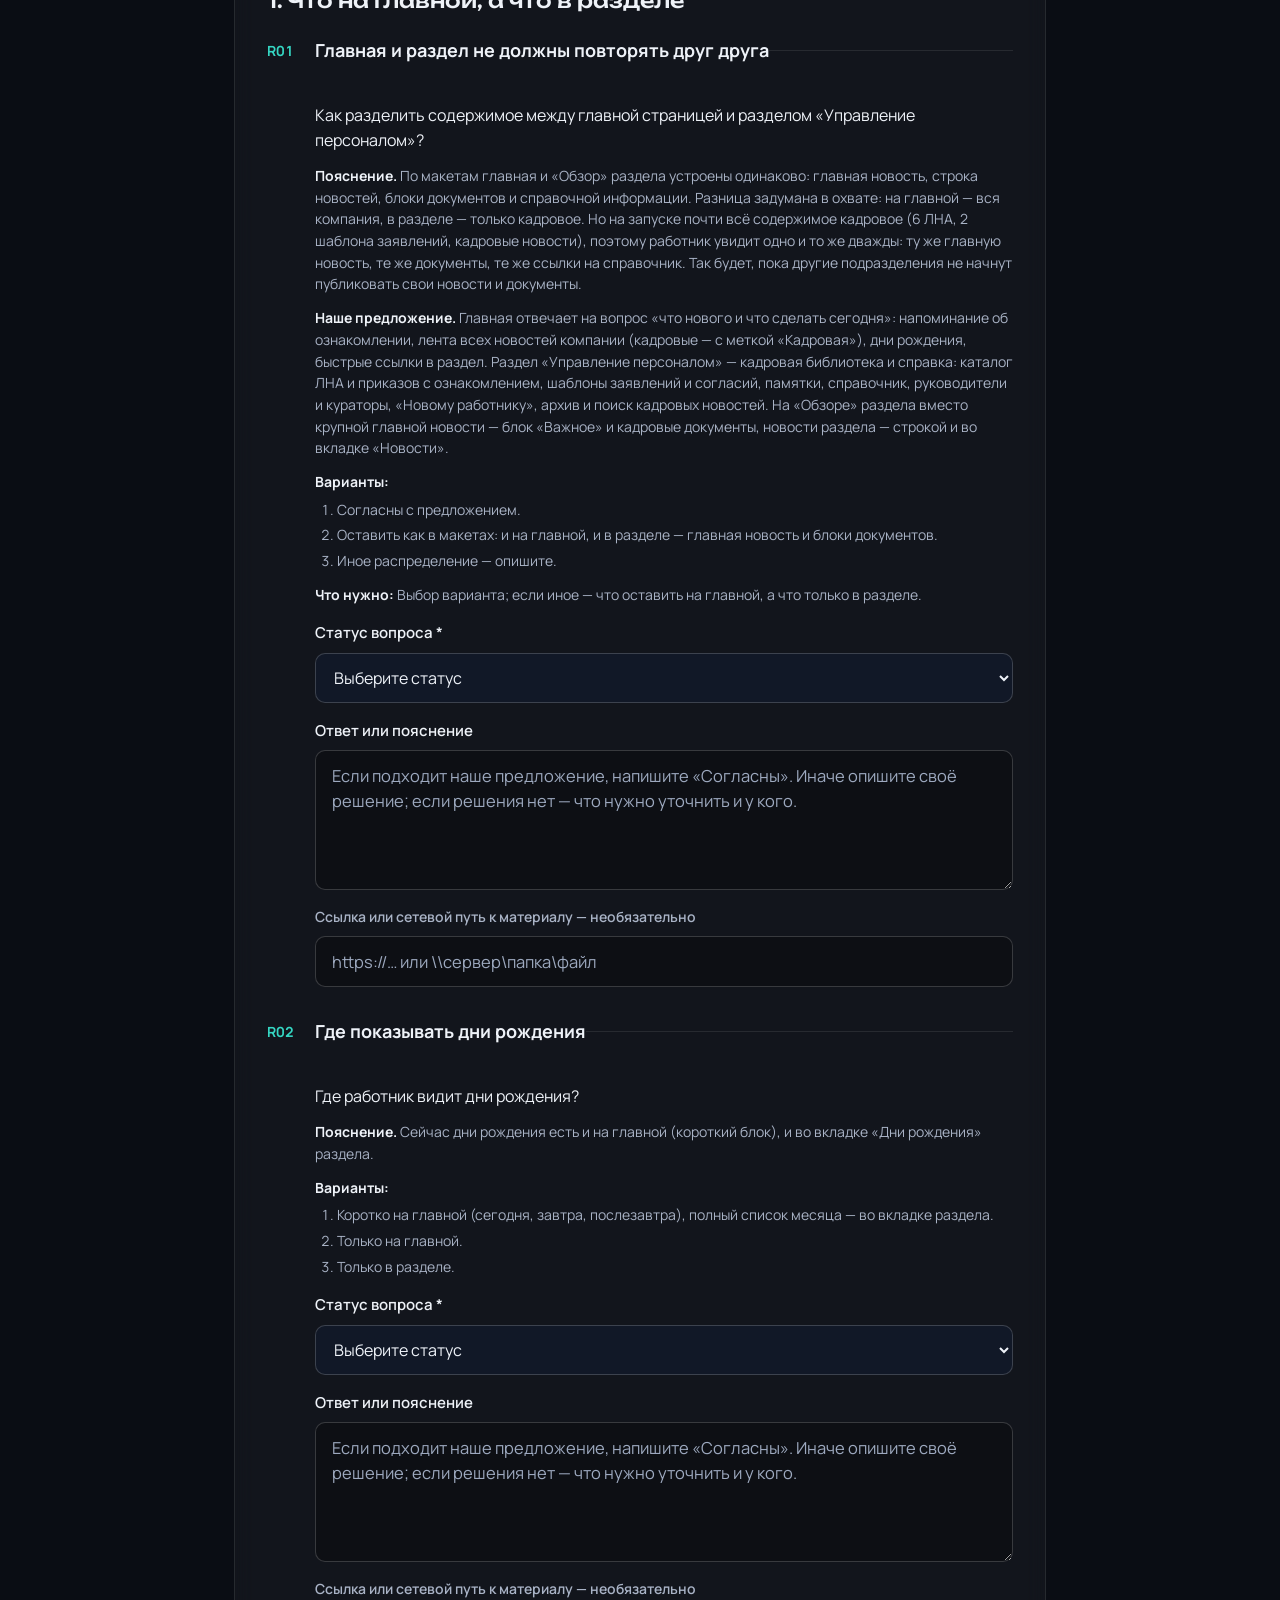
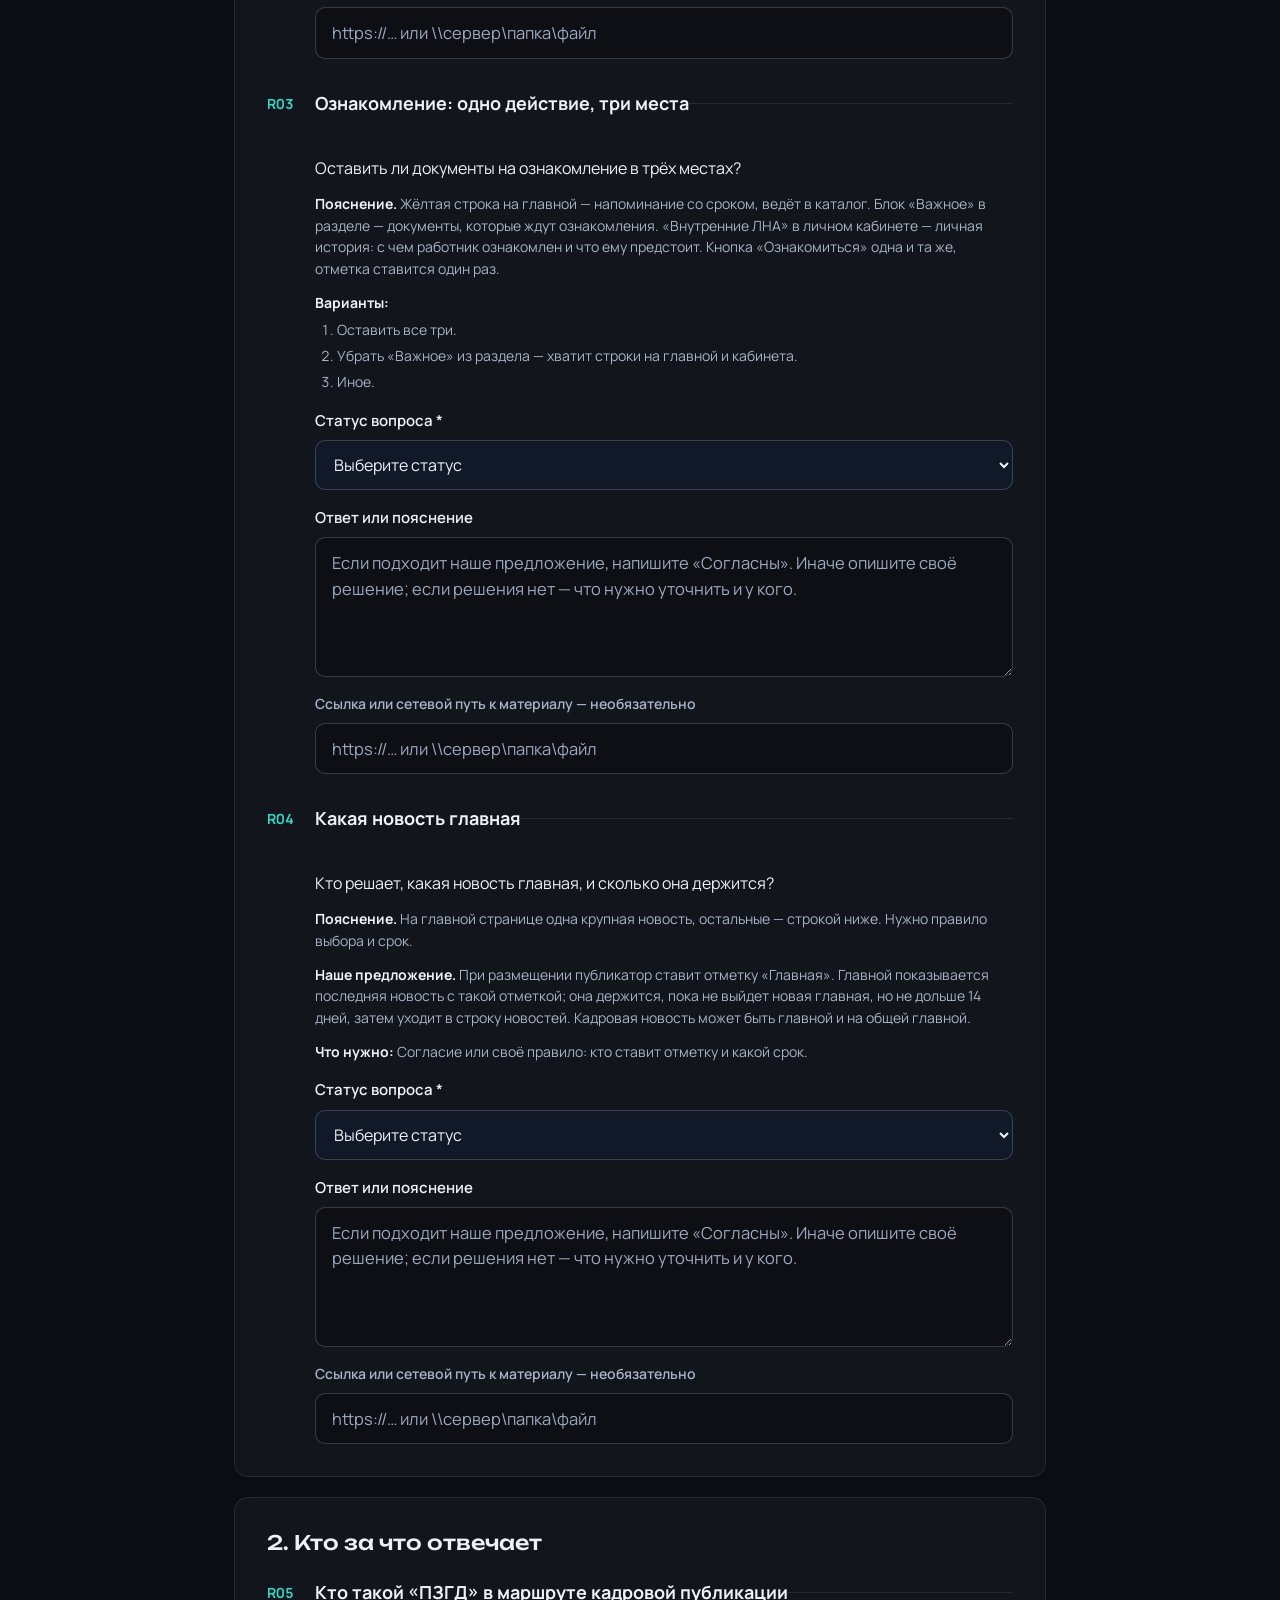
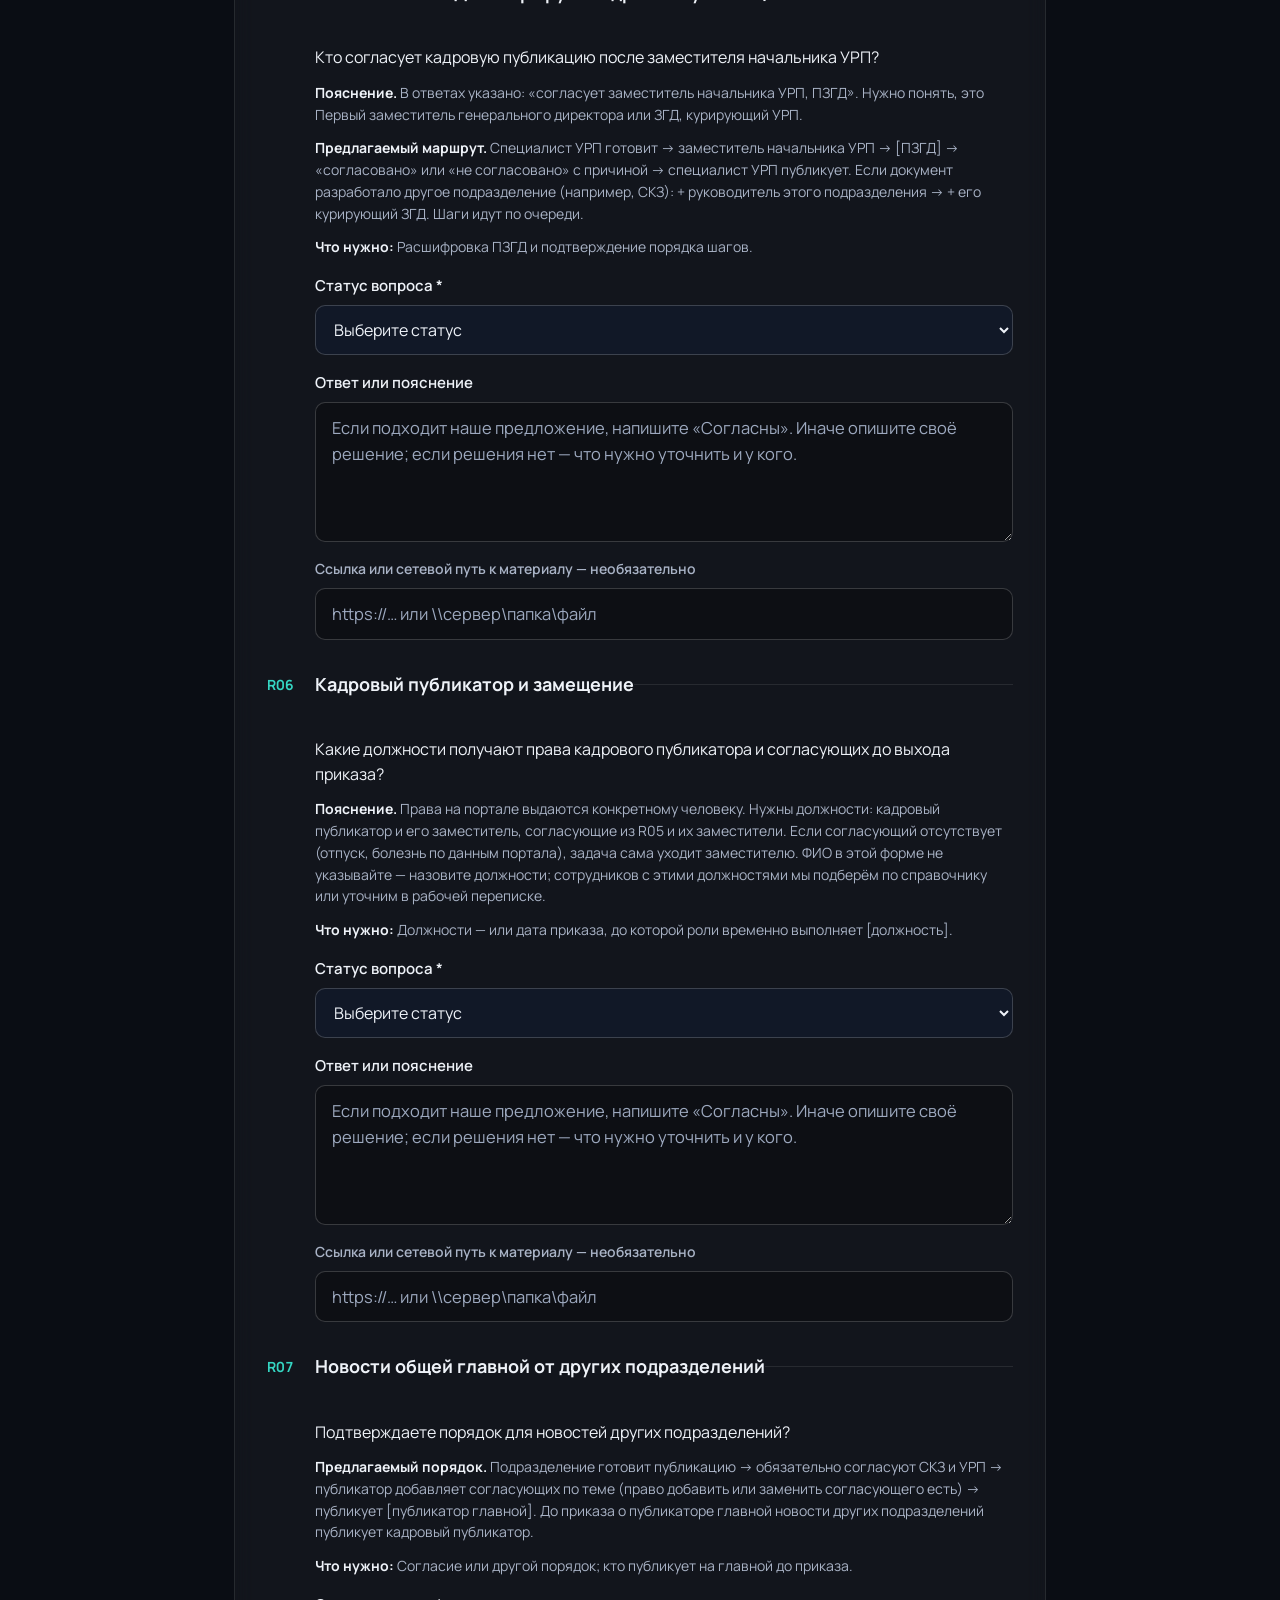
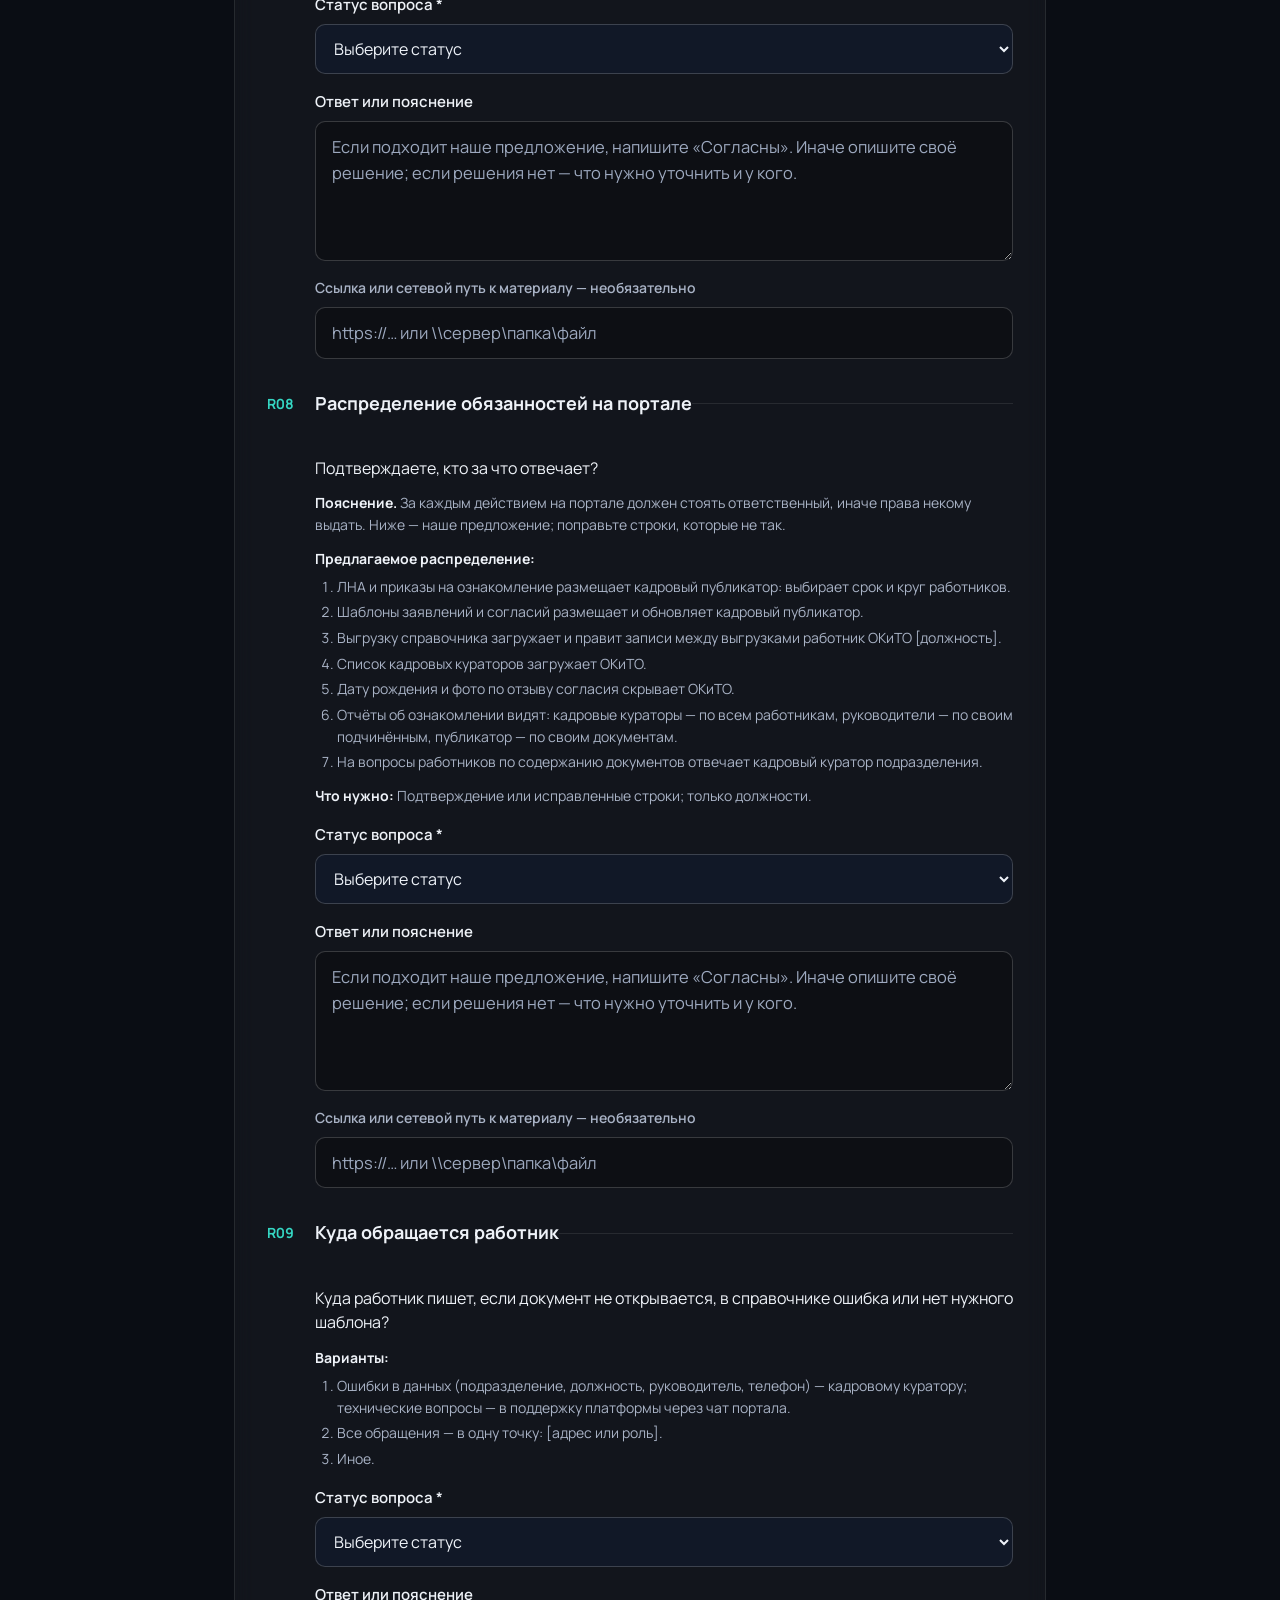
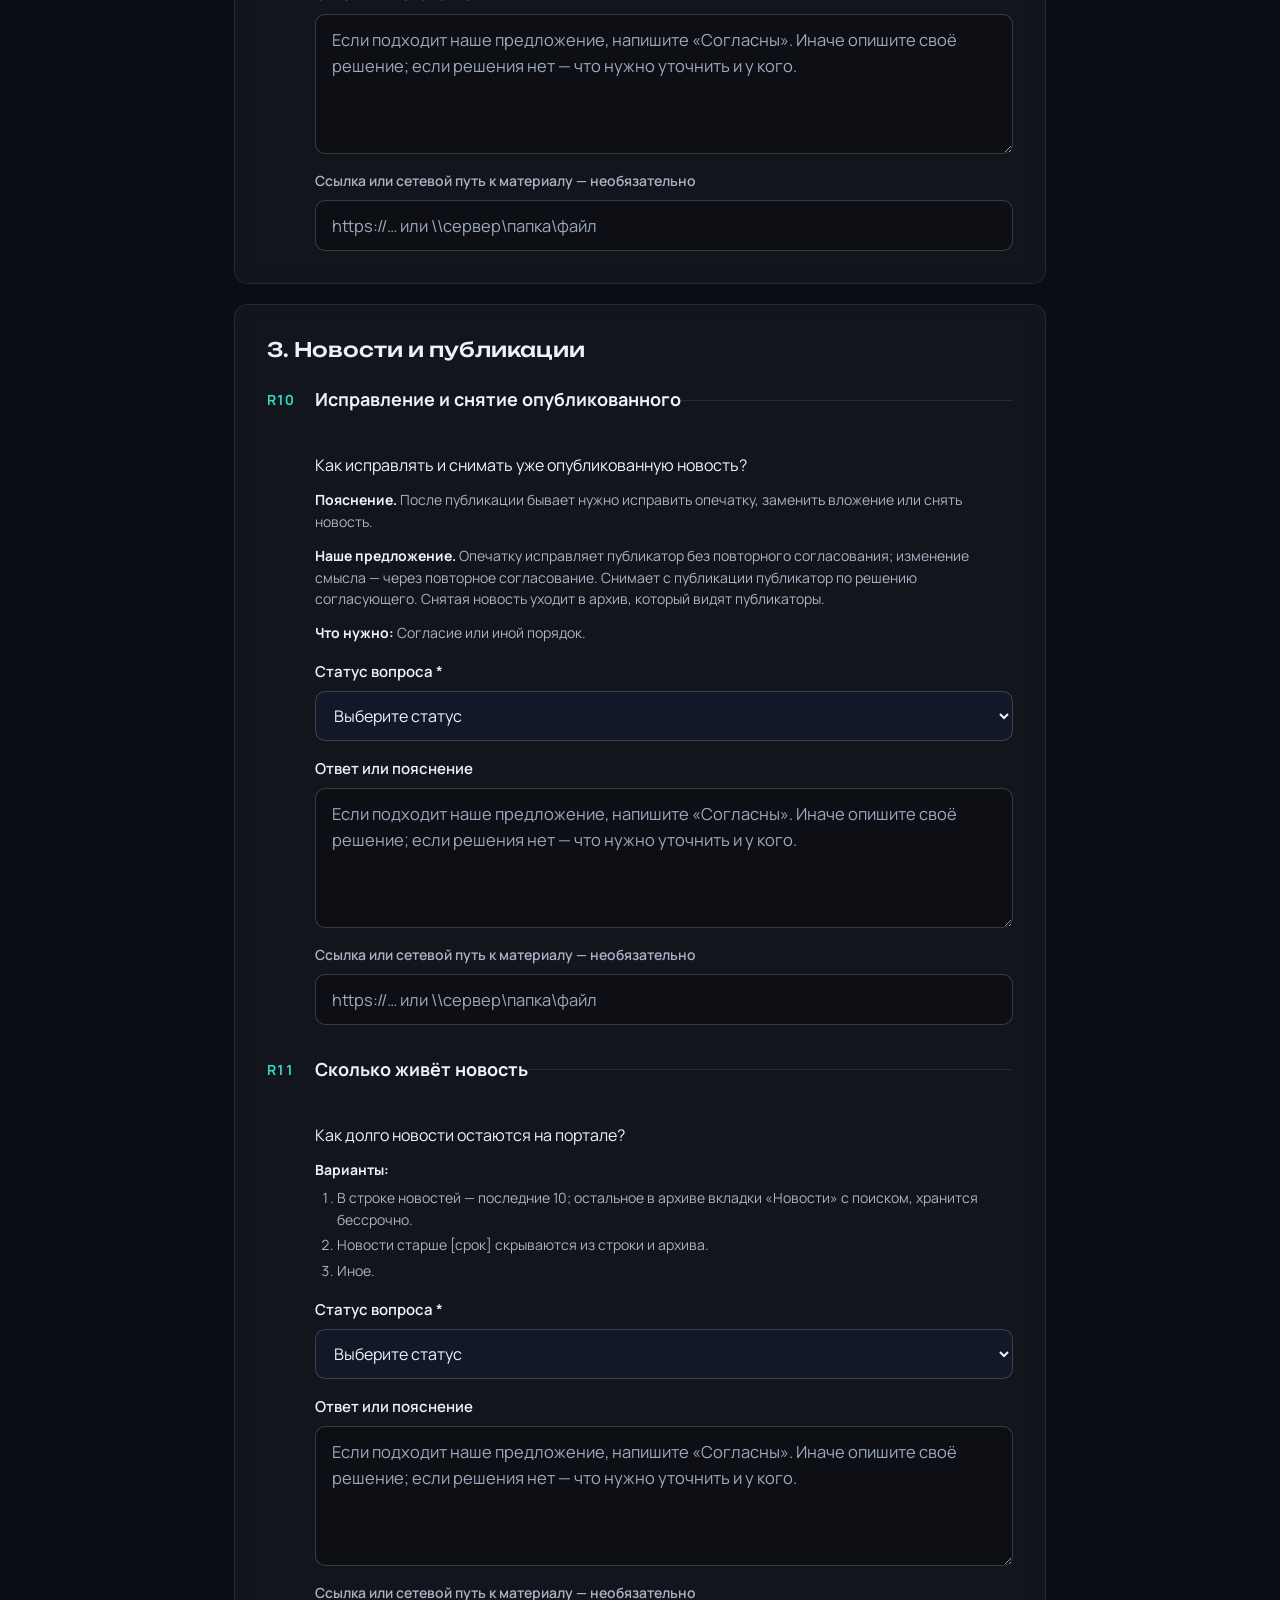
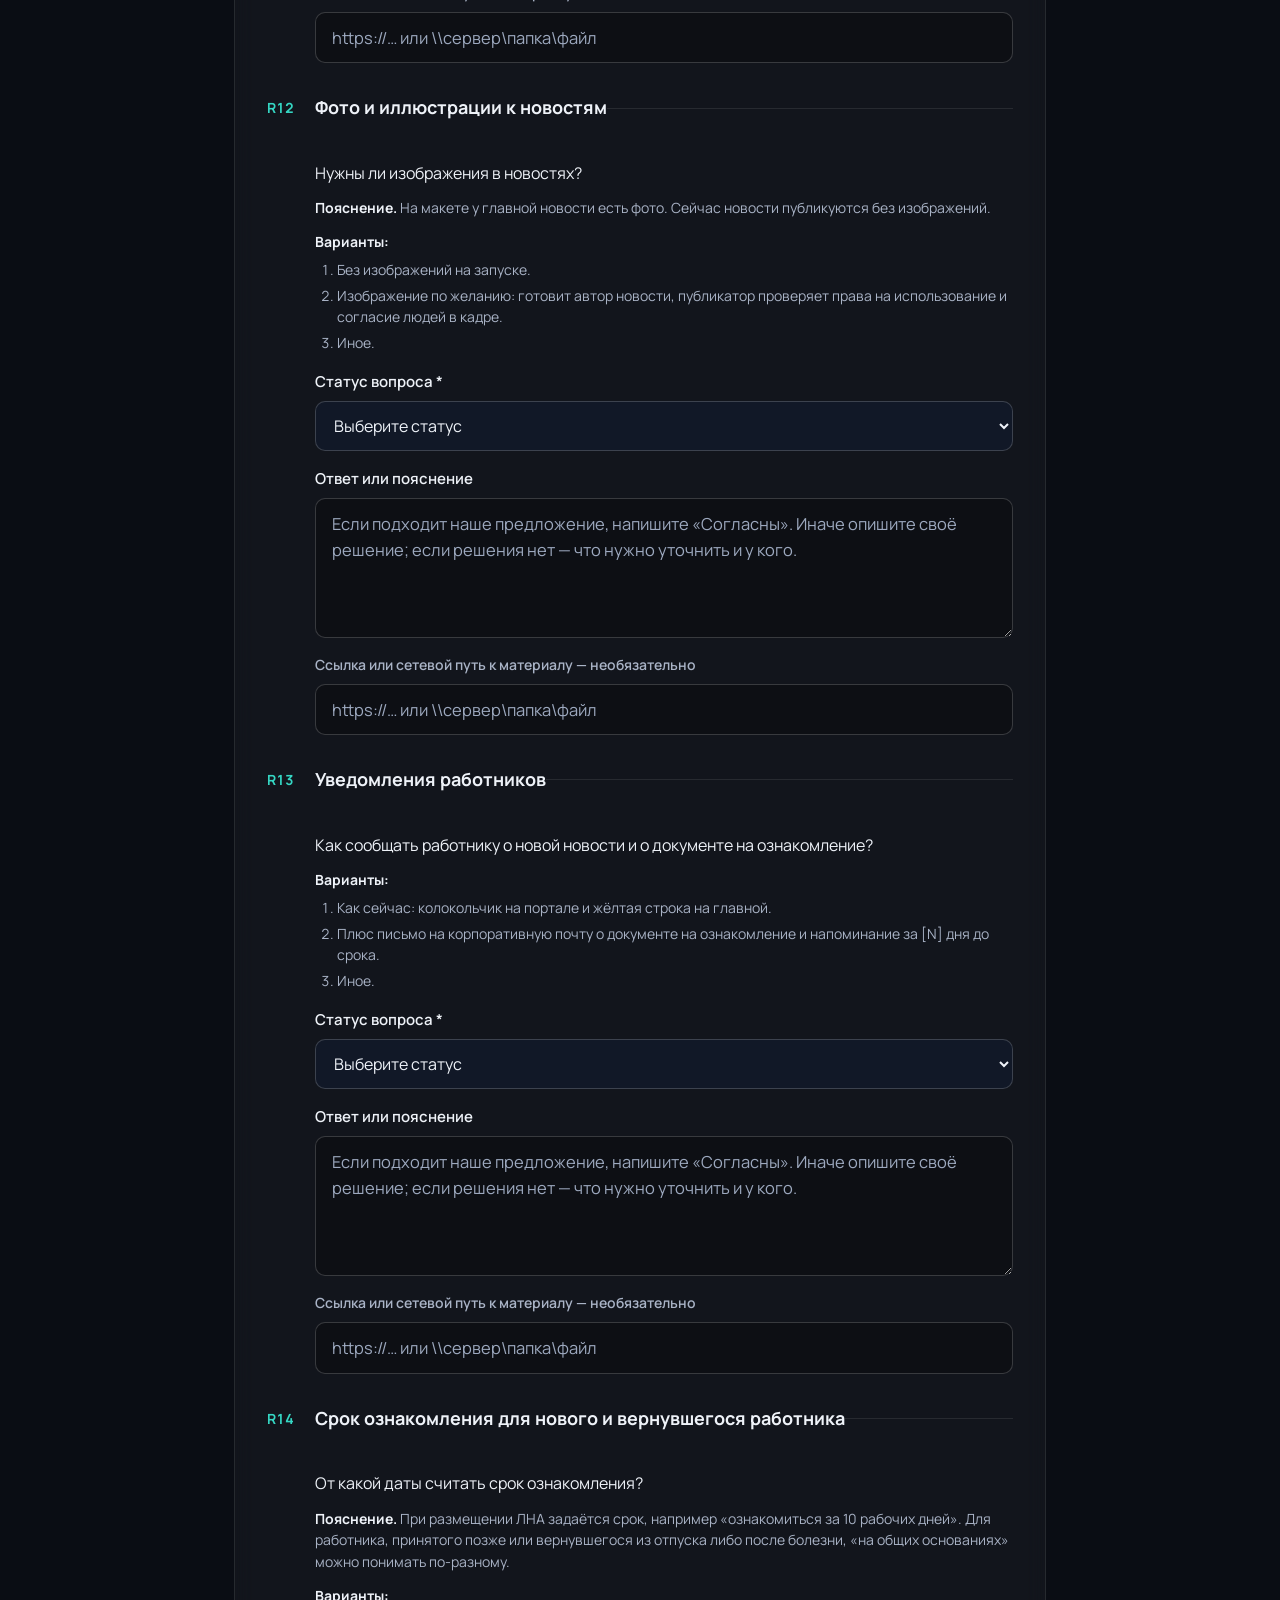
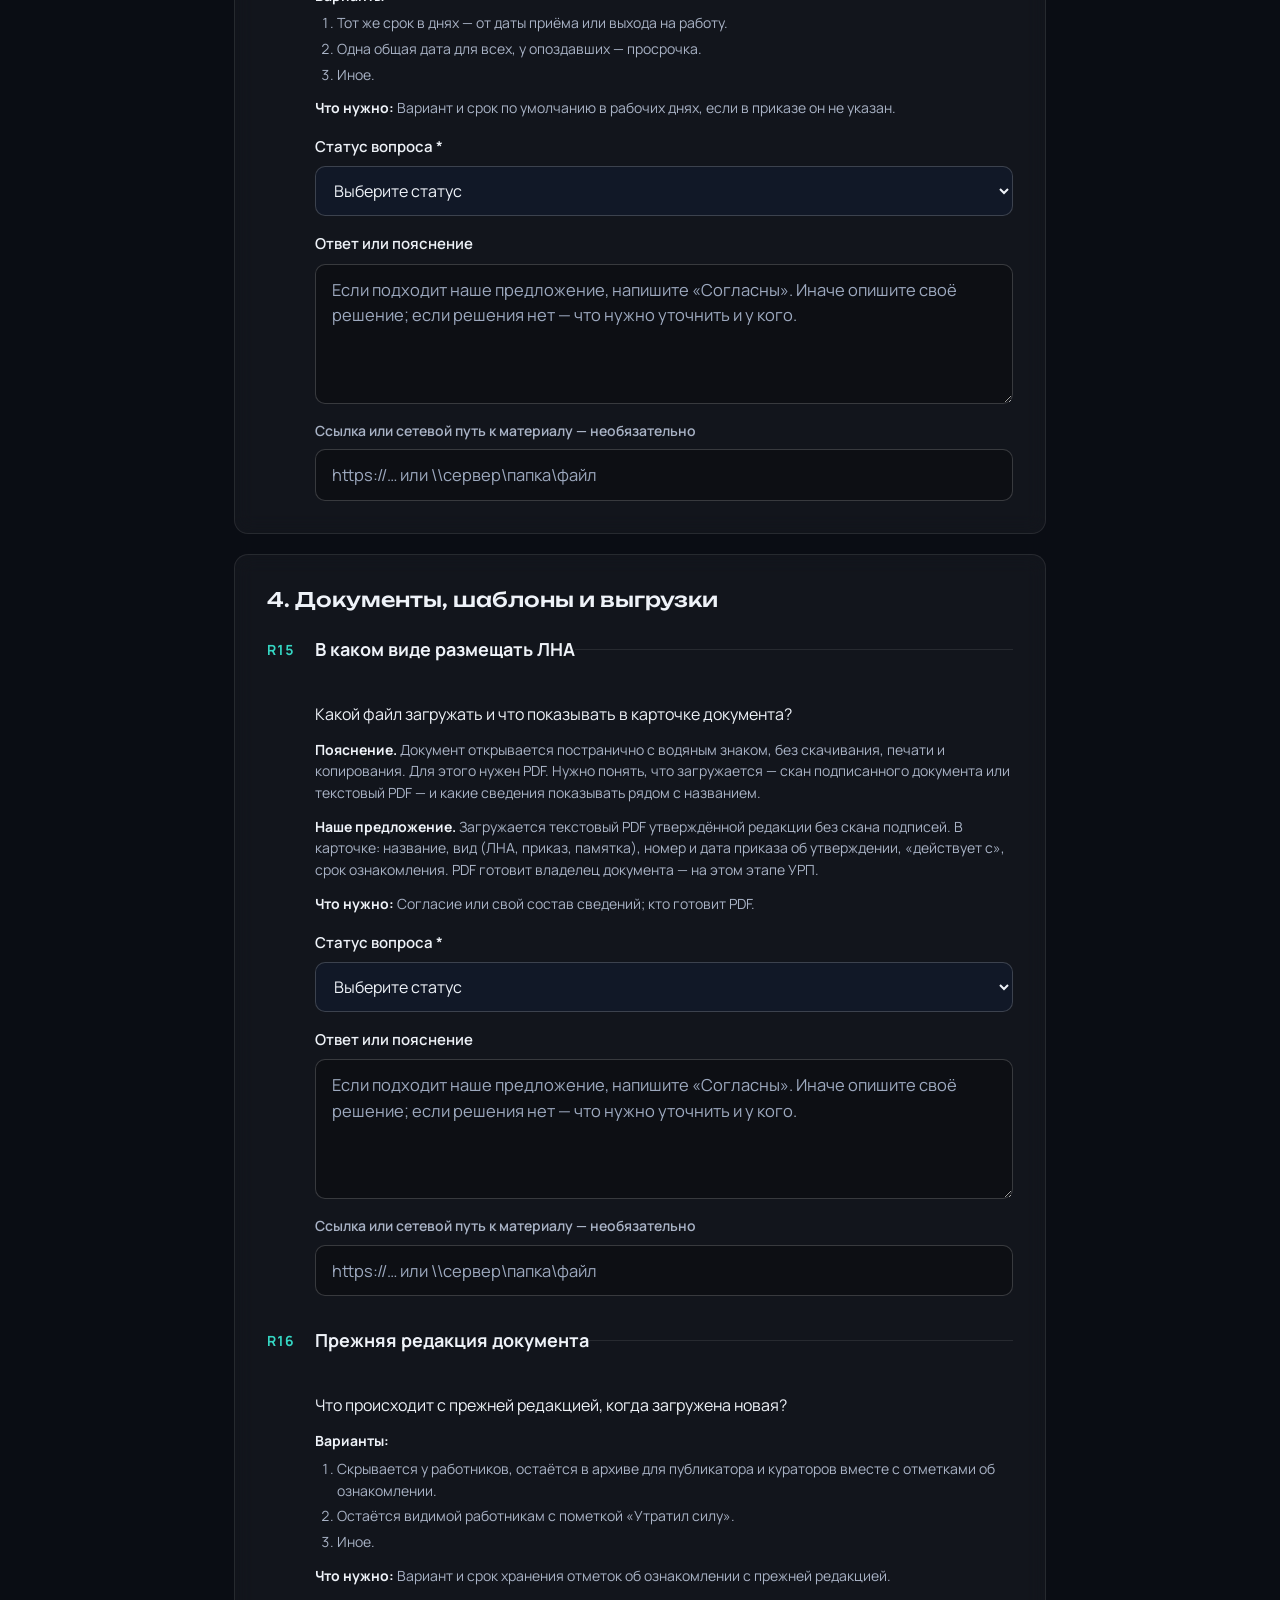
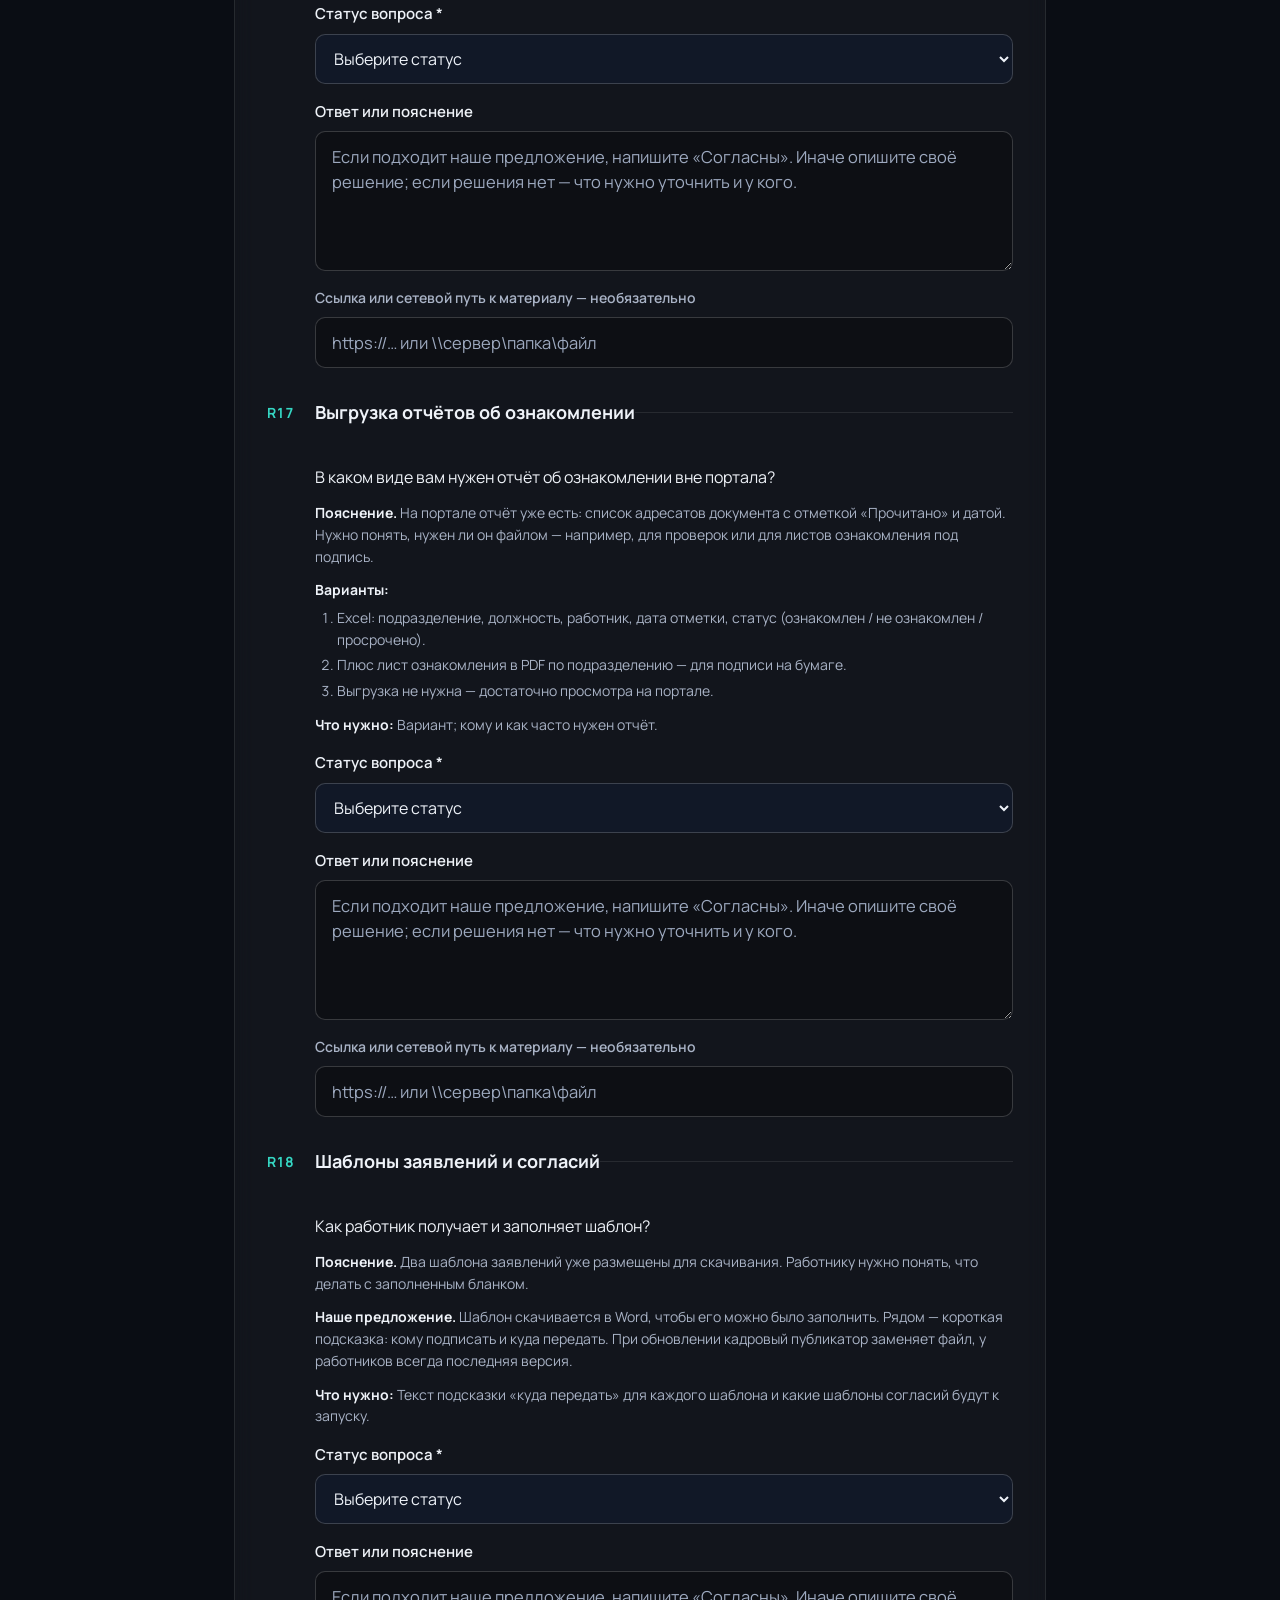
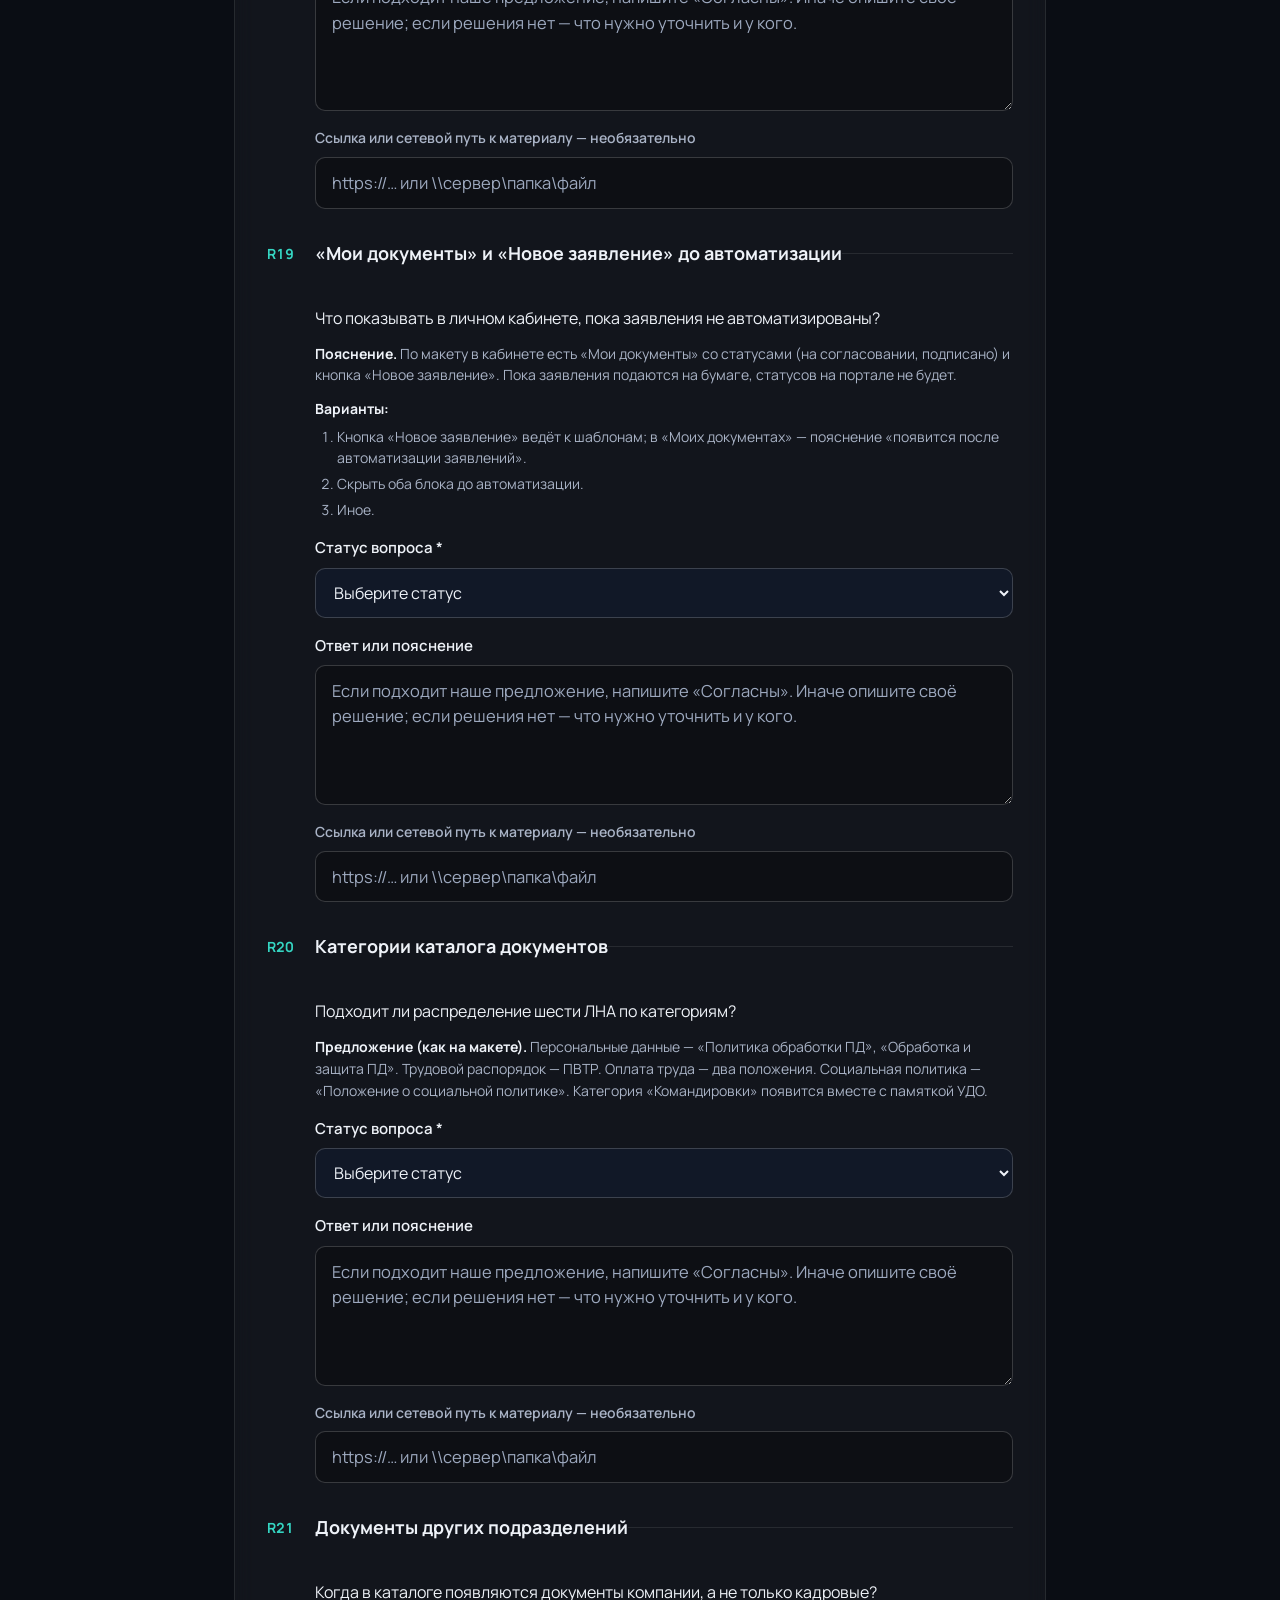
==== commit 6e0fc493: "Опрос УРП, круг 2: полная редакция R01–R36 36 вопросов в восьми разделах: главная и раздел, ответств" ====
--- a/index.html
+++ b/index.html
@@ -11,11 +11,11 @@
   <link rel="preconnect" href="https://fonts.googleapis.com">
   <link rel="preconnect" href="https://fonts.gstatic.com" crossorigin>
   <link href="https://fonts.googleapis.com/css2?family=Manrope:wght@400;500;600;700&family=Unbounded:wght@500;700&display=swap" rel="stylesheet">
-  <link rel="stylesheet" href="styles.css?v=2026-10-28.2">
-  <script defer src="config.js?v=2026-10-28.2"></script>
-  <script defer src="questions.js?v=2026-10-28.2"></script>
-  <script defer src="core.js?v=2026-10-28.2"></script>
-  <script defer src="app.js?v=2026-10-28.2"></script>
+  <link rel="stylesheet" href="styles.css?v=2026-11-06.1">
+  <script defer src="config.js?v=2026-11-06.1"></script>
+  <script defer src="questions.js?v=2026-11-06.1"></script>
+  <script defer src="core.js?v=2026-11-06.1"></script>
+  <script defer src="app.js?v=2026-11-06.1"></script>
 </head>
 <body>
   <div class="bg" aria-hidden="true"></div>
@@ -25,7 +25,7 @@
       <p class="hero-kicker">Управление персоналом · второй круг</p>
       <h1 class="title">Кадровый портал.<br>Договоримся о деталях</h1>
       <div class="sub intro" id="intro"></div>
-      <div class="hero-meta"><span>18 вопросов</span><span>5 разделов</span><span>Можно заполнить частями</span></div>
+      <div class="hero-meta"><span>36 вопросов</span><span>8 разделов</span><span>Можно заполнить частями</span></div>
     </header>
     <noscript><p class="notice">Для заполнения и сохранения ответов включите JavaScript в браузере.</p></noscript>
     <details class="accepted card">
@@ -39,8 +39,8 @@
       <p class="small">ЛНА — локальные нормативные акты, ПД — персональные данные. Указывайте правила, должности и ссылки. ФИО и другие персональные данные в ответах не указывайте. Не прикладывайте сканы заявлений и другие персональные документы. Ответы получит организатор в отдельной Google-таблице; на этой странице они не публикуются.</p>
     </section>
     <div class="progress-card">
-      <div class="progress-label"><span class="counter" id="counter">Отмечено 0 из 18</span><span id="draft-state" class="small" role="status">Черновик сохраняется в этом браузере</span></div>
-      <progress id="progress" max="18" value="0" aria-label="Заполненные вопросы"></progress>
+      <div class="progress-label"><span class="counter" id="counter">Отмечено 0 из 36</span><span id="draft-state" class="small" role="status">Черновик сохраняется в этом браузере</span></div>
+      <progress id="progress" max="36" value="0" aria-label="Заполненные вопросы"></progress>
       <nav id="section-nav" aria-label="Разделы опроса"></nav>
     </div>
     <form id="survey" class="form" novalidate>
@@ -78,7 +78,7 @@
       <p>Ответы записаны в таблицу организатора. Они помогут завершить требования и приступить к реализации кадрового портала.</p>
       <p id="receipt" class="small"></p><button id="new-response" type="button" class="btn secondary">Заполнить ещё раз</button>
     </section>
-    <footer class="footer"><p>Опрос по материалам УРП · второй круг · октябрь 2026</p><p>Ответы первого круга получены и в эту форму не подставляются. Черновик второго круга сохраняется только в этом браузере.</p></footer>
+    <footer class="footer"><p>Опрос по материалам УРП · второй круг, полная редакция · ноябрь 2026</p><p>Ответы первого круга получены и в эту форму не подставляются. Черновик сохраняется только в этом браузере.</p></footer>
   </main>
 </body>
 </html>
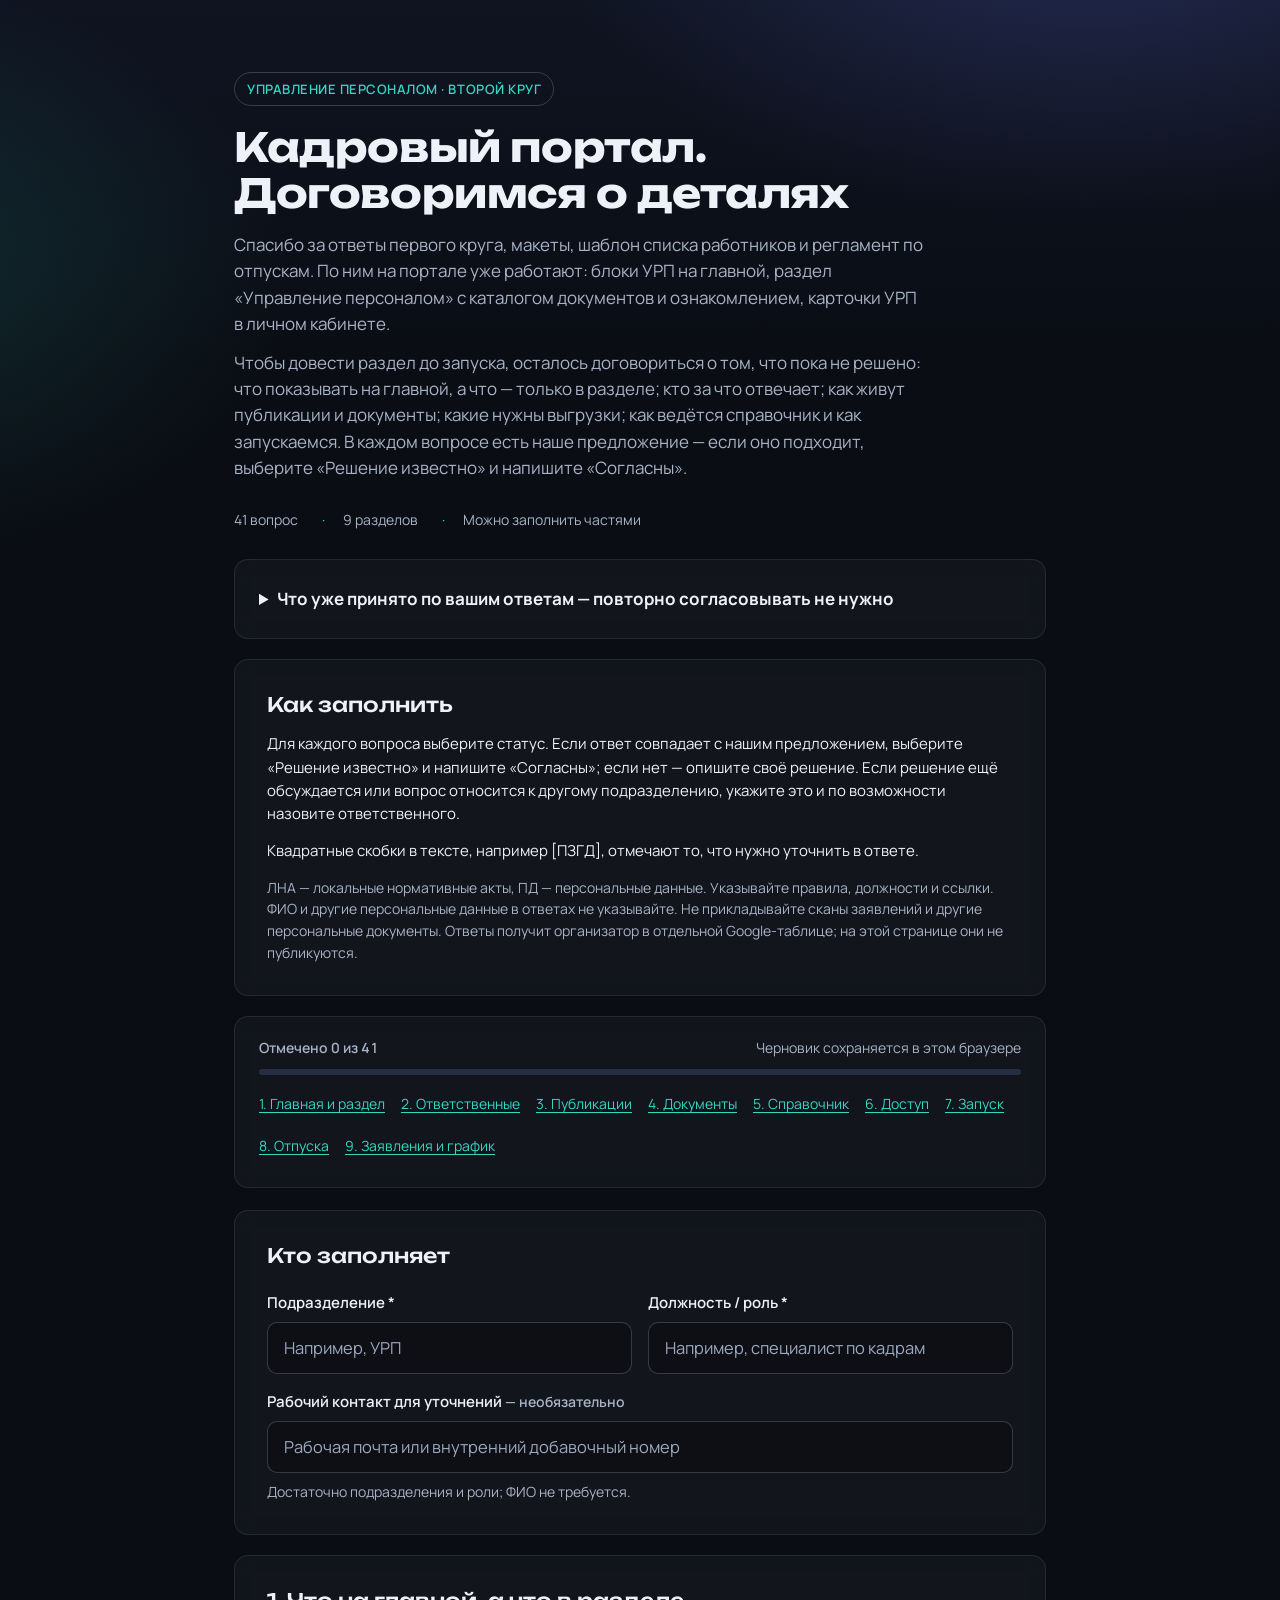
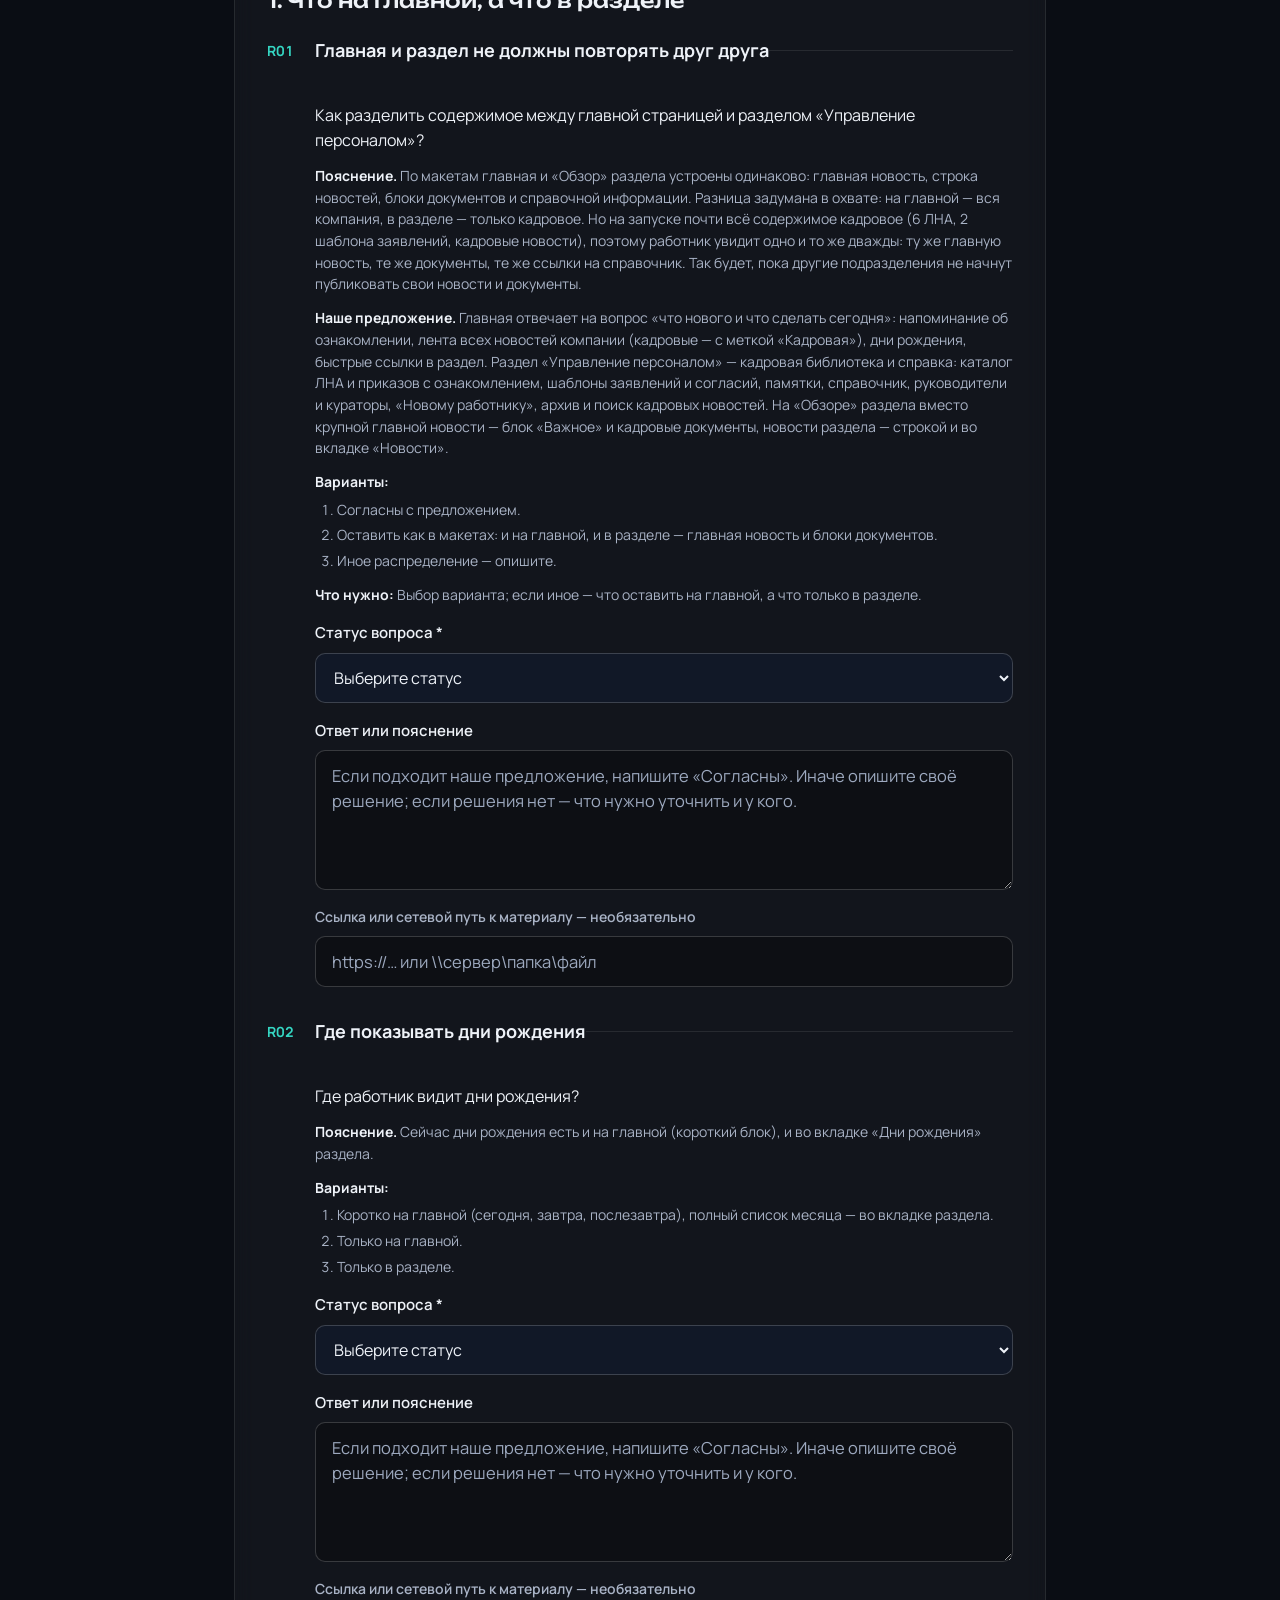
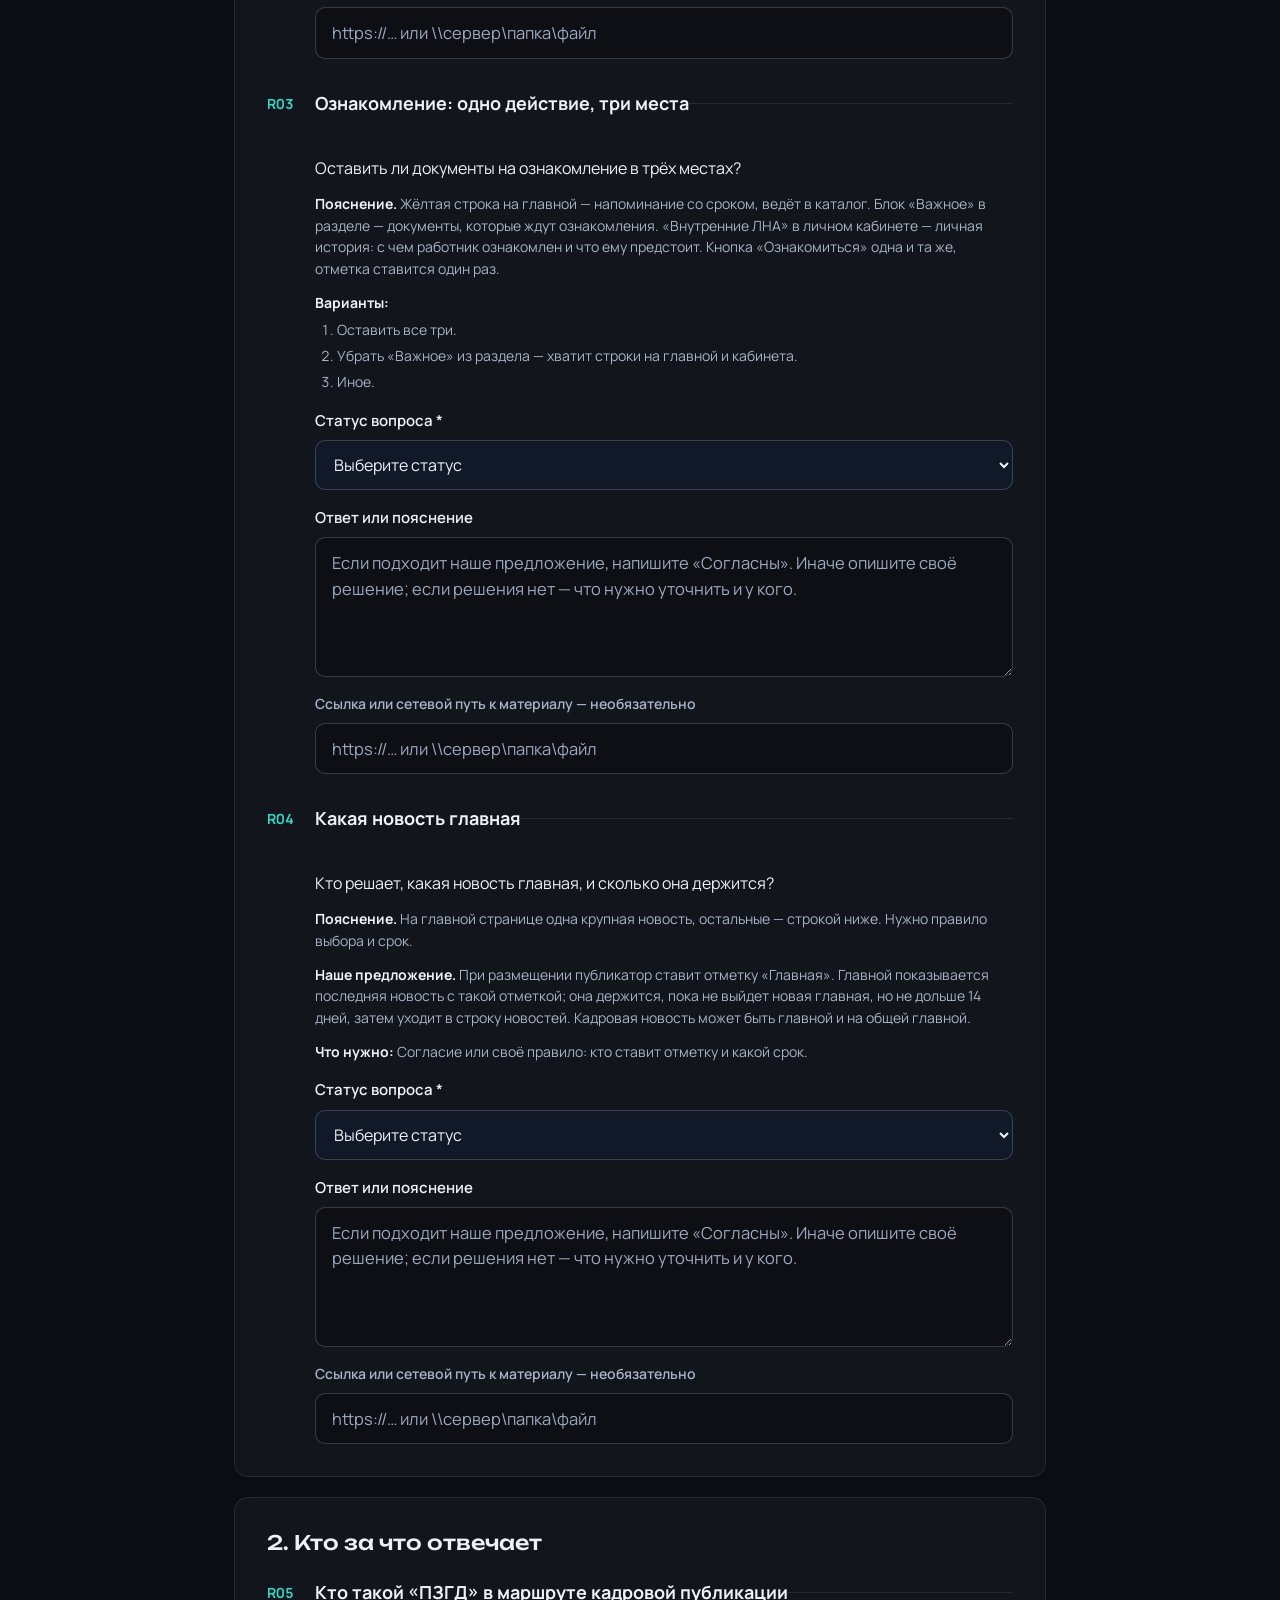
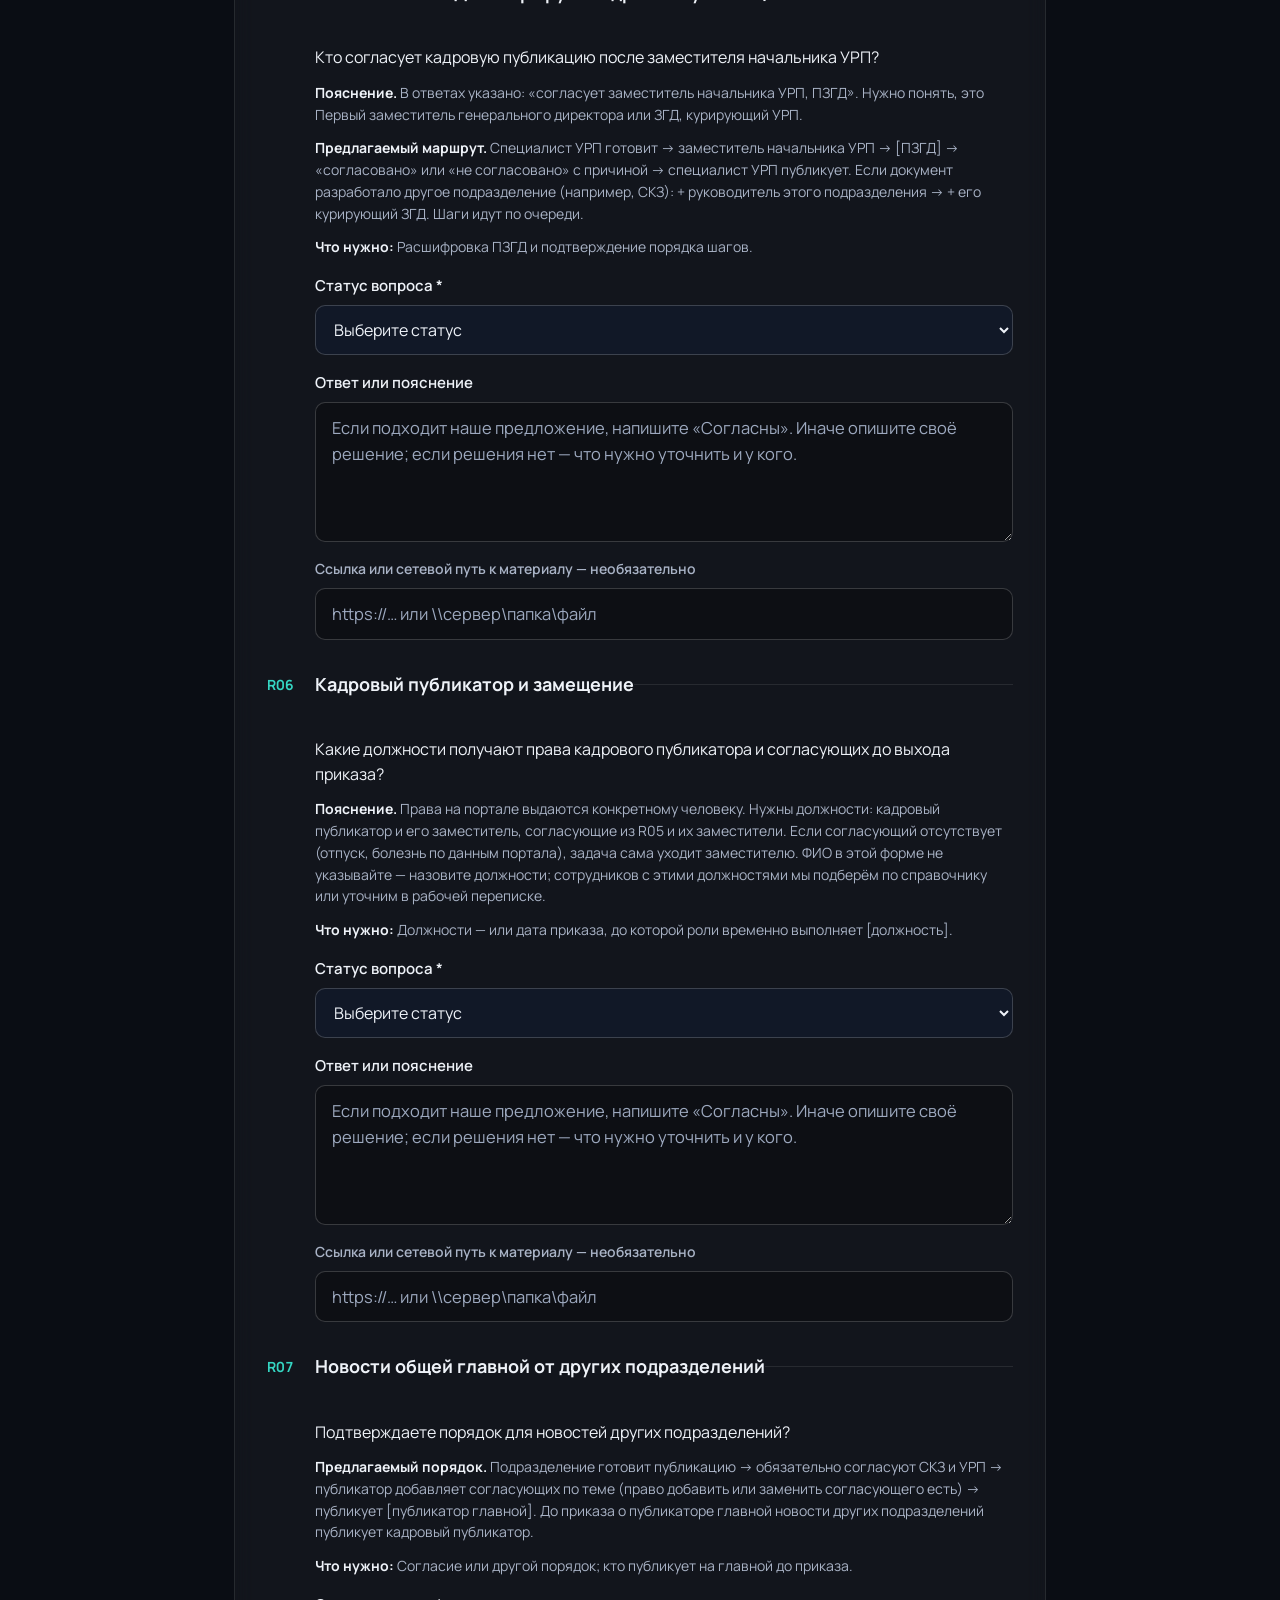
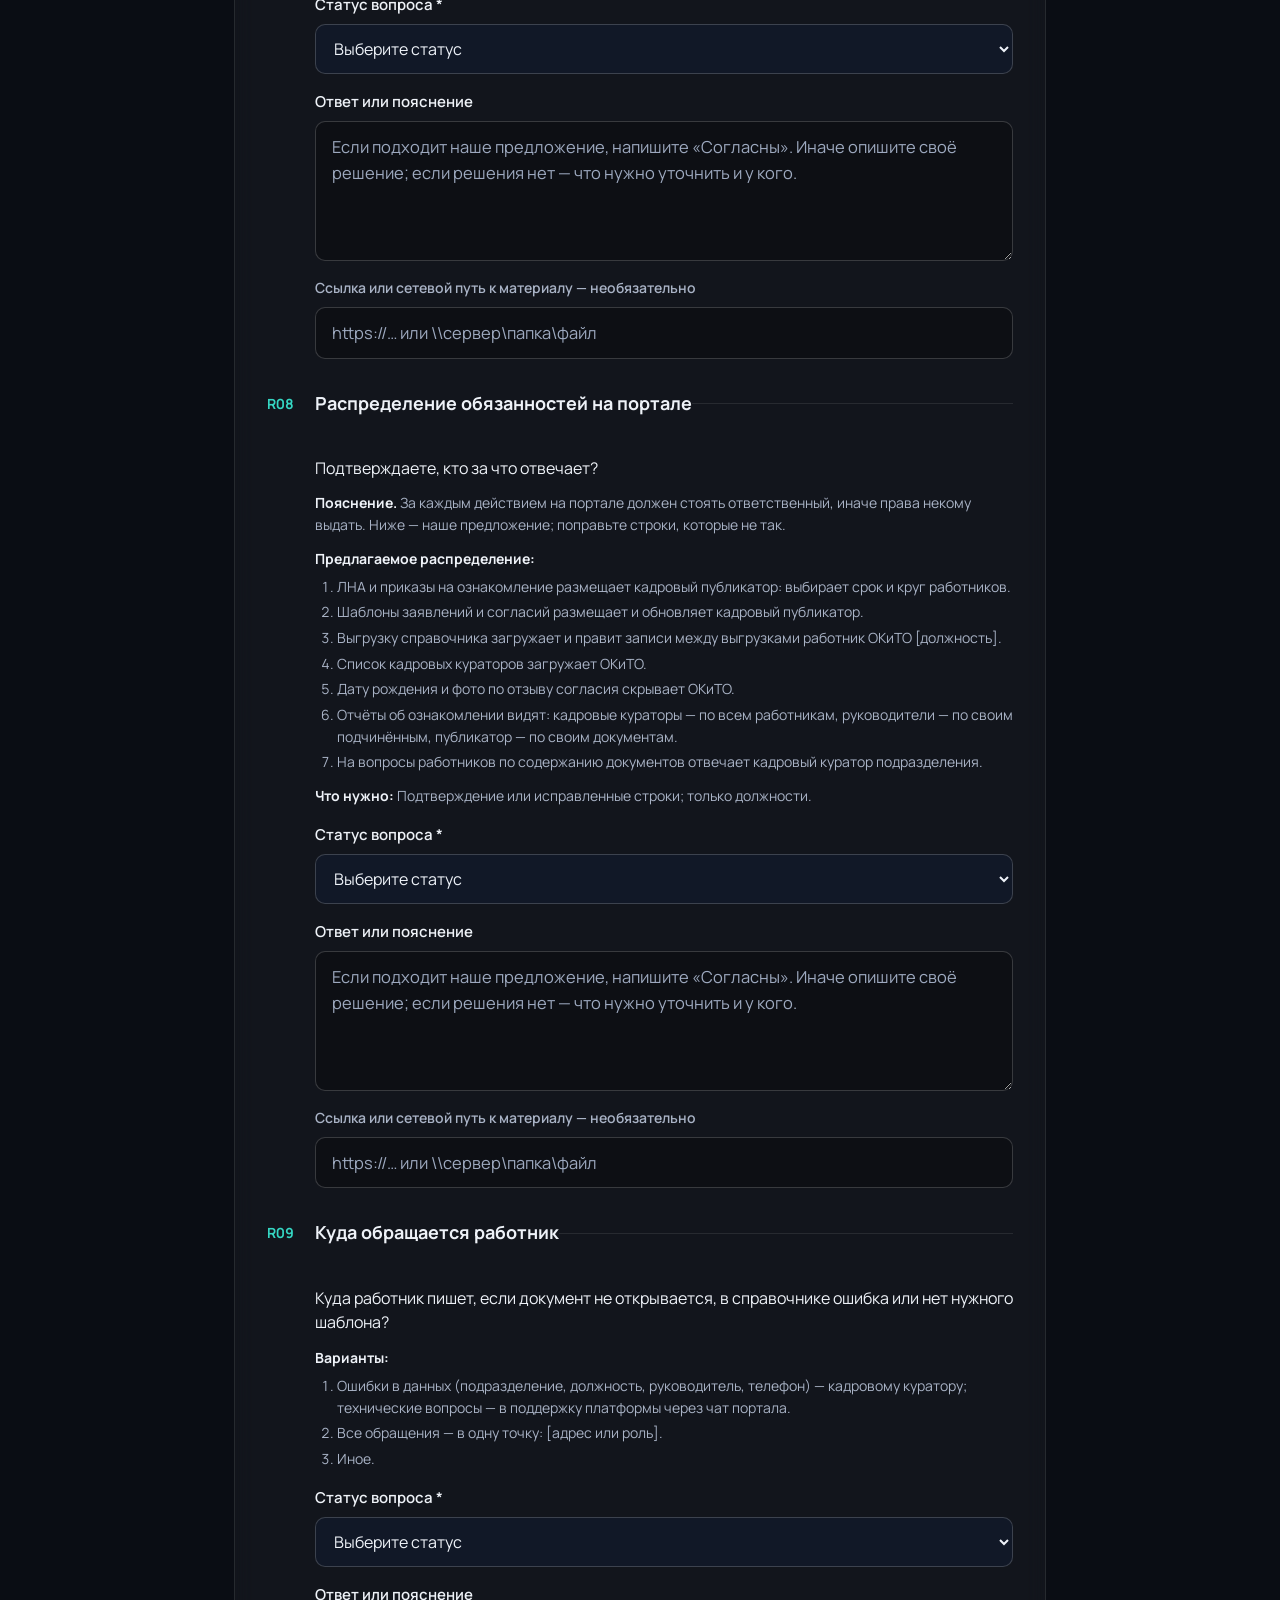
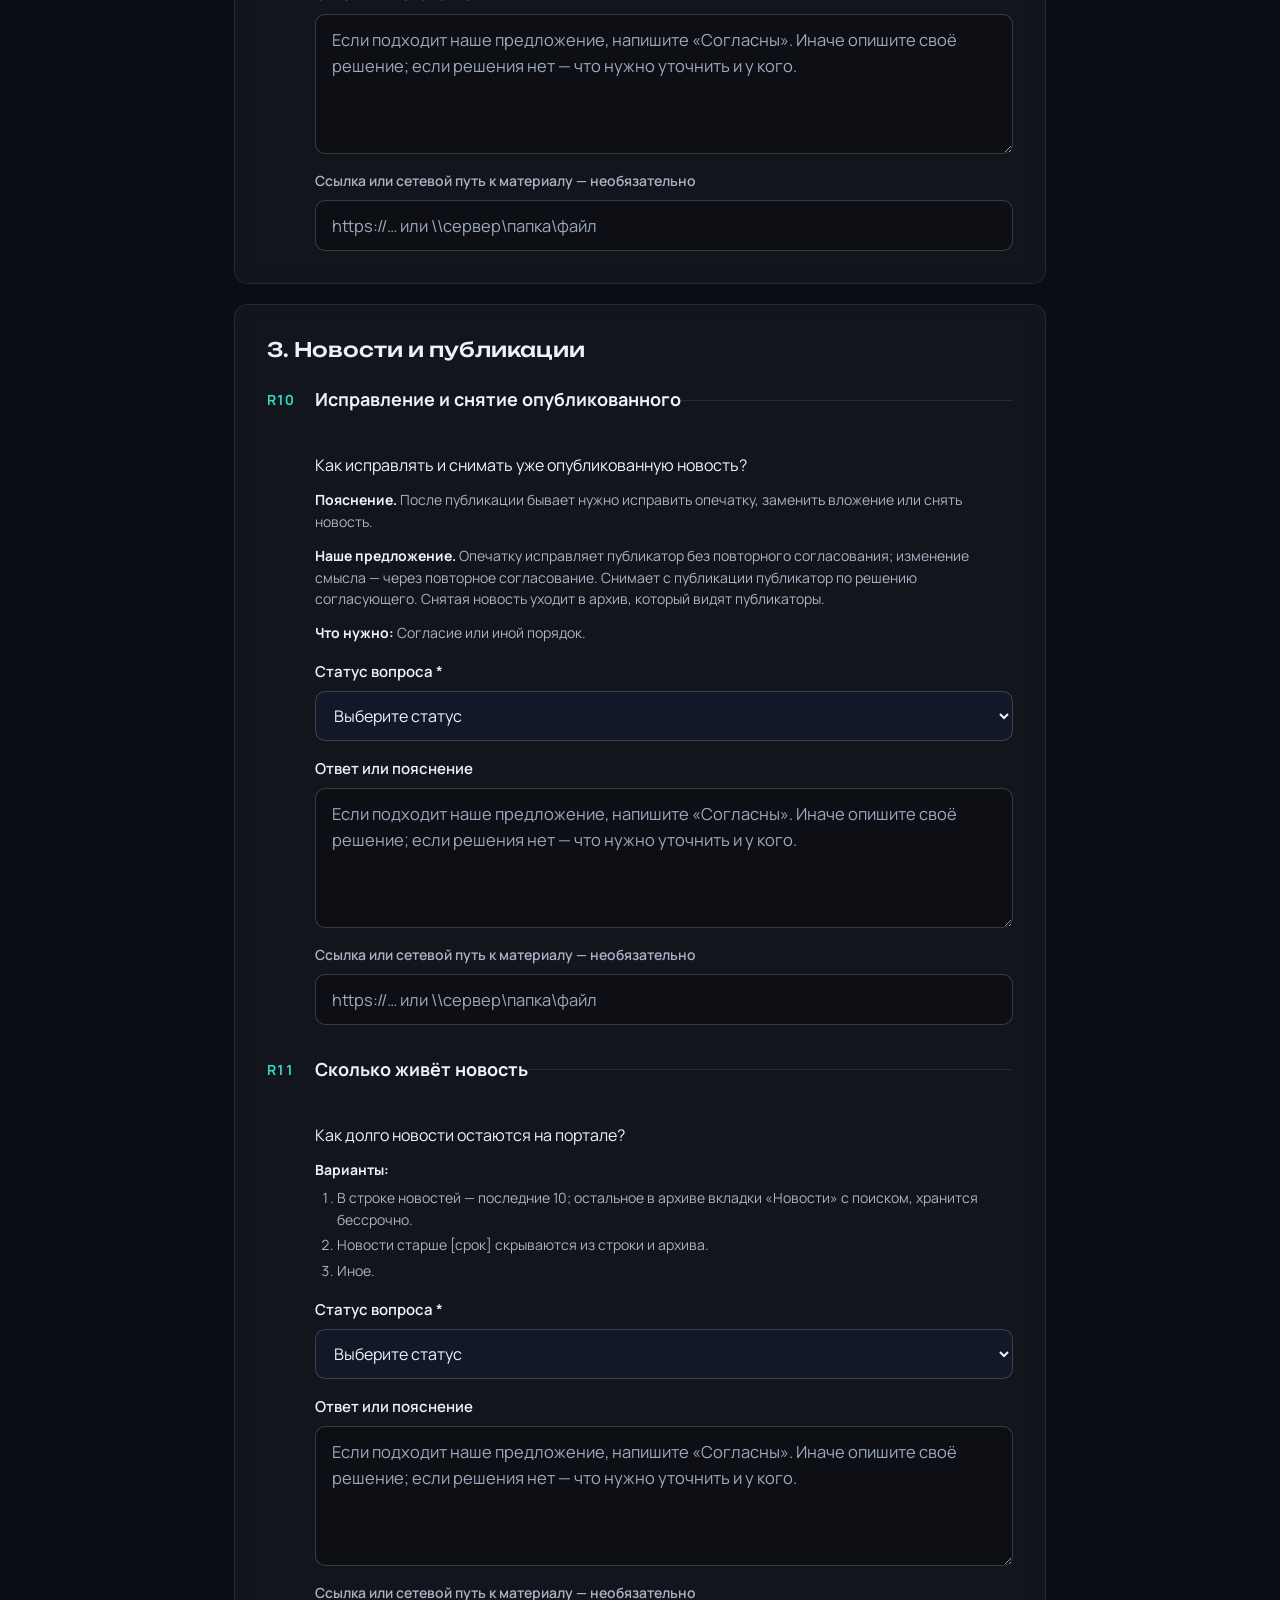
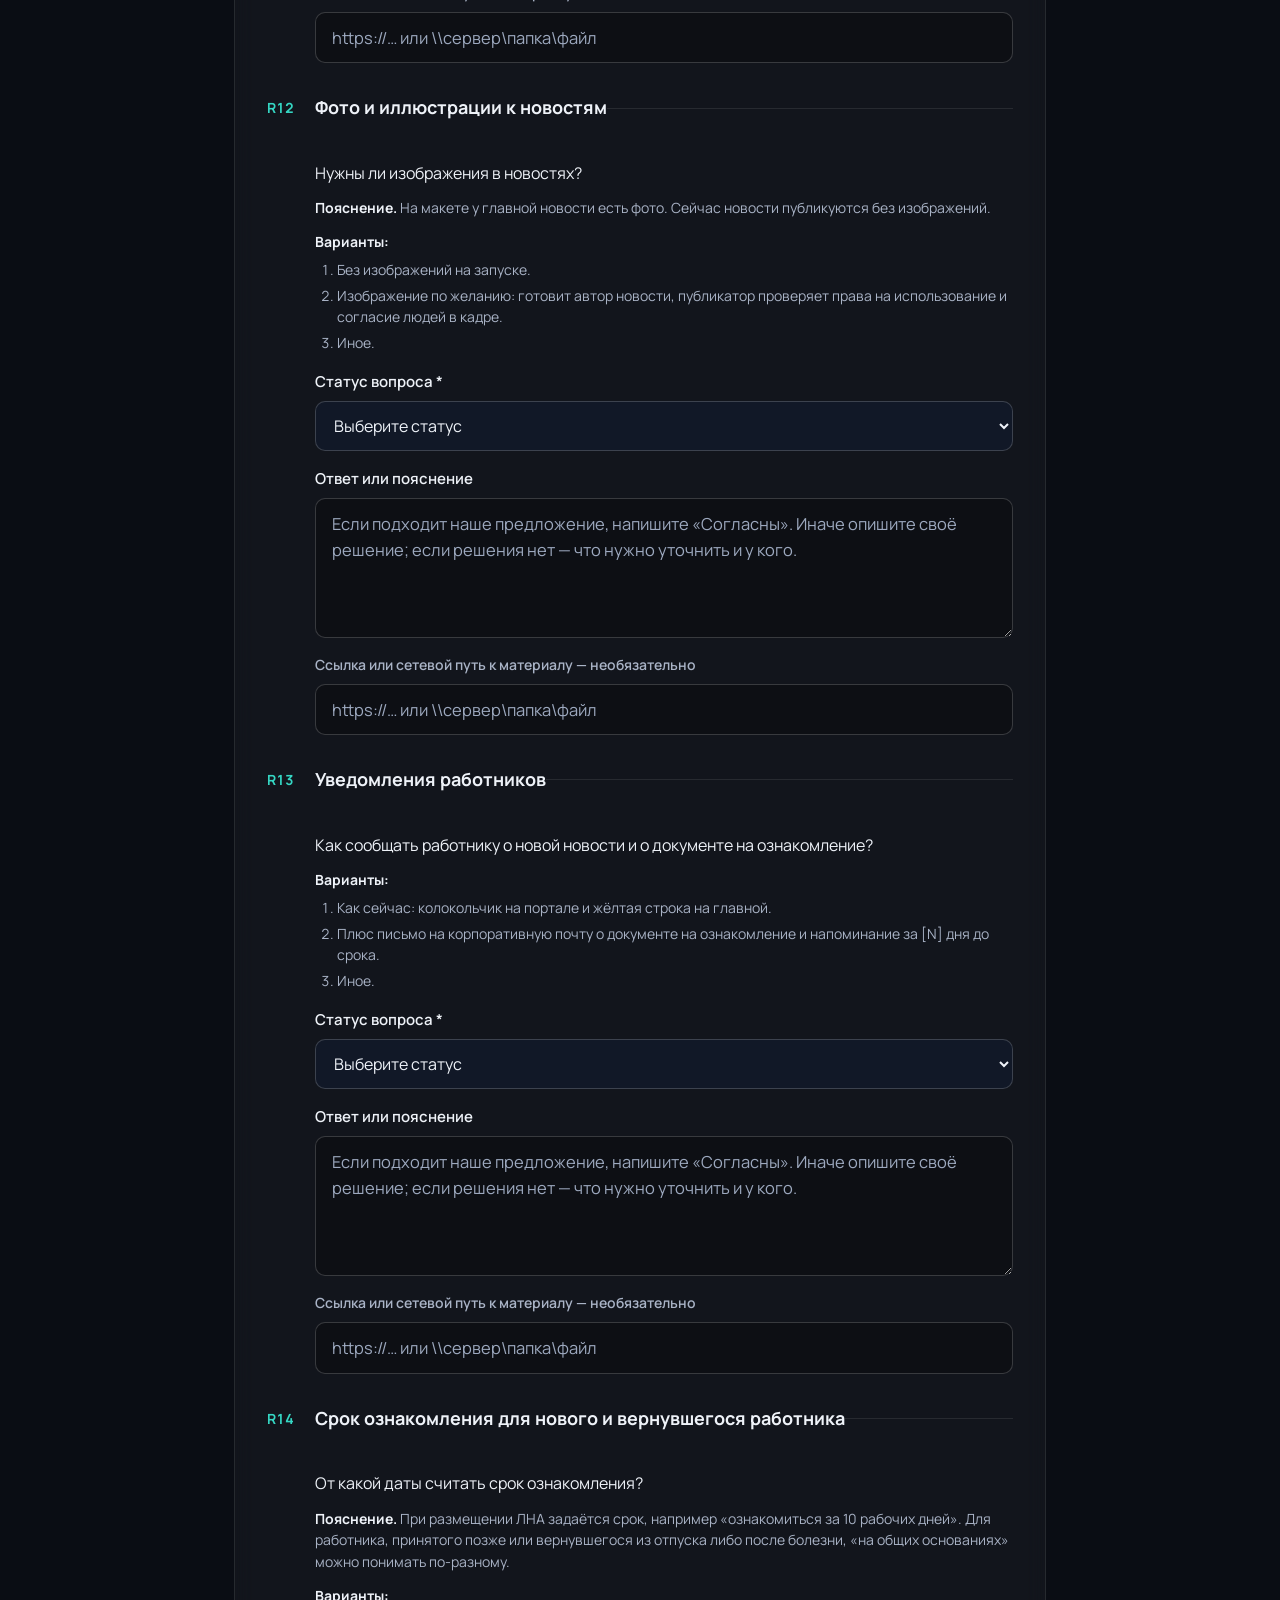
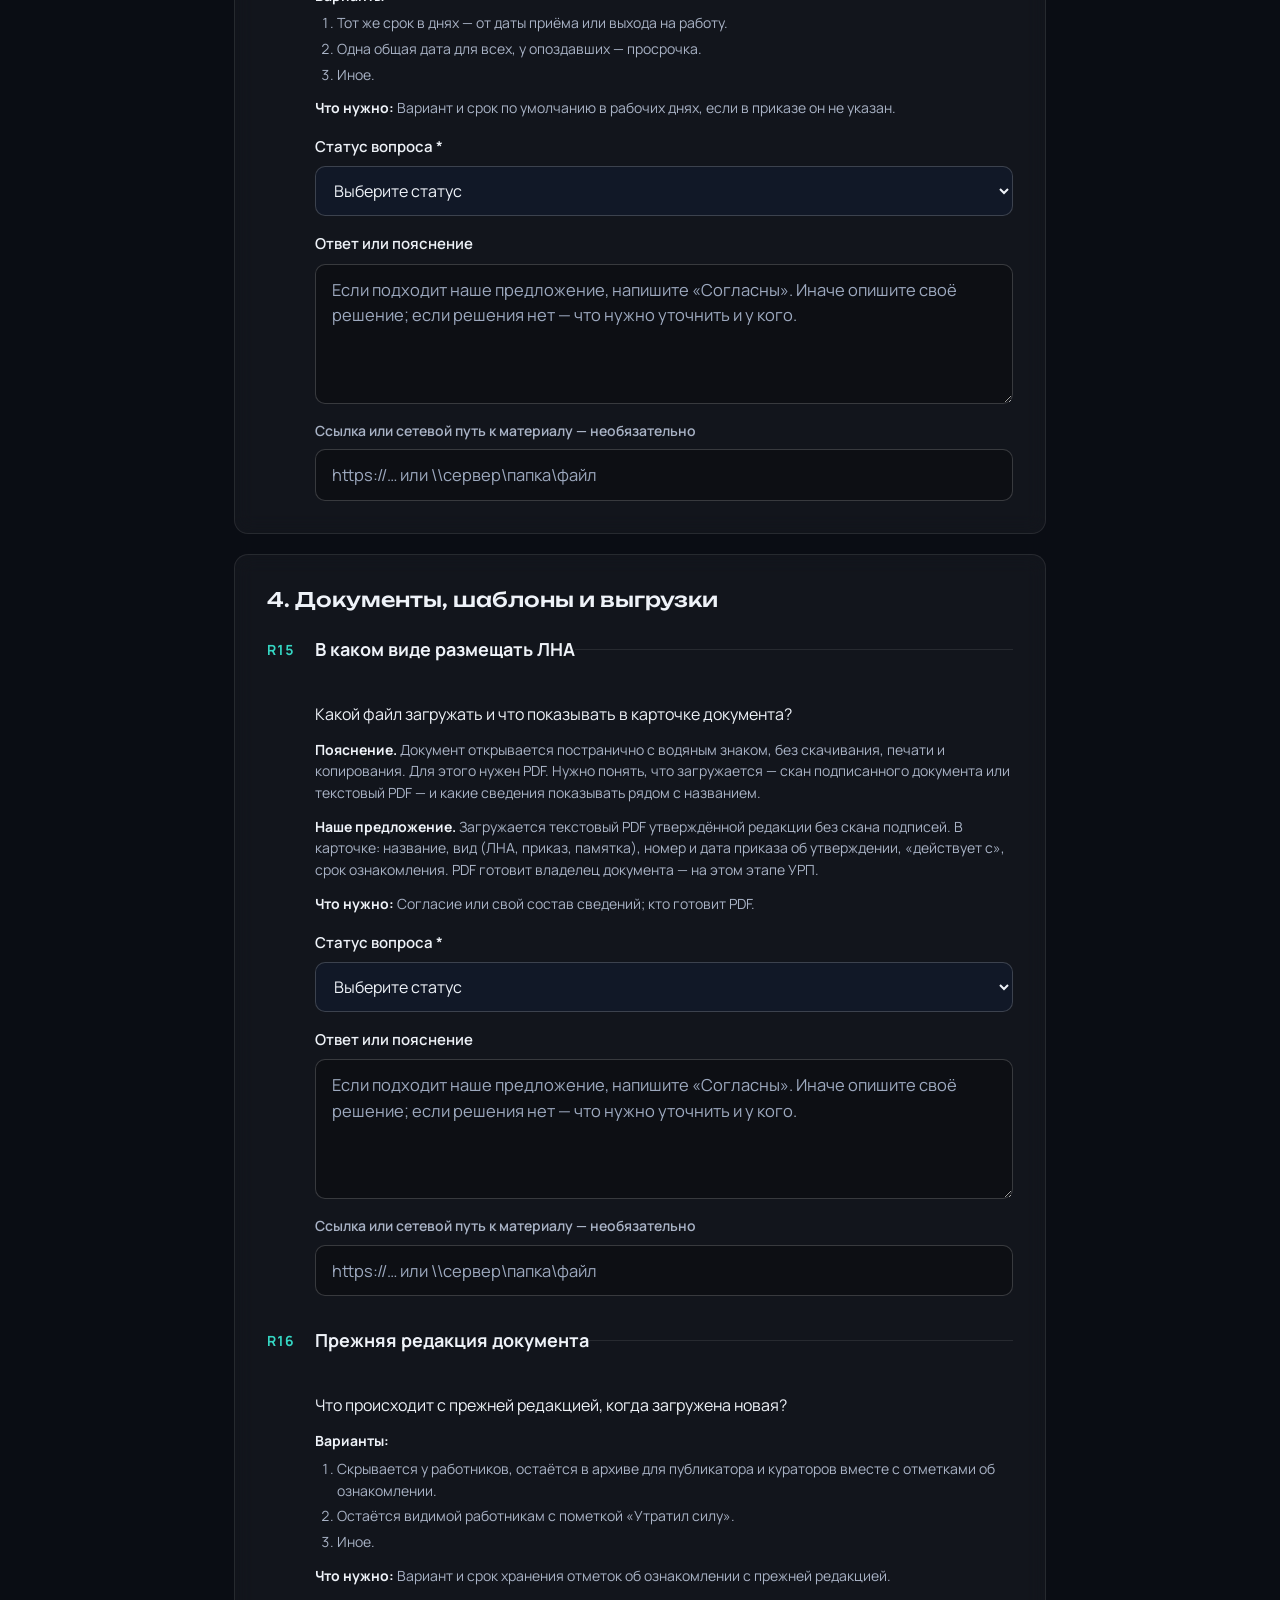
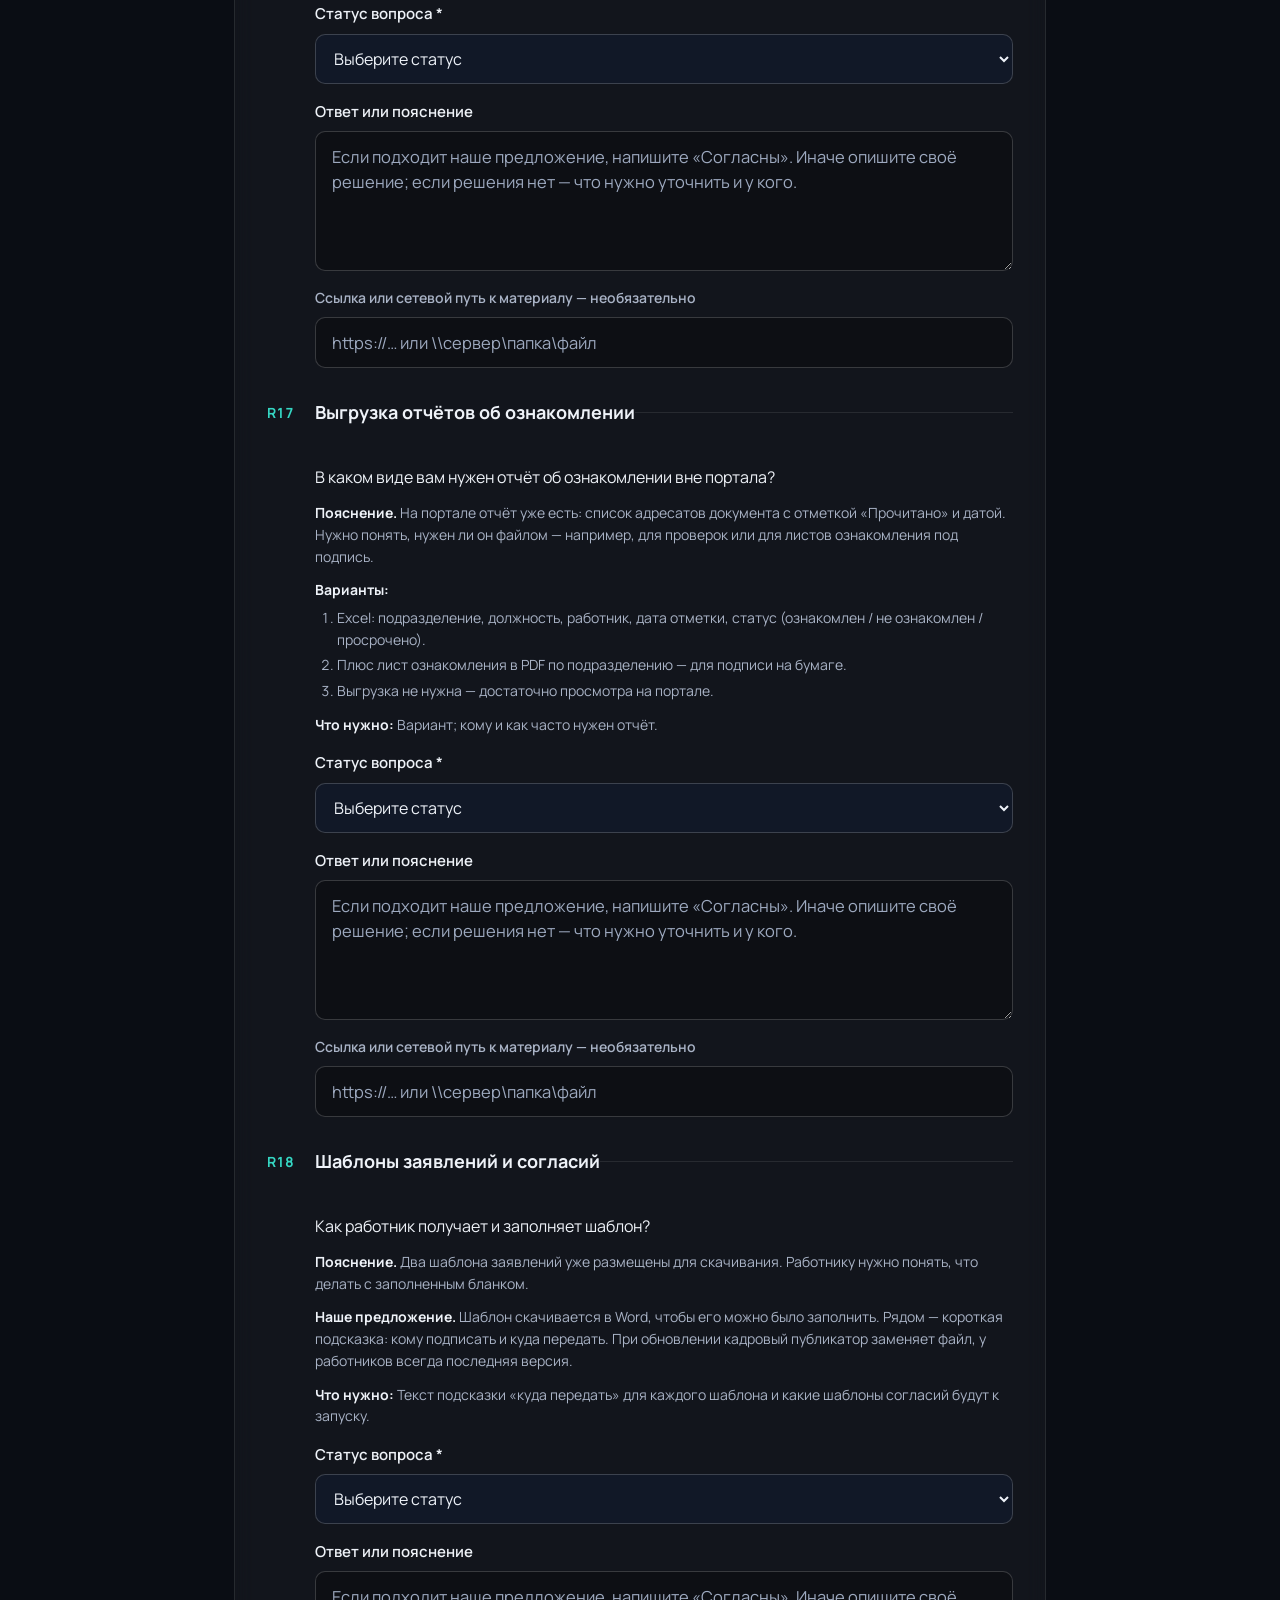
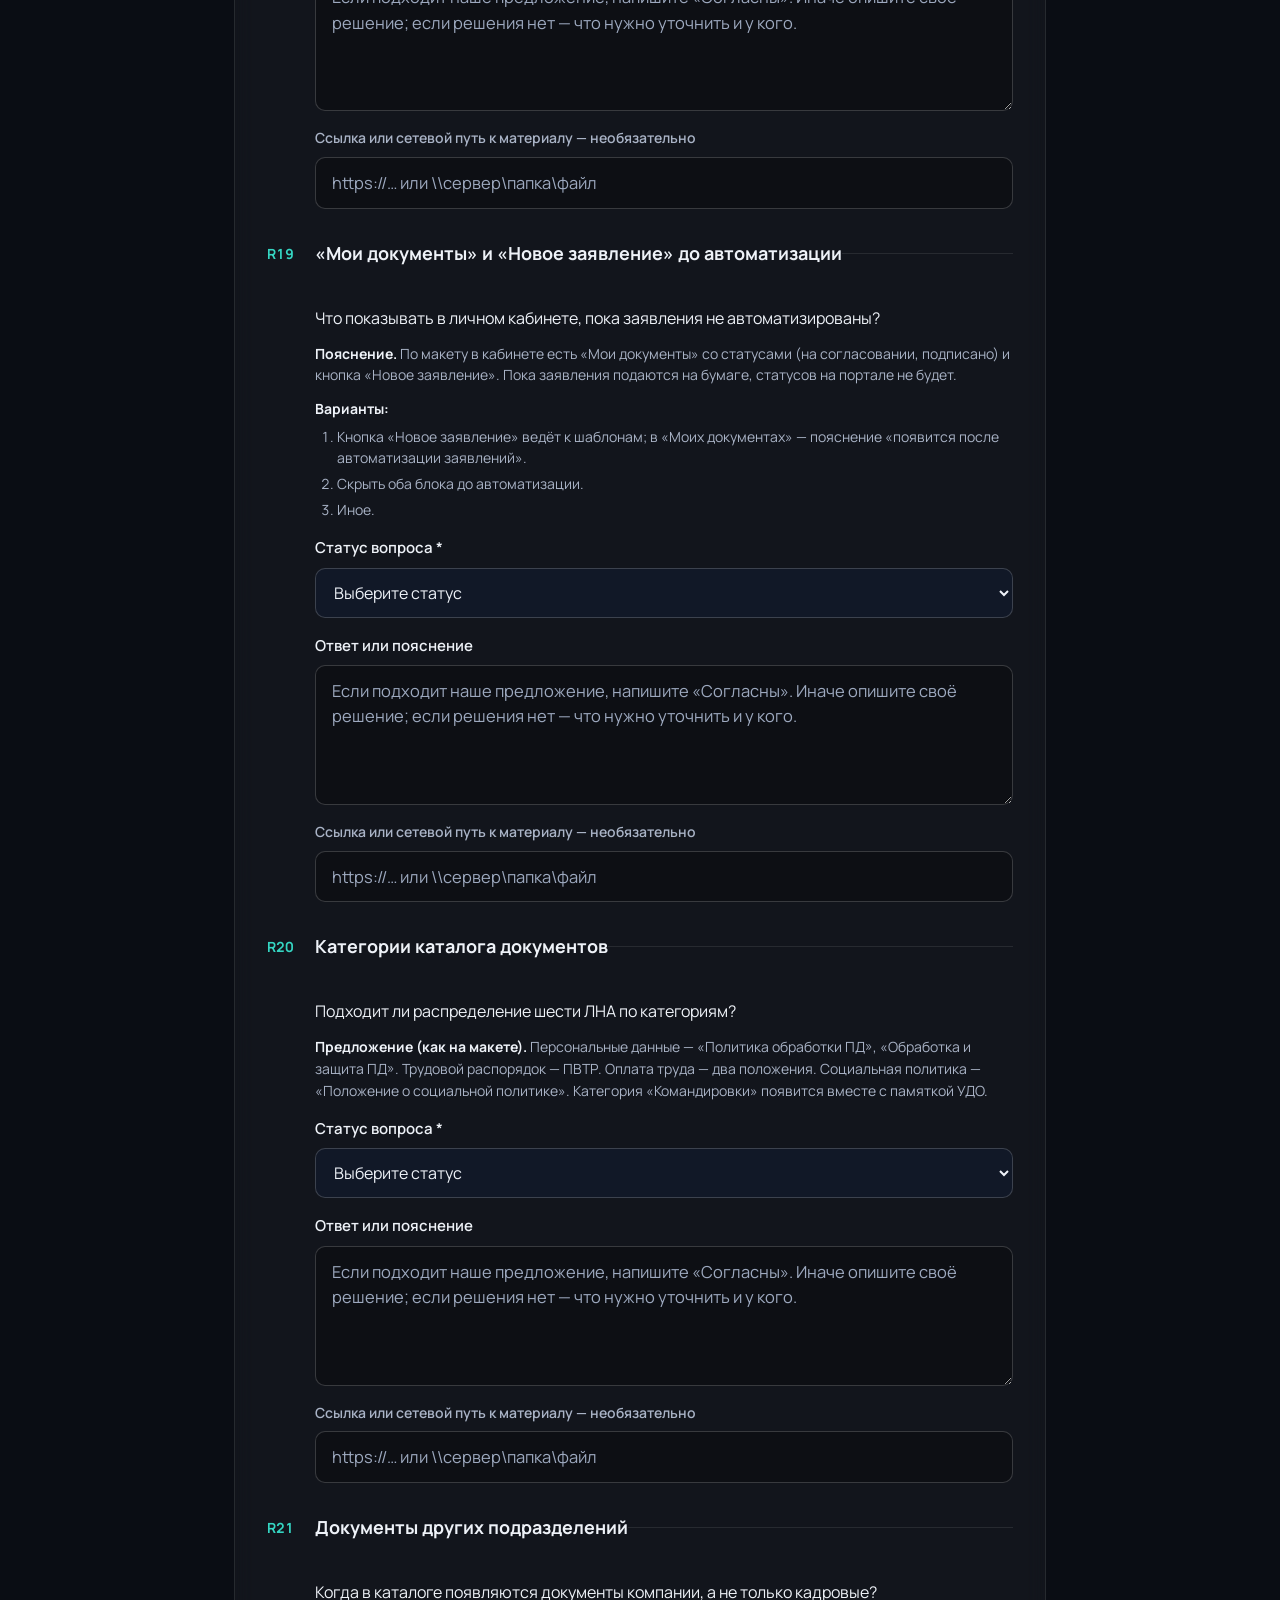
==== commit 1c3e423d: "Опрос УРП, круг 2: R36 после макетов графика и раздел «Заявления и график» (R37–R41) Вопросы по маке" ====
--- a/index.html
+++ b/index.html
@@ -11,11 +11,11 @@
   <link rel="preconnect" href="https://fonts.googleapis.com">
   <link rel="preconnect" href="https://fonts.gstatic.com" crossorigin>
   <link href="https://fonts.googleapis.com/css2?family=Manrope:wght@400;500;600;700&family=Unbounded:wght@500;700&display=swap" rel="stylesheet">
-  <link rel="stylesheet" href="styles.css?v=2026-11-06.1">
-  <script defer src="config.js?v=2026-11-06.1"></script>
-  <script defer src="questions.js?v=2026-11-06.1"></script>
-  <script defer src="core.js?v=2026-11-06.1"></script>
-  <script defer src="app.js?v=2026-11-06.1"></script>
+  <link rel="stylesheet" href="styles.css?v=2026-11-06.2">
+  <script defer src="config.js?v=2026-11-06.2"></script>
+  <script defer src="questions.js?v=2026-11-06.2"></script>
+  <script defer src="core.js?v=2026-11-06.2"></script>
+  <script defer src="app.js?v=2026-11-06.2"></script>
 </head>
 <body>
   <div class="bg" aria-hidden="true"></div>
@@ -25,7 +25,7 @@
       <p class="hero-kicker">Управление персоналом · второй круг</p>
       <h1 class="title">Кадровый портал.<br>Договоримся о деталях</h1>
       <div class="sub intro" id="intro"></div>
-      <div class="hero-meta"><span>36 вопросов</span><span>8 разделов</span><span>Можно заполнить частями</span></div>
+      <div class="hero-meta"><span>41 вопрос</span><span>9 разделов</span><span>Можно заполнить частями</span></div>
     </header>
     <noscript><p class="notice">Для заполнения и сохранения ответов включите JavaScript в браузере.</p></noscript>
     <details class="accepted card">
@@ -39,8 +39,8 @@
       <p class="small">ЛНА — локальные нормативные акты, ПД — персональные данные. Указывайте правила, должности и ссылки. ФИО и другие персональные данные в ответах не указывайте. Не прикладывайте сканы заявлений и другие персональные документы. Ответы получит организатор в отдельной Google-таблице; на этой странице они не публикуются.</p>
     </section>
     <div class="progress-card">
-      <div class="progress-label"><span class="counter" id="counter">Отмечено 0 из 36</span><span id="draft-state" class="small" role="status">Черновик сохраняется в этом браузере</span></div>
-      <progress id="progress" max="36" value="0" aria-label="Заполненные вопросы"></progress>
+      <div class="progress-label"><span class="counter" id="counter">Отмечено 0 из 41</span><span id="draft-state" class="small" role="status">Черновик сохраняется в этом браузере</span></div>
+      <progress id="progress" max="41" value="0" aria-label="Заполненные вопросы"></progress>
       <nav id="section-nav" aria-label="Разделы опроса"></nav>
     </div>
     <form id="survey" class="form" novalidate>
